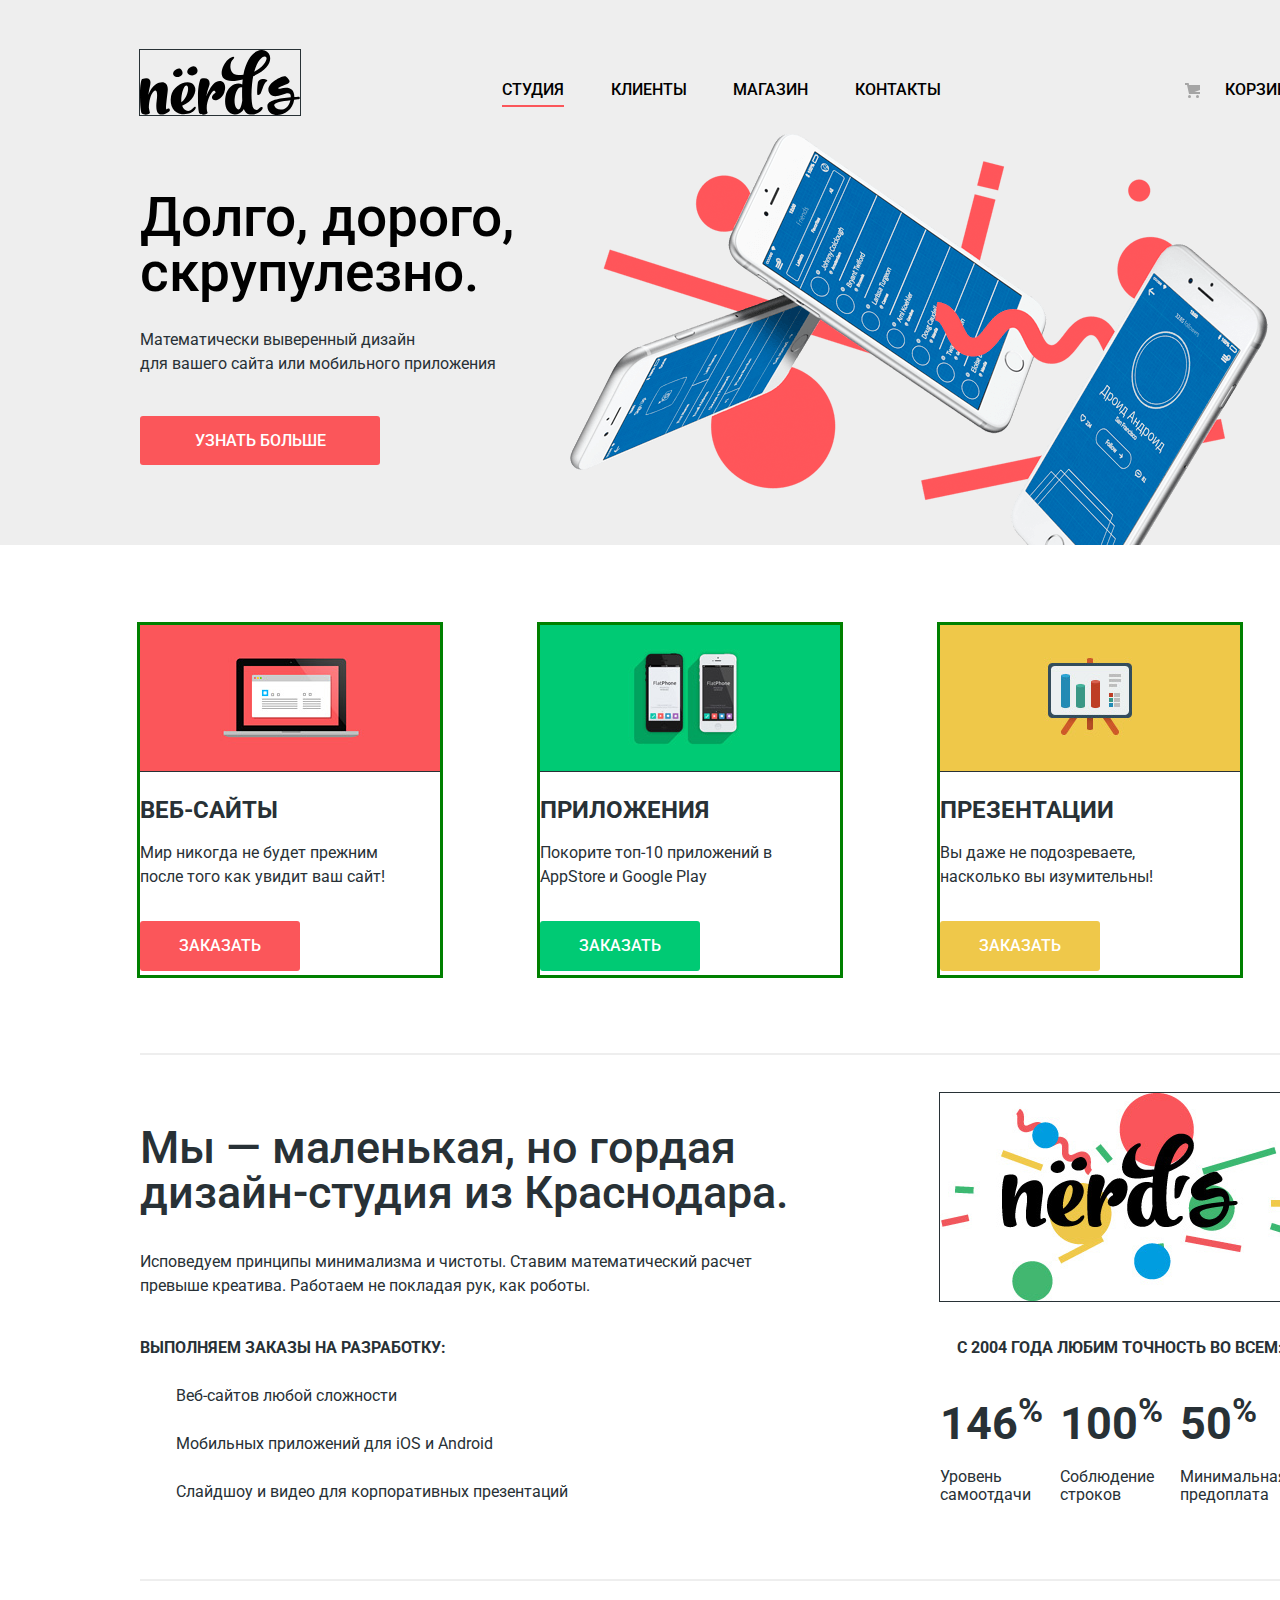
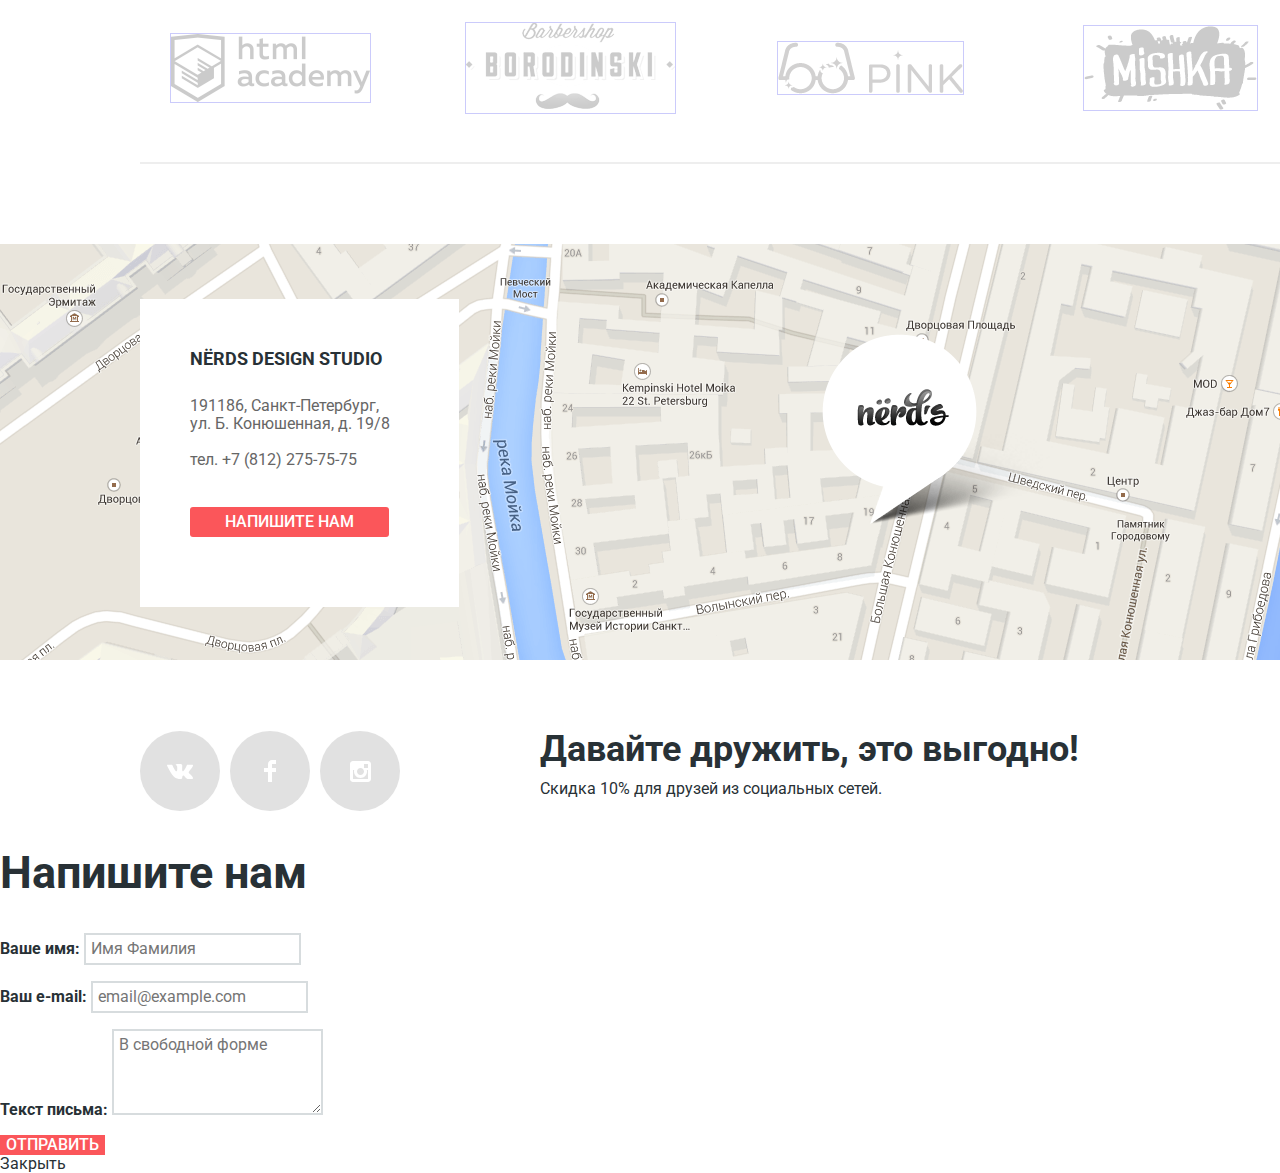
==== index.html @ f123c61e "промежуточный результат" ====
<!DOCTYPE html>
<html lang="ru">
  <head>
    <meta charset="utf-8">
    <title>HTML Academy: Нёрдс</title>
    <link href="https://fonts.googleapis.com/css?family=Roboto:400,500,700&amp;subset=cyrillic" rel="stylesheet">
    <link href="css/normalize.css" rel="stylesheet">
    <link href='css/style.css' rel='stylesheet'>
  </head>
  <body>
  <header class="main-header">
    <div class="container">
      <nav class="main-navigation">
        <a class="main-header-logo">
          <img src="img/nerds-logo.svg" alt="Логотип Нёрдс">
        </a>
        <ul class="site-navigation">
          <li class="site-navigation-active"><a href="#">Студия</a></li>
          <li><a href="#">Клиенты</a></li>
          <li><a href="catalog.html">Магазин</a></li>
          <li><a href="#">Контакты</a></li>
        </ul>
        <ul class="user-navigation">
          <li class="basket-link"><a href="#">Корзина</a></li>
        </ul>
      </nav>
      <h1 class="visually-hidden">Студия Дизайна Hёрдс</h1>
      <section class="advantages">
        <h2 class="visually-hidden">Преимущества</h2>
        <div class="advantage-item advantage-slide-1">
            <h3>Долго, дорого, <br>
                скрупулезно.</h3>
            <p>Математически выверенный дизайн<br>
                для вашего сайта или мобильного приложения</p>
            <a class="button advantage-button" href="#">узнать больше</a>
        </div>
        <div class="advantage-item advantage-slide-2 visually-hidden">
            <h3>Любим математику как никто другой</h3>
            <p>математически выверенный дизайн для вашего сайта или мобильного приложения</p>
            <a class="button advantage-button" href="#">узнать больше</a>
        </div>
        <div class="advantage-item advantage-slide-3 visually-hidden">
            <h3>Только ночь, только хардкор</h3>
            <p>Работать днем, как все? Мы против этого. Ближе к полуночи работа только начинается.</p>
            <a class="button advantage-button" href="#">узнать больше</a>
        </div>
      </section>
    </div>
  </header>
  <main class="container">
    <section class="services">
      <h2 class="visually-hidden">Услуги</h2>
      <ul class="services-list">
        <li class="service-item">
          <img src="img/illustration-1.jpg">
          <h3>Веб-сайты</h3>
          <p>Мир никогда не будет прежним<br>
            после того как увидит ваш сайт!</p>
          <a class="button service-button service-site-button" href="#">Заказать</a>
        </li>
        <li class="service-item">
          <img src="img/illustration-2.jpg">
          <h3>Приложения</h3>
          <p>Покорите топ-10 приложений в AppStore и Google Play</p>
          <a class="button service-button service-application-button" href="#">Заказать</a>
        </li>
        <li class="service-item">
          <img src="img/illustration-3.jpg">
          <h3>Презентации</h3>
          <p>Вы даже не подозреваете, <br> насколько вы изумительны!</p>
          <a class="button service-button service-presentation-button" href="#">Заказать</a>
        </li>
      </ul>
    </section>
    <section class="studio">
      <div class="studio-work">
        <h2>Мы — маленькая, но гордая дизайн-студия из Краснодара.</h2>
        <p>
          Исповедуем принципы минимализма и чистоты. Ставим математический расчет превыше креатива. Работаем не покладая рук, как роботы.
        </p>
        <h3>Выполняем заказы на разработку:</h3>
        <ul>
          <li>
            Веб-сайтов любой сложности
          </li>
          <li>
            Мобильных приложений для iOS и Android
          </li>
          <li>
            Слайдшоу и видео для корпоративных презентаций
          </li>
        </ul>
      </div>
      <div class="studio-figures">
        <img src="img/nerds-illustration.jpg" alt="Числа">
        <h3>с 2004 года Любим точность во всем:</h3>
        <ul class="figures-list">
          <li class="figures-item">
            <p class="figures-percent">146<sup>%</sup></p>
            <p class="figures-text">Уровень самоотдачи</p>
          </li>
          <li class="figures-item">
            <p class="figures-percent">100<sup>%</sup></p>
            <p class="figures-text">Соблюдение строков</p>
          </li>
          <li class="figures-item">
            <p class="figures-percent">50<sup>%</sup></p>
            <p class="figures-text">Минимальная предоплата</p>
          </li>
        </ul>
      </div>
    </section>
    <section class="clients">
      <h2 class="visually-hidden">Наши клиенты</h2>
      <ul class="clients-list">
        <li class="clients-item"><a href="#"><img src="img/logo-1.png" alt="HTML Academy"></a></li>
        <li class="clients-item"><a href="#"><img src="img/logo-2.png" alt="Borodinski"></a></li>
        <li class="clients-item"><a href="#"><img src="img/logo-3.png" alt="Pink"></a></li>
        <li class="clients-item"><a href="#"><img src="img/logo-4.png" alt="Mishka"></a></li>
      </ul>
    </section>
  </main>
  <footer class="main-footer ">
    <div class="container">
    <section class="footer-contacts">
      <h2 class="visually-hidden">Контакты</h2>
      <div class="footer-contacts-info">
        <h2>Nёrds design studio</h2>
        <p>
          191186, Санкт-Петербург,<br>
          ул. Б. Конюшенная, д. 19/8
        </p>
        <p>
          тел. +7 (812) 275-75-75
        </p>
        <a class="button footer-contacts-button" href="#">Напишите нам</a>
      </div>
    </section>
    <div class="footer-social">
      <div class="footer-networks">
          <a class="social-button button-vk" href="#"></a>
          <a class="social-button button-facebook" href="#"></a>
          <a class="social-button button-instagram" href="#"></a>
      </div>
      <div class="footer-discount">
        <p class="footer-friends">Давайте дружить, это выгодно!</p>
        <p class="footer-discount">Cкидка 10% для друзей из социальных сетей.</p>
      </div>
    </div>
    </div>
  </footer>
  <section class="modal modal-write-us">
    <h2>Напишите нам</h2>
    <form class="write-us-form" action="https://echo.htmlacademy.ru" method="post">
      <p>
        <label for="question-user-name">Ваше имя:</label>
        <input type="text" id="question-user-name" name="userName" placeholder="Имя Фамилия">
      </p>
      <p>
        <label for="question-user-email">Ваш e-mail:</label>
        <input type="email"  id="question-user-email" name="userEmail" placeholder="email@example.com">
      </p>
      <p>
        <label for="question-text">Текст письма:</label>
        <textarea id="question-text" name="text" rows="4" placeholder="В свободной форме"></textarea>
      </p>
      <button class="button write-us-button" type="submit">Отправить</button>
    </form>
    <span class="modal-close" tabindex="0">Закрыть</span>
  </section>
  </body>
</html>
---- css/style.css ----
html {     -webkit-font-smoothing: antialiased; }

body {
  width: 1440px;
  height: 2476px;

  margin: 0;
  padding: 0;

  font-family: 'Roboto', Arial, sans-serif;
  font-weight: normal;
  font-size: 16px;
  line-height: 24px;
  color: #283136;
}

a {
  text-decoration: none;
}


img {
  max-width: 100%;
  height: auto;
  outline: 1px solid;
}

.visually-hidden:not(:focus):not(:active),
input[type="checkbox"].visually-hidden,
input[type="radio"].visually-hidden {
  position: absolute;

  width: 1px;
  height: 1px;
  margin: -1px;
  border: 0;
  padding: 0;

  white-space: nowrap;

  clip-path: inset(100%);
  clip: rect(0 0 0 0);
  overflow: hidden;
}

/***** Button *********/

.button {
  display: inline-block;
  font-size: 16px;
  line-height: 18px;
  font-weight: 500;
  text-align: center;
  vertical-align: middle;
  text-transform: uppercase;

  border: none;
}

/****** container **********/

.container {
  width: 1160px;
  margin: 0 auto;
  padding: 0 20px;
  *outline: 1px solid red;
}

/**** main-header *********/

.main-header {
  padding-top: 50px;
  margin-bottom: 80px;
  background-color: #eeeeee;

  min-height: 490px;
}

.main-navigation {
  display: flex;
  justify-content: space-between;

  margin-bottom: 11px;

  line-height: 30px;
  text-transform: uppercase;
  font-weight: 500;

  min-height: 65px;
  /* Временно*/
  *outline: 1px solid red;
}

.site-navigation,
.user-navigation {
  display: flex;
  justify-content: space-between;

  list-style: none;
  margin-top: 25px;
  padding: 0;
  min-height: 30px;
}

.site-navigation {
  width: 439px;

  /* Временно*/
  *outline: 1px solid red;
}

.user-navigation {
  position: relative;

  margin-left: auto;
  /* Временно*/
  *outline: 1px solid red;
  width: 115px;
}

.user-navigation .basket-link {
  position: relative;
  padding-left: 40px;
}

.basket-link::before {
  content:"";
  position: absolute;
  width: 15px;
  height: 15px;
  top: 8px;
  left: 0;
  opacity: 0.3;
  background: url("../img/cart-icon.svg") no-repeat 0 0 transparent;
}

.main-header-logo {
  width: 160px;
  height: 65px;

  margin-right: 202px;

  /* Временно*/
  *outline: 1px solid red;
}

.main-header-logo:active,
.main-header-logo:link
{
  opacity: 0.3;
}

.main-header-logo:hover,
.main-header-logo:focus
{
  opacity: 0.8;
}

.site-navigation a:link,
.site-navigation a:visited,
.user-navigation a:link,
.user-navigation a:visited
{
  color: #000000;
}

.site-navigation a:hover,
.site-navigation a:focus,
.user-navigation a:hover,
.user-navigation a:focus {
  color: #fb565a;
}

.site-navigation a:active,
.site-navigation a:active,
.user-navigation a:active,
.user-navigation a:active
{
  color: #000000;
  opacity: 0.3;
}

.site-navigation-active {
  color: #000000;
  border-bottom: 2px solid #fb565a;
}

/********* Index / Advantages *******/
/*.advantages {
  min-height: 415px;
}*/

.advantage-item {
  min-height: 410px;

  padding-top: 1px;

  background: url("../img/slide1.png") 430px 50% no-repeat;
}

.advantage-item h3
{
  font-size: 55px;
  line-height: 55px;
  font-weight: 500;
  color: #000000;

  margin-bottom: 28px;
}

.advantage-item p {
  margin-bottom: 40px;
}

.advantage-button
{
  display: block;
  padding: 10px 10px;
  width: 220px;
  height: 29px;
  font-weight: 500;
  font-size: 16px;
  line-height: 30px;

  color: #ffffff;

  background-color: #fb565a;
  border-radius: 3px;
}

.advantage-button:hover,
.advantage-button:focus
{
  background-color: #e74246;
}

.advantage-button:active
{
  color: rgba(255, 255, 255, 0.3);
  background-color: #d7373b;
}

/************* Services ******************/

.services {
  padding-right: 60px;
  margin-bottom: 78px;
  min-height: 348px;
  /*Временно */
  *outline: 1px solid red;
}

.services-list
{
  display: flex;
  justify-content: space-between;
  min-height: 350px;

  list-style: none;
  padding:0;
  margin:0;

  /*Временно */
  *outline: 1px solid red;
}

.service-item {
  width: 300px;
  min-height: 348px;
  position: relative;
  outline: 3px solid green;
}

.service-item h3 {
  font-size: 24px;
  line-height: 20px;
  font-weight: bold;
  text-transform: uppercase;
  margin-bottom: 21px;
  margin-top: 29px;
}

.service-item p {
  margin: 0 0 32px 0;
}

.service-item img {
  display: block;
}

.service-button
{
  width: 140px;
  padding: 10px 10px;

  line-height: 30px;
  text-align: center;
  font-weight: 500;
  color: #ffffff;

  border-radius: 3px;
}

.service-button:active
{
  color: rgba(255, 255, 255, 0.3);
}

.service-site-button
{
  background-color: #fb565a;
}

.service-site-button:hover,
.service-site-button:focus
{
  background-color: #e74246;
}

.service-site-button:active
{
  background-color: #d7373b;
}

.service-application-button
{
  background-color: #00ca74;
}

.service-application-button:hover,
.service-application-button:focus
{
  background-color: #00bc6c;
}

.service-application-button:active
{
  background-color: #00aa62;
}

.service-presentation-button
{
  background-color: #efc84a;
}

.service-presentation-button:hover,
.service-presentation-button:focus
{
  background-color: #eab534;
}

.service-presentation-button:active
{
  background-color: #e5a722;
}

/********** studio  ********/

.studio {
  display: flex;
  justify-content: space-between;

  min-height: 524px;
  border-top: 2px solid #eeeeee;
  border-bottom: 2px solid #eeeeee;
}

.studio ul
{
  list-style: none;
  margin: 0;
  padding: 0;
}

.studio-work h2
{
  font-size: 45px;
  font-weight: 500;
  line-height: 45px;
  margin-bottom: 35px;
}

.studio-work h3,
.studio-figures h3
{
  font-size: 16px;
  line-height: 24px;
  font-weight: bold;
  text-transform: uppercase;
  margin-top: 38px;
  margin-bottom: 24px;
}

.studio-work, .studio-figures
{
  box-sizing: border-box;
}

.studio .figures-percent
{
  font-size: 45px;
  line-height: 10px;
  font-weight: bold;
}

.studio .figures-text
{
  font-size: 16px;
  line-height: 18px;
}

.studio-work {
  width: 655px;
  padding-top: 33px;
}

.studio-work li {
  margin-bottom: 24px;
  margin-left: 36px;
}

.studio-figures {
  width: 360px;
  padding-top: 38px;
  text-align: center;
  *outline: 2px solid red;
}

.studio-figures img {
  margin-bottom: -10px;
}

ul.figures-list {
  display: flex;
  margin-top: -10px;
  justify-content: space-between;
}

.figures-item{
  width: 120px;
  text-align: left;
}

.figures-item .figures-text{
  margin-top: -6px;
}

/***** clients ******/

.clients {
  margin-bottom: 80px;
}

.clients-list
{
  display: flex;
  justify-content: space-between;
  align-items: center;

  min-height: 183px;

  box-sizing: border-box;

  margin:0;
  padding:0;
  border-bottom: 2px solid #eeeeee;

  list-style: none;
}

.clients-item
{
  width: 260px;
  box-sizing: border-box;

  opacity: 0.2;
  text-align: center;

  *outline: 1px solid red;
}

.clients-item a {
  display: block;
  vertical-align: center;
;}

.clients-item:hover,
.clients-item:focus
{
  opacity: 1;
}

.clients-item:active
{
  opacity: 0.1;
}

/*********** main-footer *********/

.main-footer {
  background: url("../img/map-marker.png") 822px 90px no-repeat,
              url("../img/map.png") no-repeat;
}

.footer-contacts {
  position: relative;
  min-height: 416px;
  margin-bottom: 71px;

  *outline: 2px solid red;
}

.footer-contacts-info {
  position: absolute;
  top: 55px;

  width: 319px;
  height: 308px;
  box-sizing: border-box;

  background-color: #ffffff;

  padding-top: 45px;
  padding-left: 50px;

  *outline: 2px solid red;
}

.footer-contacts-info h2
{
  font-weight: bold;
  font-size: 18px;
  line-height: 30px;
  text-transform: uppercase;

  margin: 0 0 23px 0;
}

.footer-contacts-info p
{
  line-height: 18px;
  color: #666666;
  margin-bottom: 18px;
}

.footer-contacts-button
{
  display: block;
  line-height: 30px;
  width: 199px;
  margin-top: 38px;
  color: #ffffff;
  background-color: #fb565a;
  border-radius: 3px;
}

.footer-contacts-button:hover,
.footer-contacts-button:focus
{
  background-color: #e74246;
}

.footer-contacts-button:active
{
  color: rgba(255, 255, 255, 0.3);
  background-color: #d7373b;
}

.footer-social {
  display: flex;
  min-height: 82px;
}

ul.footer-networks{
  list-style: none;
  margin: 0;
  padding: 0;
}

.footer-networks {
  display: flex;
  justify-content: space-between;
  width: 260px;
  min-height: 82px;
  margin-right: 140px;
}

.footer-discount {
  width: 560px;
  height: 82px;
}

.social-button {
  display: block;
  width: 80px;
  height: 80px;
  border-radius: 40px;

  color: #ffffff;
}

.button-facebook {
  background: url("../img/fb-icon.svg")  #e1e1e1 center center no-repeat;
}

.button-vk {
  background: url("../img/vk-icon.svg")  #e1e1e1 center center no-repeat;
}

.button-instagram {
  background: url("../img/insta-icon.svg")  #e1e1e1 center center no-repeat;
}

.social-button:hover,
.social-button:focus
{
  background-color: #e74246;
}

.social-button:active
{
  background-color: #d7373b;
}

.footer-friends
{
  margin: 0 0 -5px 0;
  font-size: 36px;
  font-weight: bold;
  line-height: 36px;
}

.footer-discount
{
  font-size: 16px;
  line-height: 22px;
}

/******** modal ********/

.modal
{
  font-size: 16px;
  line-height: 18px;
}

.modal h2 {
  font-size: 45px;
  line-height: 45px;
}

.write-us-form label {
  font-weight:bold;
}

.write-us-form input,
.write-us-form textarea
{
  font: inherit;
  color: rgba(68, 68, 68, 0.5);

  padding: 5px;

  border: 2px solid #d7dcde;
}

.write-us-form input:hover,
.write-us-form textarea:hover
{
  border-color: #b4b9bb;
}

.write-us-form input:focus,
.write-us-form textarea:focus
{
  border-color: #b4b9bb;
}

.write-us-form input:invalid,
.write-us-form textarea:invalid
{
  border-color: #b4b9bb;
}

.write-us-button
{
  color: #ffffff;
  font-size: 16px;
  line-height: 18px;
  background-color: #fb565a;
}

.write-us-button:hover,
.write-us-button:focus
{
  background-color: #e74246;
}

.write-us-button:active
{
  color: rgba(255, 255, 255, 0.3);
  background-color: #d7373b;
}

/**********************************************************************************************************************/
/************************************************ Catalog *************************************************************/
/**********************************************************************************************************************/

.catalog-main-container {
  display: flex;
  justify-content: space-between;
  margin-bottom: 75px;

  *outline: 1px solid red;
}

.catalog-header {
  min-height: 305px;
  margin-bottom: 55px;
}

.catalog-page-title{
  font-size: 55px;
  font-weight: 500;
  line-height: 55px;
  text-align: center;

  margin-top: 70px;
}

.filters {
  width:  260px;
  min-height: 272px;

  *outline: 1px solid red;
}

.filter-form fieldset {
  border: none;
  margin:0;
  padding: 0;
}

.filter-form legend {
  font-size: 18px;
  line-height: 30px;
  margin: 0;
  font-weight: bold;

  text-transform: uppercase;
}

.filter-form ul {
  list-style: none;

  line-height: 20px;
  color: #283136;
}

.filter-input:hover + label,
.filter-input:focus + label {
  color: #000000;
}

.filter-input:disabled + label {
  color: #000000;

  opacity: 0.3;
}

.sorting-catalog-container {
  display: flex;
  flex-direction: column;

  width: 760px;
  *outline: 1px solid red;
}

/************ sorting order ***********/

.sorting {
  display: flex;
  width: 760px;
  height: 42px;
  *outline: 1px solid red;
}

.sorting-types, .sorting-order {
  display: flex;
  list-style: none;
  font-size: 14px;
  line-height: 18px;
  text-transform: uppercase;

  color:#000000;
}

.sorting-types-item a, .sorting-order-item a {
  opacity: 0.3;
}

.sorting-types-item a:hover,
.sorting-order-item a:hover,
.sorting-types-item a:focus,
.sorting-order-item a:focus {
  opacity: 0.6;
}

.sorting-types-item-current,
.sorting-order-item-current,
.sorting-types-item a:active,
.sorting-order-item a:active {
  opacity: 1;
}

.sorting h2 {
  font-size: 18px;
  line-height: 18px;
  margin: 0;
  font-weight: bold;
  text-transform: uppercase;
}

/************ catalog list ************/

.catalog {
  width: 760px;
  min-height: 2044px;
  *outline: 1px solid red;
}

.catalog-list {
  display: flex;
  justify-content: flex-start;
  flex-wrap: wrap;
  list-style: none;
  margin: 0 0 60px 0;
  padding: 0;
}

.catalog-item {
  box-sizing: border-box;
  position: relative;
  margin-top: 35px;
  padding-top: 39px;
  width: 360px;
  font-size: 0;
  *min-height: 110px;
  *outline: 1px solid red;
}

.catalog-item:nth-child(odd) {
  margin-right: 40px;
}

.catalog-item > a {
  display: block;
  background-color: blue;
  *outline: 1px solid blue;
}

.catalog-item img {
  display: block;
  *outline: 1px solid green;
}

.catalog-item:hover .catalog-item-offer
{
  display:block;
}

.catalog-item-offer {
  display: none;
  position: absolute;
  bottom:0;
  width: 100%;
  height: 230px;
  text-align: center;

  line-height: 18px;

  background-color: #eeeeee;
}

.catalog-item-offer h3
{
  font-size: 18px;
  line-height: 30px;
  font-weight: bold;
  text-transform: uppercase;
}

.catalog-item-button
{
  font-size: 16px;
  line-height: 18px;
  color: #ffffff;
  background-color: #fb565a;
  display: block;
  width: 200px;
  margin-left: auto;
  margin-right: auto;
}

/****** pagination **********/

.pagination-list
{
  display:flex;
  justify-content: space-between;
  list-style: none;
  margin: 0;
  padding: 0;
  width: 445px;
}

.pagination-item a
{
  display: block;
  font-size: 16px;
  line-height: 20px;
  color: #000000;
  background-color: #eeeeee;

  padding: 5px;
}

.pagination-item-current a {
  color: #000000;

  background-color: #ffffff;
  border: 3px solid #dbdbdb;

  padding: 5px;
}

.pagination-item a:hover,
.pagination-item-current a:focus {
  color: #000000;

  background-color: #dfdfdf;
}

.pagination-item a:active {
  color: #000000;

  opacity: 0.3;

  background-color: #d5d5d5;
}
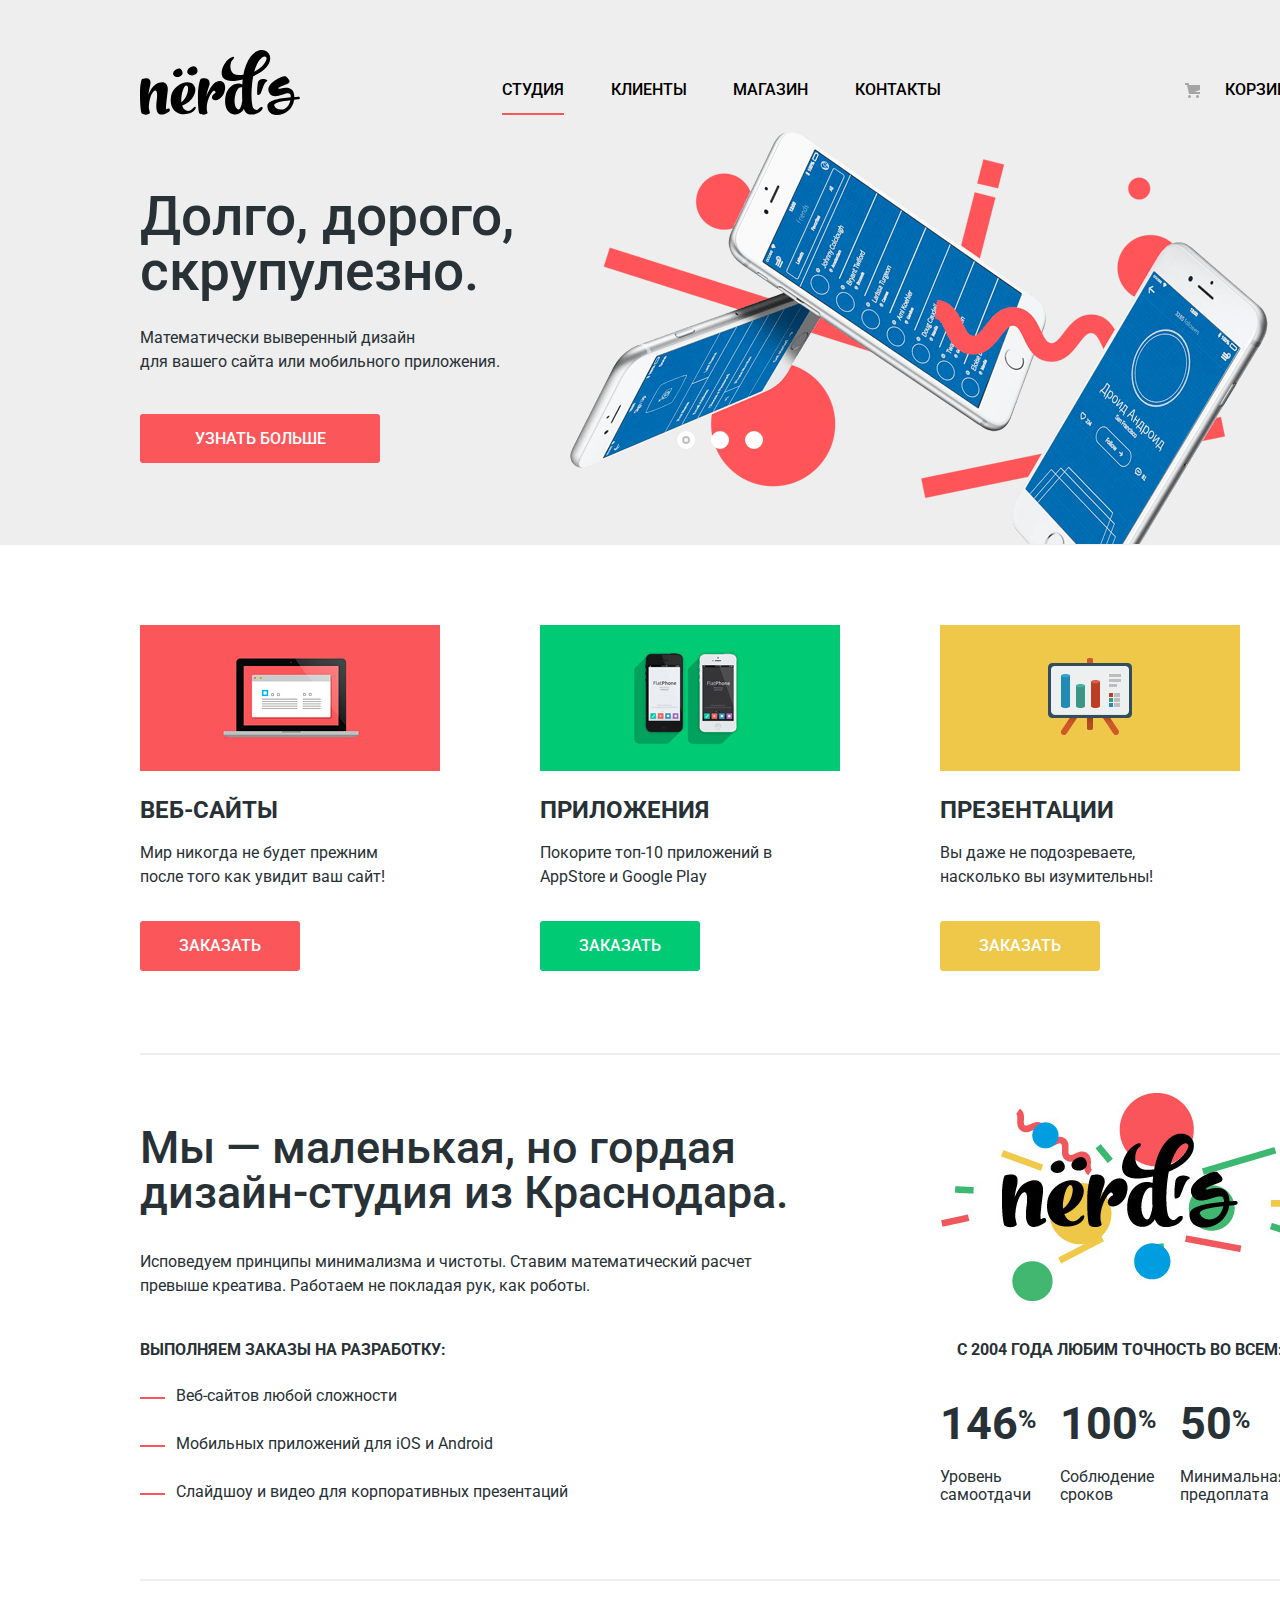
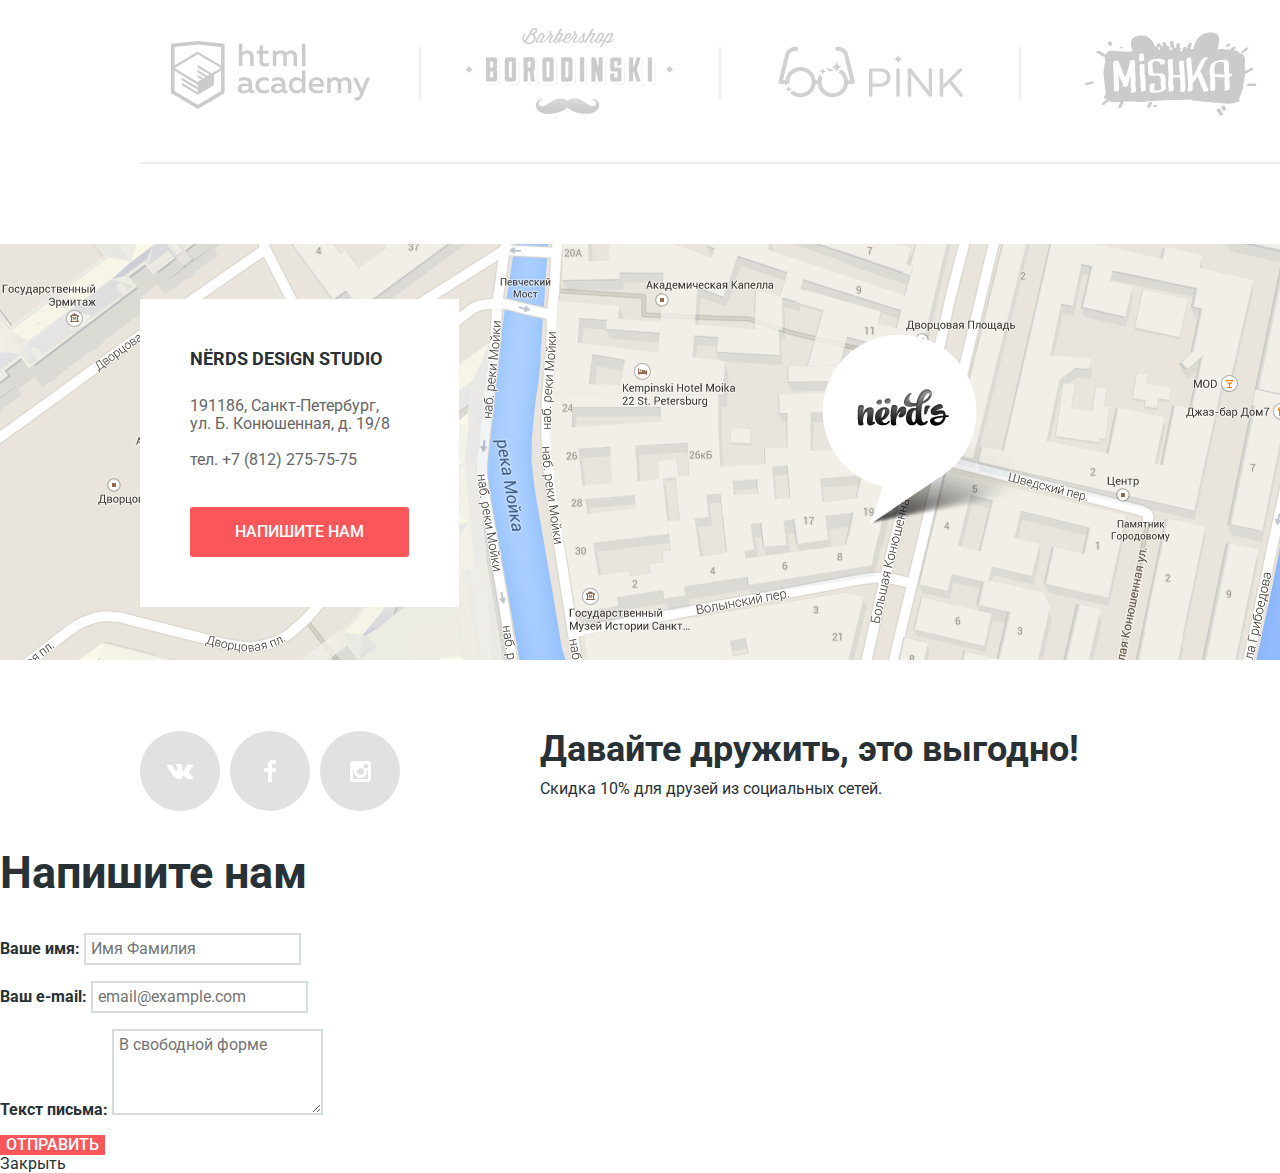
==== commit e6af271e: "добавил декоративные елементы" ====
--- a/index.html
+++ b/index.html
@@ -11,11 +11,11 @@
   <header class="main-header">
     <div class="container">
       <nav class="main-navigation">
-        <a class="main-header-logo">
+        <a class="main-header-logo" href="index.html">
           <img src="img/nerds-logo.svg" alt="Логотип Нёрдс">
         </a>
         <ul class="site-navigation">
-          <li class="site-navigation-active"><a href="#">Студия</a></li>
+          <li class="site-navigation-active"><a href="index.html">Студия</a></li>
           <li><a href="#">Клиенты</a></li>
           <li><a href="catalog.html">Магазин</a></li>
           <li><a href="#">Контакты</a></li>
@@ -25,25 +25,37 @@
         </ul>
       </nav>
       <h1 class="visually-hidden">Студия Дизайна Hёрдс</h1>
-      <section class="advantages">
+      <section class="slider">
         <h2 class="visually-hidden">Преимущества</h2>
-        <div class="advantage-item advantage-slide-1">
-            <h3>Долго, дорого, <br>
-                скрупулезно.</h3>
-            <p>Математически выверенный дизайн<br>
-                для вашего сайта или мобильного приложения</p>
-            <a class="button advantage-button" href="#">узнать больше</a>
+        <input class="visually-hidden" type="radio" id="product-1" name="toggle" checked>
+        <input class="visually-hidden" type="radio" id="product-2" name="toggle">
+        <input class="visually-hidden" type="radio" id="product-3" name="toggle">
+        <div class="slider-controls">
+          <label class="slider-controls-item slider-controls-item--1" for="product-1">Первый</label>
+          <label class="slider-controls-item slider-controls-item--2" for="product-2">Второй</label>
+          <label class="slider-controls-item slider-controls-item--3" for="product-3">Третий</label>
         </div>
-        <div class="advantage-item advantage-slide-2 visually-hidden">
-            <h3>Любим математику как никто другой</h3>
-            <p>математически выверенный дизайн для вашего сайта или мобильного приложения</p>
-            <a class="button advantage-button" href="#">узнать больше</a>
-        </div>
-        <div class="advantage-item advantage-slide-3 visually-hidden">
-            <h3>Только ночь, только хардкор</h3>
-            <p>Работать днем, как все? Мы против этого. Ближе к полуночи работа только начинается.</p>
-            <a class="button advantage-button" href="#">узнать больше</a>
-        </div>
+        <ul class="slider-list">
+          <li class="slider-item slider-slide-1">
+              <h3>Долго, дорого, <br>
+                  скрупулезно.</h3>
+              <p>Математически выверенный дизайн<br>
+                  для вашего сайта или мобильного приложения.</p>
+              <a class="button slider-button" href="#">узнать больше</a>
+          </li>
+          <li class="slider-item slider-slide-2">
+              <h3>Любим математику как никто другой</h3>
+              <p>Никакого креатива, только математические формулы<br>
+                для расчета идеальных пропорций.</p>
+              <a class="button slider-button" href="#">узнать больше</a>
+          </li>
+          <li class="slider-item slider-slide-3">
+              <h3>Только ночь,<br> только хардкор</h3>
+              <p>Работать днем, как все? Мы против этого. <br>
+                Ближе к полуночи работа только начинается.</p>
+              <a class="button slider-button" href="#">узнать больше</a>
+          </li>
+        </ul>
       </section>
     </div>
   </header>
@@ -79,13 +91,13 @@
           Исповедуем принципы минимализма и чистоты. Ставим математический расчет превыше креатива. Работаем не покладая рук, как роботы.
         </p>
         <h3>Выполняем заказы на разработку:</h3>
-        <ul>
-          <li>
+        <ul class="studio-work-list">
+          <li class="studio-work-item">
             Веб-сайтов любой сложности
           </li>
-          <li>
+          <li class="studio-work-item">
             Мобильных приложений для iOS и Android
-          </li>
+          <li class="studio-work-item">
           <li>
             Слайдшоу и видео для корпоративных презентаций
           </li>
@@ -96,15 +108,15 @@
         <h3>с 2004 года Любим точность во всем:</h3>
         <ul class="figures-list">
           <li class="figures-item">
-            <p class="figures-percent">146<sup>%</sup></p>
+            <p class="figures-number"><span class="figures-percent">146</span></p>
             <p class="figures-text">Уровень самоотдачи</p>
           </li>
           <li class="figures-item">
-            <p class="figures-percent">100<sup>%</sup></p>
-            <p class="figures-text">Соблюдение строков</p>
+            <p class="figures-number"><span class="figures-percent">100</span></p>
+            <p class="figures-text">Соблюдение сроков</p>
           </li>
           <li class="figures-item">
-            <p class="figures-percent">50<sup>%</sup></p>
+            <p class="figures-number"><span class="figures-percent">50</span></p>
             <p class="figures-text">Минимальная предоплата</p>
           </li>
         </ul>
@@ -113,10 +125,10 @@
     <section class="clients">
       <h2 class="visually-hidden">Наши клиенты</h2>
       <ul class="clients-list">
-        <li class="clients-item"><a href="#"><img src="img/logo-1.png" alt="HTML Academy"></a></li>
-        <li class="clients-item"><a href="#"><img src="img/logo-2.png" alt="Borodinski"></a></li>
-        <li class="clients-item"><a href="#"><img src="img/logo-3.png" alt="Pink"></a></li>
-        <li class="clients-item"><a href="#"><img src="img/logo-4.png" alt="Mishka"></a></li>
+        <li class="clients-item"><a class="clients-academy" href="#"><img src="img/logo-1.png" alt="HTML Academy"></a></li>
+        <li class="clients-item"><a class="clients-borodinski" href="#"><img src="img/logo-2.png" alt="Borodinski"></a></li>
+        <li class="clients-item"><a class="clients-pink" href="#"><img src="img/logo-3.png" alt="Pink"></a></li>
+        <li class="clients-item"><a class="clients-mishka" href="#"><img src="img/logo-4.png" alt="Mishka"></a></li>
       </ul>
     </section>
   </main>
@@ -138,9 +150,30 @@
     </section>
     <div class="footer-social">
       <div class="footer-networks">
-          <a class="social-button button-vk" href="#"></a>
-          <a class="social-button button-facebook" href="#"></a>
-          <a class="social-button button-instagram" href="#"></a>
+          <a class="social-button button-vk" href="#"><span class="visually-hidden">Вконтакте</span>
+            <svg version="1.1" id="Layer_1" xmlns="http://www.w3.org/2000/svg" xmlns:xlink="http://www.w3.org/1999/xlink" x="0px" y="0px"
+                 width="26px" height="15px" viewBox="0 0 26 15" enable-background="new 0 0 26 15" xml:space="preserve">
+              <path fill="#FFFFFF" d="M16.138,11.51c0.956-0.309,2.18,2.04,3.483,2.939c0.978,0.681,1.727,0.534,1.727,0.534l3.473-0.05
+                c0,0,1.815-0.112,0.957-1.554c-0.071-0.12-0.503-1.069-2.585-3.022c-2.177-2.043-1.882-1.712,0.739-5.244
+                c1.597-2.153,2.236-3.468,2.036-4.028c-0.192-0.539-1.365-0.399-1.365-0.399L20.69,0.713c-0.381,0.001-0.704,0.119-0.851,0.515
+                c-0.003,0.004-0.621,1.666-1.445,3.079c-1.741,2.989-2.436,3.148-2.724,2.961c-0.661-0.433-0.494-1.737-0.494-2.664
+                c0-2.897,0.432-4.105-0.846-4.417c-0.427-0.104-0.739-0.172-1.828-0.182c-1.392-0.021-2.574,0-3.244,0.329
+                c-0.445,0.223-0.786,0.712-0.579,0.74c0.26,0.035,0.843,0.16,1.155,0.586c0.401,0.552,0.389,1.789,0.389,1.789
+                s0.229,3.411-0.54,3.834c-0.528,0.29-1.25-0.302-2.803-3.016C6.087,2.879,5.488,1.345,5.488,1.345S5.372,1.06,5.162,0.904
+                C4.912,0.719,4.562,0.66,4.562,0.66L0.848,0.684c0,0-0.558,0.016-0.763,0.262C-0.097,1.164,0.07,1.614,0.07,1.614
+                s2.909,6.881,6.203,10.347c3.02,3.182,6.452,2.971,6.452,2.971h1.555c0,0,0.469-0.054,0.709-0.312
+                c0.224-0.24,0.214-0.691,0.214-0.691S15.172,11.82,16.138,11.51z"/>
+            </svg>
+          </a>
+          <a class="social-button button-facebook" href="#"><span class="visually-hidden">Фейсбук</span>
+            <svg version="1.1" id="Layer_2" xmlns="http://www.w3.org/2000/svg" xmlns:xlink="http://www.w3.org/1999/xlink" x="0px" y="0px"
+                 width="12px" height="22px" viewBox="0 0 12 22" enable-background="new 0 0 12 22" xml:space="preserve">
+              <path fill="#FFFFFF" d="M12,4V0H8C5.791,0,4,1.791,4,4v4H0v4h4v10h4V12h4V8H8V4H12z"/>
+            </svg>
+          </a>
+          <a class="social-button button-instagram" href="#"><span class="visually-hidden">Инстаграм</span>
+            <svg enable-background="new 0 0 21 21" height="21" viewBox="0 0 21 21" width="21" xmlns="http://www.w3.org/2000/svg"><path d="m18 0h-15c-1.65 0-3 1.35-3 3v15c0 1.65 1.35 3 3 3h15c1.65 0 3-1.35 3-3v-15c0-1.65-1.35-3-3-3zm-7.5 7c1.93 0 3.5 1.57 3.5 3.5s-1.57 3.5-3.5 3.5-3.5-1.57-3.5-3.5 1.57-3.5 3.5-3.5zm7.5 11h-15v-9h1.181c-.114.482-.181.983-.181 1.5 0 3.59 2.91 6.5 6.5 6.5s6.5-2.91 6.5-6.5c0-.517-.066-1.018-.181-1.5h1.181zm0-11h-4v-4h4z" fill="#fff"/></svg>
+          </a>
       </div>
       <div class="footer-discount">
         <p class="footer-friends">Давайте дружить, это выгодно!</p>
--- a/css/style.css
+++ b/css/style.css
@@ -18,11 +18,10 @@
   text-decoration: none;
 }
 
-
 img {
   max-width: 100%;
   height: auto;
-  outline: 1px solid;
+  *outline: 1px solid;
 }
 
 .visually-hidden:not(:focus):not(:active),
@@ -72,21 +71,16 @@
   padding-top: 50px;
   margin-bottom: 80px;
   background-color: #eeeeee;
-
-  min-height: 490px;
 }
 
 .main-navigation {
   display: flex;
   justify-content: space-between;
-
-  margin-bottom: 11px;
 
   line-height: 30px;
   text-transform: uppercase;
   font-weight: 500;
 
-  min-height: 65px;
   /* Временно*/
   *outline: 1px solid red;
 }
@@ -95,11 +89,9 @@
 .user-navigation {
   display: flex;
   justify-content: space-between;
-
   list-style: none;
-  margin-top: 25px;
+  margin: 25px 0 0 0;
   padding: 0;
-  min-height: 30px;
 }
 
 .site-navigation {
@@ -144,16 +136,15 @@
   *outline: 1px solid red;
 }
 
-.main-header-logo:active,
-.main-header-logo:link
-{
-  opacity: 0.3;
-}
-
 .main-header-logo:hover,
 .main-header-logo:focus
 {
   opacity: 0.8;
+}
+
+.main-header-logo:active
+{
+  opacity: 0.3;
 }
 
 .site-navigation a:link,
@@ -186,33 +177,122 @@
 }
 
 /********* Index / Advantages *******/
-/*.advantages {
-  min-height: 415px;
-}*/
-
-.advantage-item {
-  min-height: 410px;
-
-  padding-top: 1px;
-
-  background: url("../img/slide1.png") 430px 50% no-repeat;
-}
-
-.advantage-item h3
-{
+.slider {
+  position: relative;
+}
+
+.slider-controls {
+  position: absolute;
+  left: 50%;
+  bottom: 104px;
+
+  width: 160px;
+  height: 18px;
+
+  text-align: center;
+  font-size: 0;
+  transform: translateX(-50%);
+}
+
+.slider-controls label {
+  position: relative;
+
+  display: inline-block;
+  width: 18px;
+  height: 18px;
+  padding: 8px;
+
+  border-radius: 50%;
+  cursor: pointer;
+}
+
+.slider-controls label:after{
+  content: "";
+
+  position: absolute;
+  top: 8px;
+  left: 8px;
+  z-index: 1;
+
+  width: 18px;
+  height: 18px;
+
+  background: #ffffff;
+
+  border-radius: 50%;
+}
+
+#product-1:checked ~ .slider-controls .slider-controls-item--1::before,
+#product-2:checked ~ .slider-controls .slider-controls-item--2::before,
+#product-3:checked ~ .slider-controls .slider-controls-item--3::before {
+  content: "";
+
+  position: absolute;
+  left: 50%;
+  top: 50%;
+  z-index: 2;
+
+  width: 4px;
+  height: 4px;
+  margin: -4px;
+
+  background-color: inherit;
+  border: 2px solid #c1c1c1;
+  border-radius: 50%;
+}
+
+#product-1:checked ~ .slider-list .slider-slide-1 {
+  display: block;
+}
+
+#product-2:checked ~ .slider-list .slider-slide-2 {
+  display: block;
+}
+
+#product-3:checked ~ .slider-list .slider-slide-3 {
+  display: block;
+}
+
+.slider-list {
+  margin: 0;
+  padding: 0;
+
+  list-style: none;
+}
+
+.slider-item {
+  display: none;
+  padding: 74px 0 82px 0;
+}
+
+.slider-slide-1 {
+  background: url("../img/slide1.png") no-repeat 93% 16px;;
+}
+
+.slider-slide-2 {
+  background: url("../img/slide2.png") no-repeat 100% 0;
+}
+
+.slider-slide-3 {
+  background: url("../img/slide3.png") no-repeat 100% 18px;
+}
+
+.slider-item h3 {
+  max-width: 600px;
+  margin: 0 0 27px 0;
+
   font-size: 55px;
   line-height: 55px;
   font-weight: 500;
-  color: #000000;
-
-  margin-bottom: 28px;
-}
-
-.advantage-item p {
+}
+
+.slider-item p {
+  max-width: 430px;
+  margin: 0;
   margin-bottom: 40px;
 }
 
-.advantage-button
+.slider-button
 {
   display: block;
   padding: 10px 10px;
@@ -228,13 +308,13 @@
   border-radius: 3px;
 }
 
-.advantage-button:hover,
-.advantage-button:focus
+.slider-button:hover,
+.slider-button:focus
 {
   background-color: #e74246;
 }
 
-.advantage-button:active
+.slider-button:active
 {
   color: rgba(255, 255, 255, 0.3);
   background-color: #d7373b;
@@ -268,7 +348,7 @@
   width: 300px;
   min-height: 348px;
   position: relative;
-  outline: 3px solid green;
+  *outline: 3px solid green;
 }
 
 .service-item h3 {
@@ -380,15 +460,15 @@
   margin-bottom: 35px;
 }
 
-.studio-work h3,
-.studio-figures h3
+.studio-figures h3,
+.studio-work h3
 {
   font-size: 16px;
   line-height: 24px;
   font-weight: bold;
   text-transform: uppercase;
-  margin-top: 38px;
-  margin-bottom: 24px;
+  margin-top: 40px;
+  margin-bottom: 22px;
 }
 
 .studio-work, .studio-figures
@@ -396,11 +476,36 @@
   box-sizing: border-box;
 }
 
-.studio .figures-percent
+.studio-work-item {
+  position: relative;
+}
+
+.studio-work-item::before {
+  content: "";
+  position:absolute;
+  top: 13px;
+  left: -36px;
+  width: 25px;
+  border-top: 2px solid #fb565a;
+}
+
+.studio .figures-number
 {
   font-size: 45px;
   line-height: 10px;
   font-weight: bold;
+}
+
+.figures-percent {
+  position: relative;
+}
+
+.figures-percent::after {
+  content: "%";
+  position: absolute;
+  font-size: 25px;
+  top: 18px;
+  right: -18px;
 }
 
 .studio .figures-text
@@ -455,7 +560,6 @@
 {
   display: flex;
   justify-content: space-between;
-  align-items: center;
 
   min-height: 183px;
 
@@ -470,30 +574,57 @@
 
 .clients-item
 {
+  position: relative;
   width: 260px;
   box-sizing: border-box;
 
-  opacity: 0.2;
   text-align: center;
 
   *outline: 1px solid red;
+}
+
+
+.clients-item:not(:last-child)::after {
+  content: "";
+  position: absolute;
+  border-left: 2px solid #eeeeee;
+  height: 52px;
+  top: 66px;
+  right: -21px;
 }
 
 .clients-item a {
   display: block;
-  vertical-align: center;
+  opacity: 0.2;
 ;}
 
-.clients-item:hover,
-.clients-item:focus
+.clients-item a:hover,
+.clients-item a:focus
 {
   opacity: 1;
 }
 
-.clients-item:active
+.clients-item a:active
 {
   opacity: 0.1;
 }
+
+.clients-academy {
+  margin-top: 60px;
+}
+
+.clients-borodinski{
+  margin-top: 47px;
+}
+
+.clients-pink{
+   margin-top: 65px;
+ }
+
+.clients-mishka{
+  margin-top: 51px;
+}
+
 
 /*********** main-footer *********/
 
@@ -549,6 +680,8 @@
   line-height: 30px;
   width: 199px;
   margin-top: 38px;
+  padding: 10px 10px;
+
   color: #ffffff;
   background-color: #fb565a;
   border-radius: 3px;
@@ -571,14 +704,9 @@
   min-height: 82px;
 }
 
-ul.footer-networks{
-  list-style: none;
-  margin: 0;
-  padding: 0;
-}
-
 .footer-networks {
   display: flex;
+  padding-top: 0;
   justify-content: space-between;
   width: 260px;
   min-height: 82px;
@@ -591,24 +719,16 @@
 }
 
 .social-button {
-  display: block;
+  display: flex;
+  align-items: center;
+  justify-content: center;
+
   width: 80px;
   height: 80px;
   border-radius: 40px;
 
-  color: #ffffff;
-}
-
-.button-facebook {
-  background: url("../img/fb-icon.svg")  #e1e1e1 center center no-repeat;
-}
-
-.button-vk {
-  background: url("../img/vk-icon.svg")  #e1e1e1 center center no-repeat;
-}
-
-.button-instagram {
-  background: url("../img/insta-icon.svg")  #e1e1e1 center center no-repeat;
+
+  background-color: #e1e1e1;
 }
 
 .social-button:hover,
@@ -617,9 +737,18 @@
   background-color: #e74246;
 }
 
+.social-button:hover path,
+.social-button:focus path {
+  fill: #ffffff;
+}
+
 .social-button:active
 {
   background-color: #d7373b;
+}
+
+.social-button:active path {
+  fill: #e37376;
 }
 
 .footer-friends
@@ -709,14 +838,14 @@
 .catalog-main-container {
   display: flex;
   justify-content: space-between;
-  margin-bottom: 75px;
+  margin-bottom: 0;
 
   *outline: 1px solid red;
 }
 
 .catalog-header {
   min-height: 305px;
-  margin-bottom: 55px;
+  margin-bottom: 57px;
 }
 
 .catalog-page-title{
@@ -725,8 +854,98 @@
   line-height: 55px;
   text-align: center;
 
-  margin-top: 70px;
-}
+  margin-top: 73px;
+}
+
+/******** Custom range control ***********************/
+
+.range-filter {
+  width: 260px;
+  margin-top: 52px;
+}
+
+.range-controls {
+  position: relative;
+  height: 41px;
+  margin-bottom: 15px;
+  padding-top: 39px;
+  padding-right: 20px;
+  padding-left: 20px;
+
+  background-color: #f1f1f1;
+
+  border-radius: 5px;
+}
+
+.range-controls .scale {
+  height: 2px;
+
+  background: #d7dcde;
+}
+
+.range-controls .bar {
+  width: 70%;
+  height: 2px;
+
+  background: #00ca74;
+}
+
+.range-controls .toggle {
+  position: absolute;
+  top: 31px;
+  left: 0;
+
+  width: 4px;
+  height: 4px;
+  padding: 0;
+
+  border: 8px solid #ffffff;
+  background-color: #ababab;
+  box-shadow: 0 2px 1px 0 #cfcfcf;
+  border-radius: 50%;
+  cursor: pointer;
+}
+
+.range-controls .toggle-min {
+  left: 18px;
+}
+
+.range-controls .toggle-max {
+  left: 160px;
+}
+
+.price-controls {
+  font-size: 0;
+}
+
+.price-controls label {
+  display: inline-block;
+  width: 50%;
+
+  font-size: 16px;
+  text-transform: uppercase;
+}
+
+.price-controls input {
+  width: 60px;
+  padding: 8px 10px;
+  margin-left: 10px;
+
+  font-family: Roboto, Arial, sans-serif;
+  font-size: 16px;
+  text-align: center;
+  color: #283136;
+
+  border: none;
+  border-radius: 5px;
+  background: #f1f1f1;
+}
+
+.max-price {
+  text-align: right;
+}
+
+/*********  Filter *****/
 
 .filters {
   width:  260px;
@@ -735,26 +954,60 @@
   *outline: 1px solid red;
 }
 
-.filter-form fieldset {
+.filter fieldset {
+  padding: 0;
   border: none;
-  margin:0;
+}
+
+.filter-price {
+  margin-bottom:  59px;
+}
+
+.filter legend {
+  font-size: 18px;
+  line-height: 24px;
+  text-transform: uppercase;
+  font-weight: 700;
+
+  margin-bottom: 0;
+}
+
+.filter-grid legend,
+.filter-features legend
+{
+  margin-bottom: 18px;
+}
+
+.filter-grid {
+  margin-bottom: 29px;
+}
+
+.filter-features {
+  margin-bottom: 31px;
+}
+
+.filter ul {
+  list-style: none;
+  margin: 0;
   padding: 0;
-}
-
-.filter-form legend {
-  font-size: 18px;
-  line-height: 30px;
-  margin: 0;
-  font-weight: bold;
-
-  text-transform: uppercase;
-}
-
-.filter-form ul {
-  list-style: none;
 
   line-height: 20px;
   color: #283136;
+}
+
+.filter-option {
+  margin-bottom: 20px;
+  padding-left: 35px;
+  *outline: 1px solid red;
+}
+
+.filter-input + label {
+  position: relative;
+
+  display: block;
+
+  cursor: pointer;
+  user-select: none;
 }
 
 .filter-input:hover + label,
@@ -768,6 +1021,84 @@
   opacity: 0.3;
 }
 
+.filter-input-radio + label::before {
+  content: "";
+  position: absolute;
+
+  width: 25px;
+  height: 25px;
+
+  top: -2px;
+  left: -36px;
+
+  background: url("../img/radio-off.svg") no-repeat 0 0 transparent;
+  opacity: 0.4;
+}
+
+.filter-input-radio:checked + label::before {
+  content: "";
+  position: absolute;
+
+  width: 25px;
+  height: 25px;
+
+  top: -2px;
+  left: -36px;
+
+  background: url("../img/radio-on.svg") no-repeat 0 0 transparent;
+  opacity: 0.4;
+}
+
+.filter-input-checkbox + label::before {
+   content: "";
+   position: absolute;
+
+   width: 25px;
+   height: 25px;
+
+   top: -2px;
+   left: -36px;
+
+   background: url("../img/checkbox-off.svg") no-repeat 0 0 transparent;
+   opacity: 0.4;
+ }
+
+.filter-input-checkbox:checked + label::before {
+  content: "";
+  position: absolute;
+
+  width: 25px;
+  height: 25px;
+
+  top: -2px;
+  left: -36px;
+
+  background: url("../img/checkbox-on.svg") no-repeat 0 0 transparent;
+  opacity: 0.4;
+}
+
+.filter-button {
+  font-size: 16px;
+  line-height: 18px;
+  font-weight: 500;
+  text-transform: uppercase;
+
+  padding: 15px 88px;
+  color: #000000;
+  background-color: #eeeeee;
+  border-radius: 3px;
+}
+
+.filter-button:hover,
+.filter-button:focus {
+  background-color: #dfdfdf;
+}
+
+.filter-button:active {
+  background-color: #d5d5d5;
+  color: rgba(0, 0, 0, 0.3);
+}
+
 .sorting-catalog-container {
   display: flex;
   flex-direction: column;
@@ -780,6 +1111,7 @@
 
 .sorting {
   display: flex;
+  align-items: baseline;
   width: 760px;
   height: 42px;
   *outline: 1px solid red;
@@ -788,11 +1120,26 @@
 .sorting-types, .sorting-order {
   display: flex;
   list-style: none;
+  margin: 0;
+  padding: 0;
   font-size: 14px;
   line-height: 18px;
   text-transform: uppercase;
 
   color:#000000;
+}
+
+.sorting-types {
+  display: flex;
+  justify-content: space-between;
+  width: 270px;
+  margin-right: auto;
+}
+
+.sorting-order {
+  display: flex;
+  justify-content: space-between;
+  width: 41px;
 }
 
 .sorting-types-item a, .sorting-order-item a {
@@ -816,7 +1163,7 @@
 .sorting h2 {
   font-size: 18px;
   line-height: 18px;
-  margin: 0;
+  margin: 0 265px 0 0;
   font-weight: bold;
   text-transform: uppercase;
 }
@@ -826,6 +1173,7 @@
 .catalog {
   width: 760px;
   min-height: 2044px;
+  margin-bottom: 60px;
   *outline: 1px solid red;
 }
 
@@ -844,9 +1192,23 @@
   margin-top: 35px;
   padding-top: 39px;
   width: 360px;
-  font-size: 0;
   *min-height: 110px;
   *outline: 1px solid red;
+}
+
+.catalog-item::before {
+  content: "";
+  position: absolute;
+  width: 360px;
+  height: 40px;
+  top: 0;
+  opacity: 0.12;
+  background-image: url("../img/browser.svg");
+}
+
+.catalog-item:hover::before
+{
+  opacity: 1;
 }
 
 .catalog-item:nth-child(odd) {
@@ -855,13 +1217,15 @@
 
 .catalog-item > a {
   display: block;
-  background-color: blue;
   *outline: 1px solid blue;
 }
 
 .catalog-item img {
   display: block;
-  *outline: 1px solid green;
+  box-sizing: border-box;
+  width: 100%;
+  outline: 1px solid rgba(0, 1, 1, 0.1);
+  outline-offset: -1px;
 }
 
 .catalog-item:hover .catalog-item-offer
@@ -874,11 +1238,12 @@
   position: absolute;
   bottom:0;
   width: 100%;
-  height: 230px;
+  min-height: 230px;
   text-align: center;
 
   line-height: 18px;
 
+  overflow: auto;
   background-color: #eeeeee;
 }
 
@@ -888,18 +1253,25 @@
   line-height: 30px;
   font-weight: bold;
   text-transform: uppercase;
+  margin: 25px 0 15px 0;
+  text-align: center;
 }
 
 .catalog-item-button
 {
+  box-sizing: border-box;
   font-size: 16px;
   line-height: 18px;
   color: #ffffff;
   background-color: #fb565a;
   display: block;
   width: 200px;
+  padding: 16px 10px;
   margin-left: auto;
   margin-right: auto;
+  margin-bottom: 43px;
+  margin-top: 31px;
+  border-radius: 3px;
 }
 
 /****** pagination **********/
@@ -907,31 +1279,46 @@
 .pagination-list
 {
   display:flex;
-  justify-content: space-between;
+  flex-wrap: wrap;
   list-style: none;
   margin: 0;
   padding: 0;
   width: 445px;
 }
 
+.pagination-item {
+  margin-right: 11px;
+}
+
+.pagination-item:last-child {
+  margin-right: 0;
+}
+
 .pagination-item a
 {
   display: block;
+  padding: 16px 20px;
+
   font-size: 16px;
-  line-height: 20px;
+  line-height: 18px;
+  font-weight: 500;
+  text-transform: uppercase;
   color: #000000;
+
   background-color: #eeeeee;
-
-  padding: 5px;
+  border-radius: 3px;
 }
 
 .pagination-item-current a {
   color: #000000;
 
   background-color: #ffffff;
-  border: 3px solid #dbdbdb;
-
-  padding: 5px;
+  *border: 3px solid #dbdbdb;
+  box-shadow: inset 0 0 0 3px #dbdbdb;
+}
+
+.pagination-item-next a {
+  padding: 16px 80px;
 }
 
 .pagination-item a:hover,
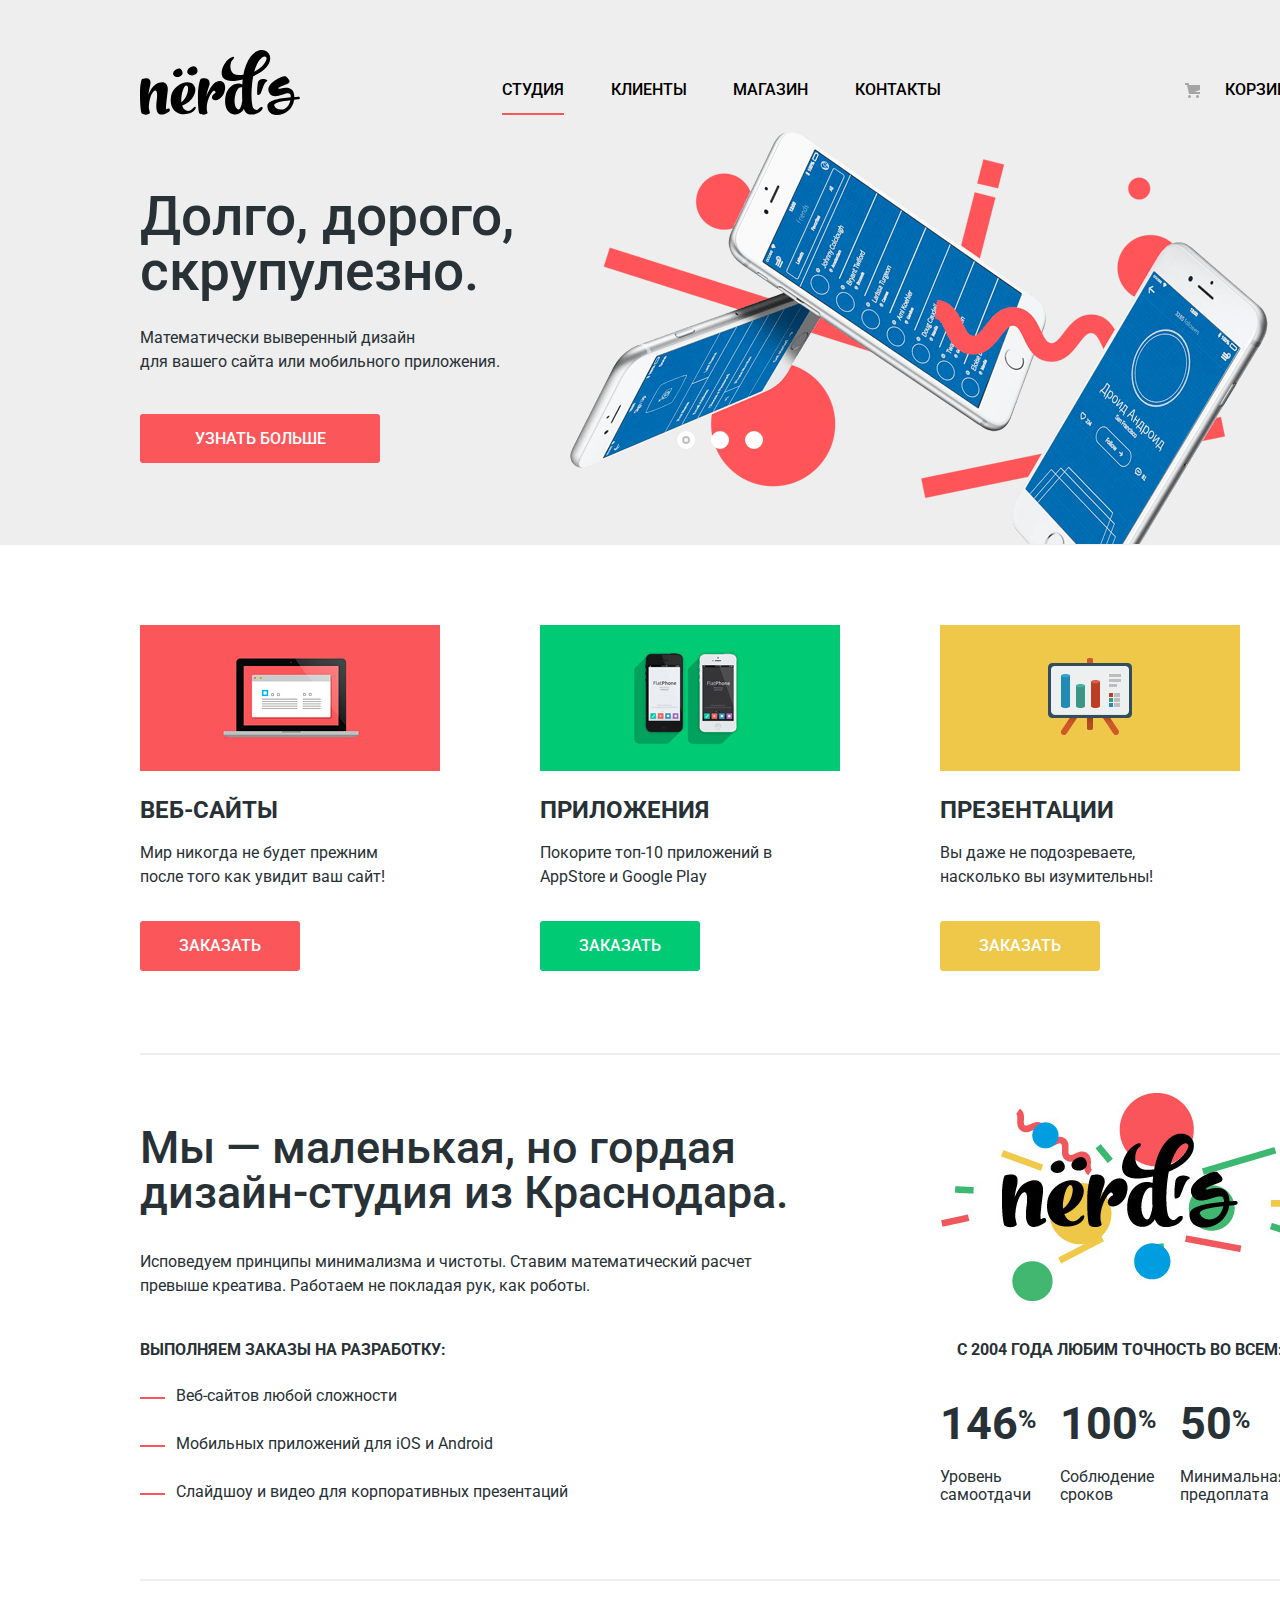
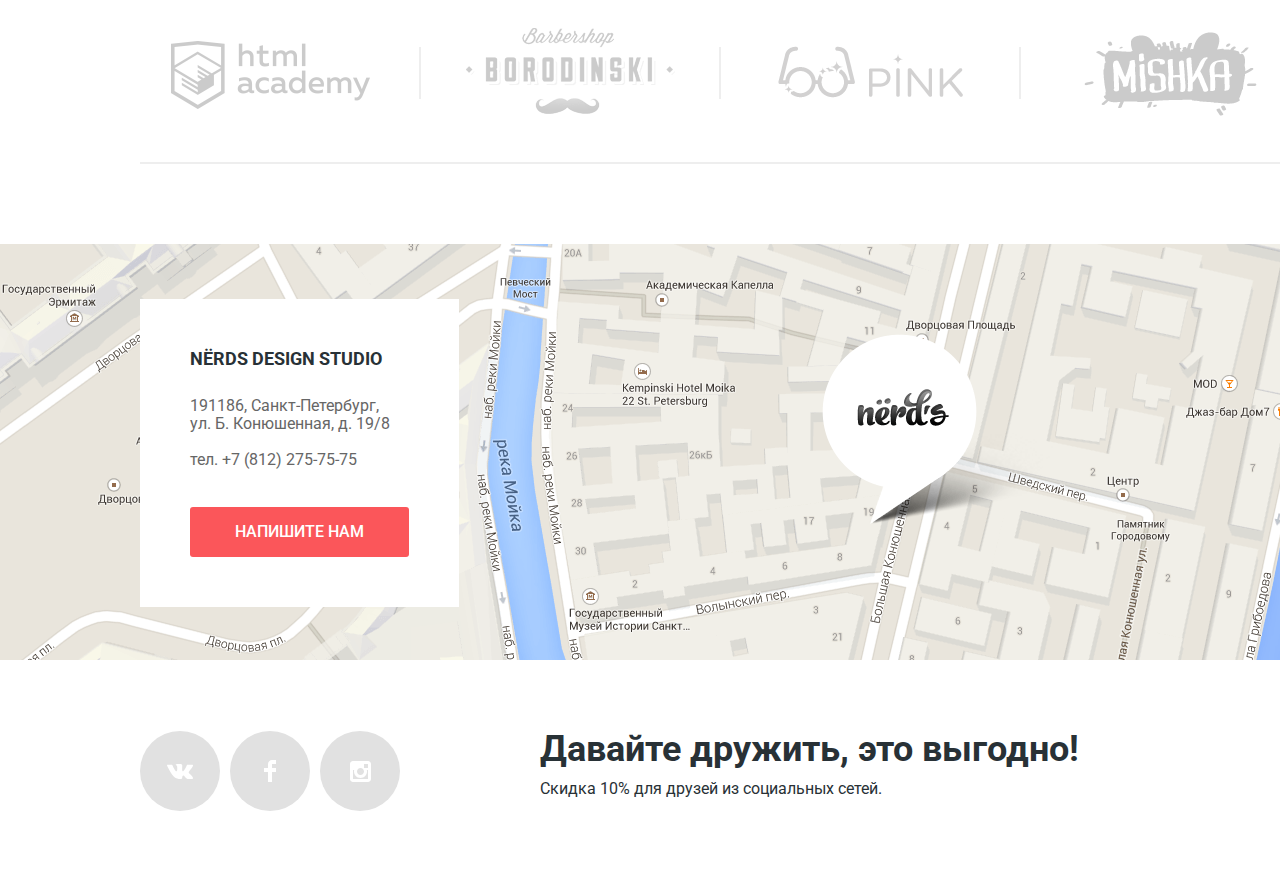
==== commit f62bb99d: "последняя стадия" ====
--- a/index.html
+++ b/index.html
@@ -125,7 +125,7 @@
     <section class="clients">
       <h2 class="visually-hidden">Наши клиенты</h2>
       <ul class="clients-list">
-        <li class="clients-item"><a class="clients-academy" href="#"><img src="img/logo-1.png" alt="HTML Academy"></a></li>
+        <li class="clients-item"><a class="clients-academy" href="https://htmlacademy.ru/intensive/htmlcss"><img src="img/logo-1.png" alt="HTML Academy"></a></li>
         <li class="clients-item"><a class="clients-borodinski" href="#"><img src="img/logo-2.png" alt="Borodinski"></a></li>
         <li class="clients-item"><a class="clients-pink" href="#"><img src="img/logo-3.png" alt="Pink"></a></li>
         <li class="clients-item"><a class="clients-mishka" href="#"><img src="img/logo-4.png" alt="Mishka"></a></li>
@@ -182,24 +182,25 @@
     </div>
     </div>
   </footer>
+
   <section class="modal modal-write-us">
     <h2>Напишите нам</h2>
     <form class="write-us-form" action="https://echo.htmlacademy.ru" method="post">
-      <p>
+      <p class="write-us-item write-us-name">
         <label for="question-user-name">Ваше имя:</label>
         <input type="text" id="question-user-name" name="userName" placeholder="Имя Фамилия">
       </p>
-      <p>
+      <p class="write-us-item write-us-email">
         <label for="question-user-email">Ваш e-mail:</label>
         <input type="email"  id="question-user-email" name="userEmail" placeholder="email@example.com">
       </p>
-      <p>
+      <p class="write-us-item write-us-text">
         <label for="question-text">Текст письма:</label>
-        <textarea id="question-text" name="text" rows="4" placeholder="В свободной форме"></textarea>
+        <textarea id="question-text" name="text" rows="5" placeholder="В свободной форме"></textarea>
       </p>
       <button class="button write-us-button" type="submit">Отправить</button>
     </form>
-    <span class="modal-close" tabindex="0">Закрыть</span>
+    <button class="modal-close" type="button">Закрыть</button>
   </section>
   </body>
 </html>
--- a/css/style.css
+++ b/css/style.css
@@ -4,7 +4,7 @@
   width: 1440px;
   height: 2476px;
 
-  margin: 0;
+  margin: 0 auto;
   padding: 0;
 
   font-family: 'Roboto', Arial, sans-serif;
@@ -56,6 +56,9 @@
   border: none;
 }
 
+.button:active {
+  box-shadow: inset 0 3px 0 rgba(0, 1, 1, 0.1);
+}
 /****** container **********/
 
 .container {
@@ -727,7 +730,6 @@
   height: 80px;
   border-radius: 40px;
 
-
   background-color: #e1e1e1;
 }
 
@@ -745,6 +747,7 @@
 .social-button:active
 {
   background-color: #d7373b;
+  box-shadow: inset 0 3px 0 rgba(0, 1, 1, 0.1) ;
 }
 
 .social-button:active path {
@@ -1097,6 +1100,7 @@
 .filter-button:active {
   background-color: #d5d5d5;
   color: rgba(0, 0, 0, 0.3);
+  box-shadow: inset 0 3px 0 rgba(0, 1, 1, 0.1) ;
 }
 
 .sorting-catalog-container {
@@ -1143,6 +1147,7 @@
 }
 
 .sorting-types-item a, .sorting-order-item a {
+  color: #000000;
   opacity: 0.3;
 }
 
@@ -1153,10 +1158,11 @@
   opacity: 0.6;
 }
 
-.sorting-types-item-current,
-.sorting-order-item-current,
+.sorting-types-item-current a,
+.sorting-order-item-current a,
 .sorting-types-item a:active,
 .sorting-order-item a:active {
+  color: #000000;
   opacity: 1;
 }
 
@@ -1192,8 +1198,10 @@
   margin-top: 35px;
   padding-top: 39px;
   width: 360px;
-  *min-height: 110px;
-  *outline: 1px solid red;
+}
+
+.catalog-item:hover {
+  box-shadow: 0 6px 15px 0 rgba(0, 1, 1, 0.25);
 }
 
 .catalog-item::before {
@@ -1217,7 +1225,6 @@
 
 .catalog-item > a {
   display: block;
-  *outline: 1px solid blue;
 }
 
 .catalog-item img {
@@ -1225,6 +1232,11 @@
   box-sizing: border-box;
   width: 100%;
   outline: 1px solid rgba(0, 1, 1, 0.1);
+  outline-offset: -1px;
+}
+
+.catalog-item:hover img {
+  outline: 1px solid  rgba(0, 1, 1, 1);
   outline-offset: -1px;
 }
 
@@ -1329,11 +1341,141 @@
 }
 
 .pagination-item a:active {
-  color: #000000;
-
-  opacity: 0.3;
-
+  color: rgba(0, 0, 0, 0.3);
   background-color: #d5d5d5;
-}
-
-
+
+  box-shadow: inset 0 3px 0 rgba(0, 1, 1, 0.1) ;
+}
+
+/************* Modal **************/
+
+.modal {
+  display: none;
+  position: fixed;
+}
+
+.modal-write-us {
+  bottom: 180px;
+  left: 50%;
+
+  box-sizing: border-box;
+  width: 960px;
+  padding: 65px 98px 84px 98px;
+  margin-left: -480px;
+
+  background-color: #ffffff;
+  box-shadow: 0 20px 40px rgba(0, 1, 1, 0.75);
+
+  *outline: 1px solid red;
+}
+
+.modal-close {
+  position: absolute;
+  top: 78px;
+  right: 90px;
+
+  width: 21px;
+  height: 21px;
+
+  font-size: 0;
+
+  border:0;
+
+  cursor: pointer;
+}
+
+.modal-close::before,
+.modal-close::after {
+  content: "";
+
+  position: absolute;
+  top: 9px;
+  left: -4px;
+
+  width: 28px;
+  height: 4px;
+  background-color: #fecccd;
+}
+
+.modal-close:hover::before,
+.modal-close:hover::after {
+   background-color: #fc9092;
+}
+
+.modal-close:active::before,
+.modal-close:active::after {
+  background-color: #ffeeee;
+}
+
+.modal-close::before {
+  transform: rotate(45deg);
+}
+
+.modal-close::after {
+  transform: rotate(-45deg);
+}
+
+.modal-write-us h2 {
+  margin: 0 0 25px 0;
+  font-size: 45px;
+  line-height: 45px;
+  font-weight: 500;
+}
+
+.write-us-form {
+  display:flex;
+  flex-wrap: wrap;
+}
+
+.write-us-form input,
+.write-us-form textarea
+{
+  box-sizing: border-box;
+  width: 100%;
+  padding: 15px;
+  border-radius: 3px;
+  border: 2px solid #d7dcde;
+  color: rgba(68, 68, 68, 0.5);
+}
+
+.write-us-form input:hover,
+.write-us-form textarea:hover
+{
+  border-color: #b4b9bb;
+  color: rgba(68, 68, 68, 0.5);
+}
+
+.write-us-form input:focus,
+.write-us-form textarea:focus
+{
+  border-color: #000000;
+  color: rgba(68, 68, 68, 1);
+}
+
+
+.write-us-name,
+.write-us-email {
+  width: 360px;
+}
+
+.write-us-name {
+  margin-right: 40px;
+}
+
+.write-us-text {
+  margin-bottom: 40px;
+}
+
+.write-us-form label{
+  display: block;
+  padding-bottom: 10px
+}
+
+.write-us-text {
+  width: 760px;
+}
+
+.write-us-button {
+ padding: 15px 85px;
+  border-radius: 3px;
+}
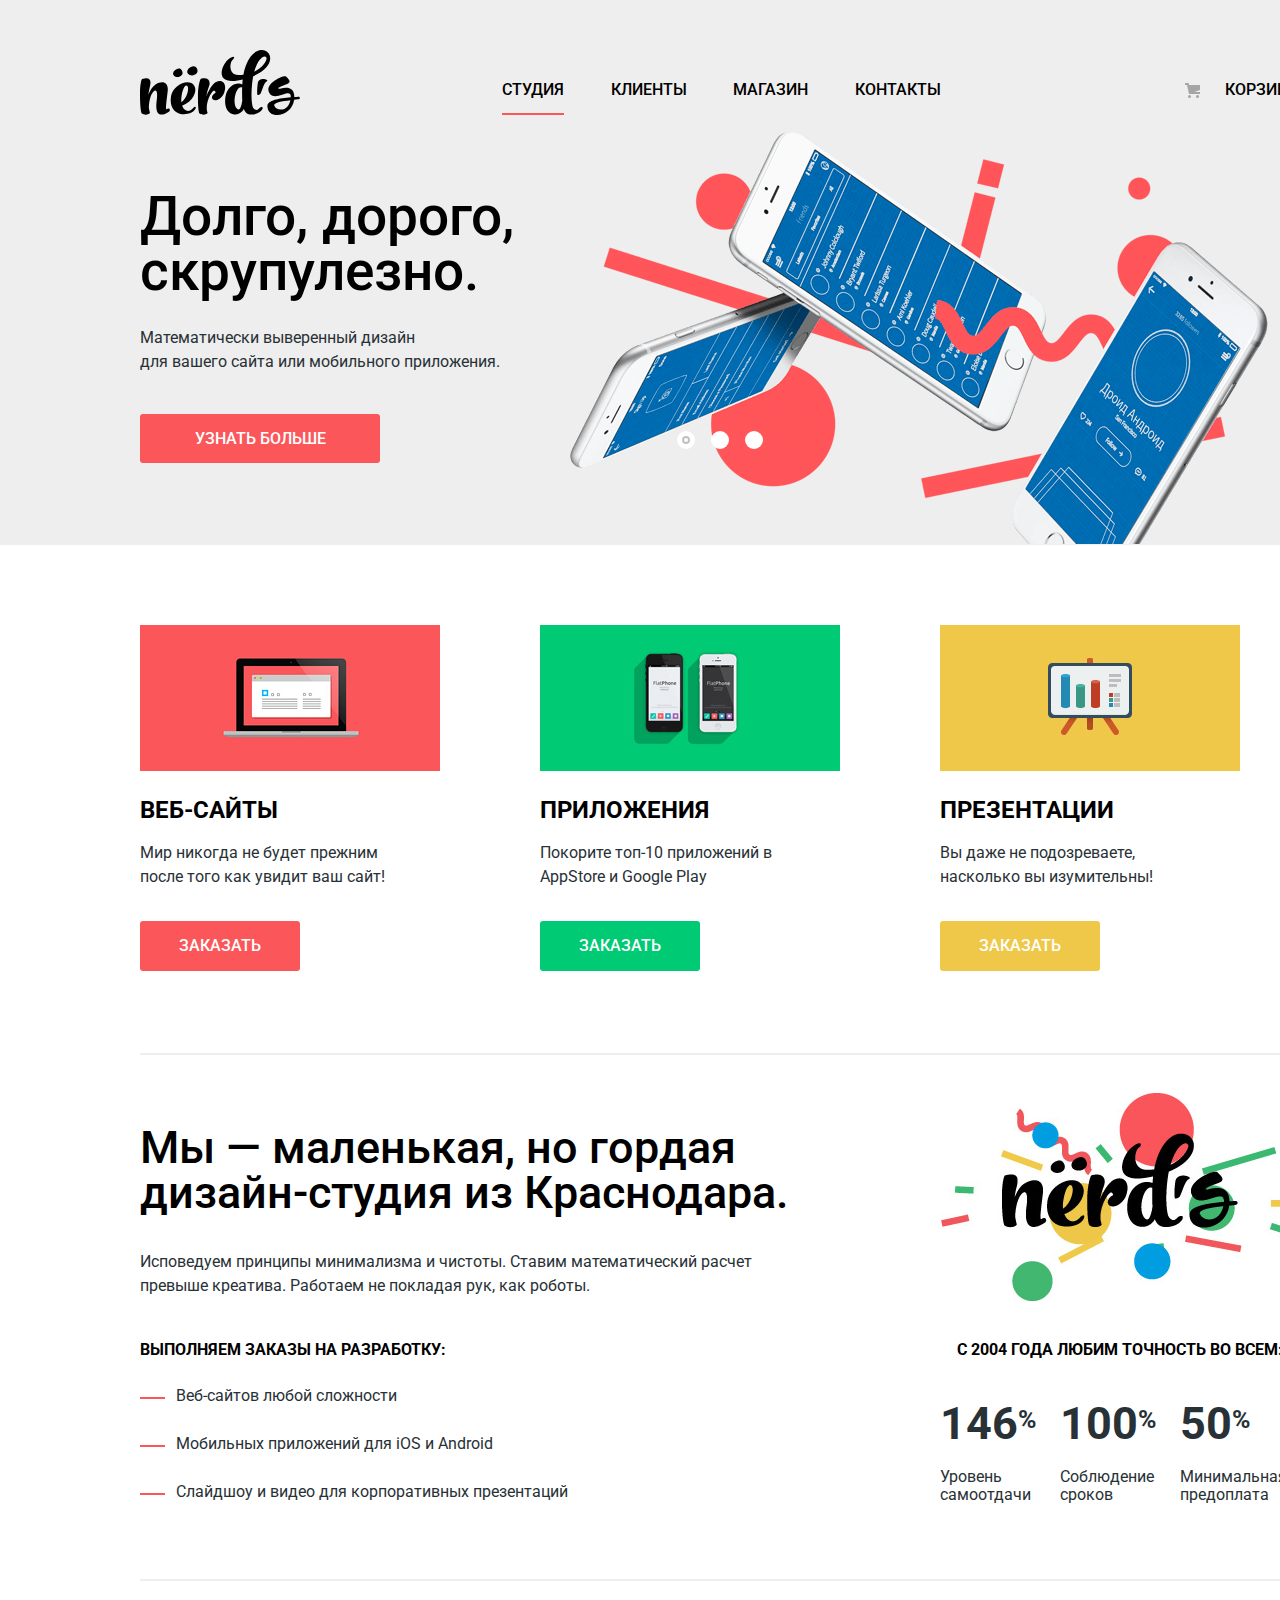
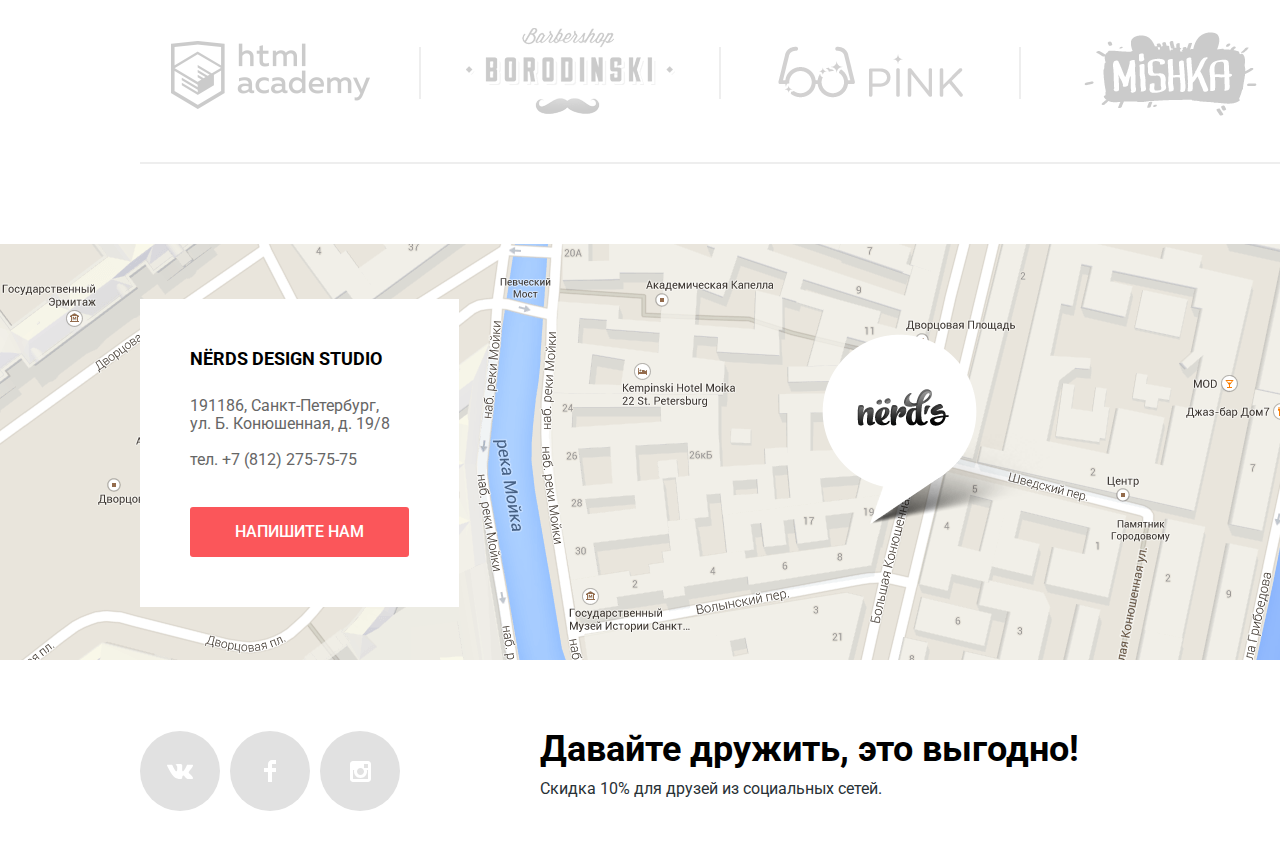
==== commit 8c142c0a: "ісправления для финальной проверки" ====
--- a/index.html
+++ b/index.html
@@ -8,6 +8,7 @@
     <link href='css/style.css' rel='stylesheet'>
   </head>
   <body>
+
   <header class="main-header">
     <div class="container">
       <nav class="main-navigation">
@@ -39,20 +40,20 @@
           <li class="slider-item slider-slide-1">
               <h3>Долго, дорого, <br>
                   скрупулезно.</h3>
-              <p>Математически выверенный дизайн<br>
-                  для вашего сайта или мобильного приложения.</p>
+              <p>Математически выверенный дизайн
+                  для&nbsp;вашего&nbsp;сайта&nbsp;или мобильного приложения.</p>
               <a class="button slider-button" href="#">узнать больше</a>
           </li>
           <li class="slider-item slider-slide-2">
               <h3>Любим математику как никто другой</h3>
-              <p>Никакого креатива, только математические формулы<br>
+              <p>Никакого креатива, только математические формулы
                 для расчета идеальных пропорций.</p>
               <a class="button slider-button" href="#">узнать больше</a>
           </li>
           <li class="slider-item slider-slide-3">
               <h3>Только ночь,<br> только хардкор</h3>
-              <p>Работать днем, как все? Мы против этого. <br>
-                Ближе к полуночи работа только начинается.</p>
+              <p>Работать днем, как все? Мы против этого.
+                Ближе&nbsp;к&nbsp;полуночи работа только начинается.</p>
               <a class="button slider-button" href="#">узнать больше</a>
           </li>
         </ul>
@@ -64,22 +65,22 @@
       <h2 class="visually-hidden">Услуги</h2>
       <ul class="services-list">
         <li class="service-item">
-          <img src="img/illustration-1.jpg">
+          <img src="img/illustration-1.jpg" alt="Слайд Услуги">
           <h3>Веб-сайты</h3>
-          <p>Мир никогда не будет прежним<br>
-            после того как увидит ваш сайт!</p>
+          <p>Мир никогда не будет прежним
+            после&nbsp;того как увидит ваш сайт!</p>
           <a class="button service-button service-site-button" href="#">Заказать</a>
         </li>
         <li class="service-item">
-          <img src="img/illustration-2.jpg">
+          <img src="img/illustration-2.jpg" alt="Слайд Приложения">
           <h3>Приложения</h3>
           <p>Покорите топ-10 приложений в AppStore и Google Play</p>
           <a class="button service-button service-application-button" href="#">Заказать</a>
         </li>
         <li class="service-item">
-          <img src="img/illustration-3.jpg">
+          <img src="img/illustration-3.jpg" alt="Слайд Презентации">
           <h3>Презентации</h3>
-          <p>Вы даже не подозреваете, <br> насколько вы изумительны!</p>
+          <p>Вы даже не подозреваете, насколько&nbsp;вы изумительны!</p>
           <a class="button service-button service-presentation-button" href="#">Заказать</a>
         </li>
       </ul>
--- a/css/style.css
+++ b/css/style.css
@@ -1,9 +1,12 @@
 html {     -webkit-font-smoothing: antialiased; }
+
+/***** correction main for IE11 ******/
+main {
+	display:block;
+}
 
 body {
   width: 1440px;
-  height: 2476px;
-
   margin: 0 auto;
   padding: 0;
 
@@ -14,6 +17,10 @@
   color: #283136;
 }
 
+h1, h2, h3 {
+  color: #000000;
+}
+
 a {
   text-decoration: none;
 }
@@ -21,7 +28,6 @@
 img {
   max-width: 100%;
   height: auto;
-  *outline: 1px solid;
 }
 
 .visually-hidden:not(:focus):not(:active),
@@ -65,7 +71,6 @@
   width: 1160px;
   margin: 0 auto;
   padding: 0 20px;
-  *outline: 1px solid red;
 }
 
 /**** main-header *********/
@@ -83,9 +88,6 @@
   line-height: 30px;
   text-transform: uppercase;
   font-weight: 500;
-
-  /* Временно*/
-  *outline: 1px solid red;
 }
 
 .site-navigation,
@@ -99,17 +101,12 @@
 
 .site-navigation {
   width: 439px;
-
-  /* Временно*/
-  *outline: 1px solid red;
 }
 
 .user-navigation {
   position: relative;
 
   margin-left: auto;
-  /* Временно*/
-  *outline: 1px solid red;
   width: 115px;
 }
 
@@ -134,9 +131,6 @@
   height: 65px;
 
   margin-right: 202px;
-
-  /* Временно*/
-  *outline: 1px solid red;
 }
 
 .main-header-logo:hover,
@@ -166,8 +160,6 @@
 }
 
 .site-navigation a:active,
-.site-navigation a:active,
-.user-navigation a:active,
 .user-navigation a:active
 {
   color: #000000;
@@ -329,8 +321,6 @@
   padding-right: 60px;
   margin-bottom: 78px;
   min-height: 348px;
-  /*Временно */
-  *outline: 1px solid red;
 }
 
 .services-list
@@ -342,16 +332,12 @@
   list-style: none;
   padding:0;
   margin:0;
-
-  /*Временно */
-  *outline: 1px solid red;
 }
 
 .service-item {
   width: 300px;
   min-height: 348px;
   position: relative;
-  *outline: 3px solid green;
 }
 
 .service-item h3 {
@@ -531,7 +517,6 @@
   width: 360px;
   padding-top: 38px;
   text-align: center;
-  *outline: 2px solid red;
 }
 
 .studio-figures img {
@@ -582,8 +567,6 @@
   box-sizing: border-box;
 
   text-align: center;
-
-  *outline: 1px solid red;
 }
 
 
@@ -640,8 +623,6 @@
   position: relative;
   min-height: 416px;
   margin-bottom: 71px;
-
-  *outline: 2px solid red;
 }
 
 .footer-contacts-info {
@@ -656,8 +637,6 @@
 
   padding-top: 45px;
   padding-left: 50px;
-
-  *outline: 2px solid red;
 }
 
 .footer-contacts-info h2
@@ -760,6 +739,7 @@
   font-size: 36px;
   font-weight: bold;
   line-height: 36px;
+  color: #000000;
 }
 
 .footer-discount
@@ -842,8 +822,6 @@
   display: flex;
   justify-content: space-between;
   margin-bottom: 0;
-
-  *outline: 1px solid red;
 }
 
 .catalog-header {
@@ -953,8 +931,6 @@
 .filters {
   width:  260px;
   min-height: 272px;
-
-  *outline: 1px solid red;
 }
 
 .filter fieldset {
@@ -971,13 +947,13 @@
   line-height: 24px;
   text-transform: uppercase;
   font-weight: 700;
+  color: #000000;
 
   margin-bottom: 0;
 }
 
 .filter-grid legend,
-.filter-features legend
-{
+.filter-features legend {
   margin-bottom: 18px;
 }
 
@@ -1001,7 +977,6 @@
 .filter-option {
   margin-bottom: 20px;
   padding-left: 35px;
-  *outline: 1px solid red;
 }
 
 .filter-input + label {
@@ -1108,7 +1083,6 @@
   flex-direction: column;
 
   width: 760px;
-  *outline: 1px solid red;
 }
 
 /************ sorting order ***********/
@@ -1118,7 +1092,6 @@
   align-items: baseline;
   width: 760px;
   height: 42px;
-  *outline: 1px solid red;
 }
 
 .sorting-types, .sorting-order {
@@ -1180,7 +1153,6 @@
   width: 760px;
   min-height: 2044px;
   margin-bottom: 60px;
-  *outline: 1px solid red;
 }
 
 .catalog-list {
@@ -1246,12 +1218,14 @@
 }
 
 .catalog-item-offer {
+  box-sizing: border-box;
   display: none;
   position: absolute;
   bottom:0;
   width: 100%;
   min-height: 230px;
   text-align: center;
+  padding: 0 60px;
 
   line-height: 18px;
 
@@ -1286,6 +1260,23 @@
   border-radius: 3px;
 }
 
+.catalog-item-button
+{
+  box-sizing: border-box;
+  font-size: 16px;
+  line-height: 18px;
+  color: #ffffff;
+  background-color: #fb565a;
+  display: block;
+  width: 200px;
+  padding: 16px 10px;
+  margin-left: auto;
+  margin-right: auto;
+  margin-bottom: 43px;
+  margin-top: 31px;
+  border-radius: 3px;
+}
+
 /****** pagination **********/
 
 .pagination-list
@@ -1365,8 +1356,6 @@
 
   background-color: #ffffff;
   box-shadow: 0 20px 40px rgba(0, 1, 1, 0.75);
-
-  *outline: 1px solid red;
 }
 
 .modal-close {
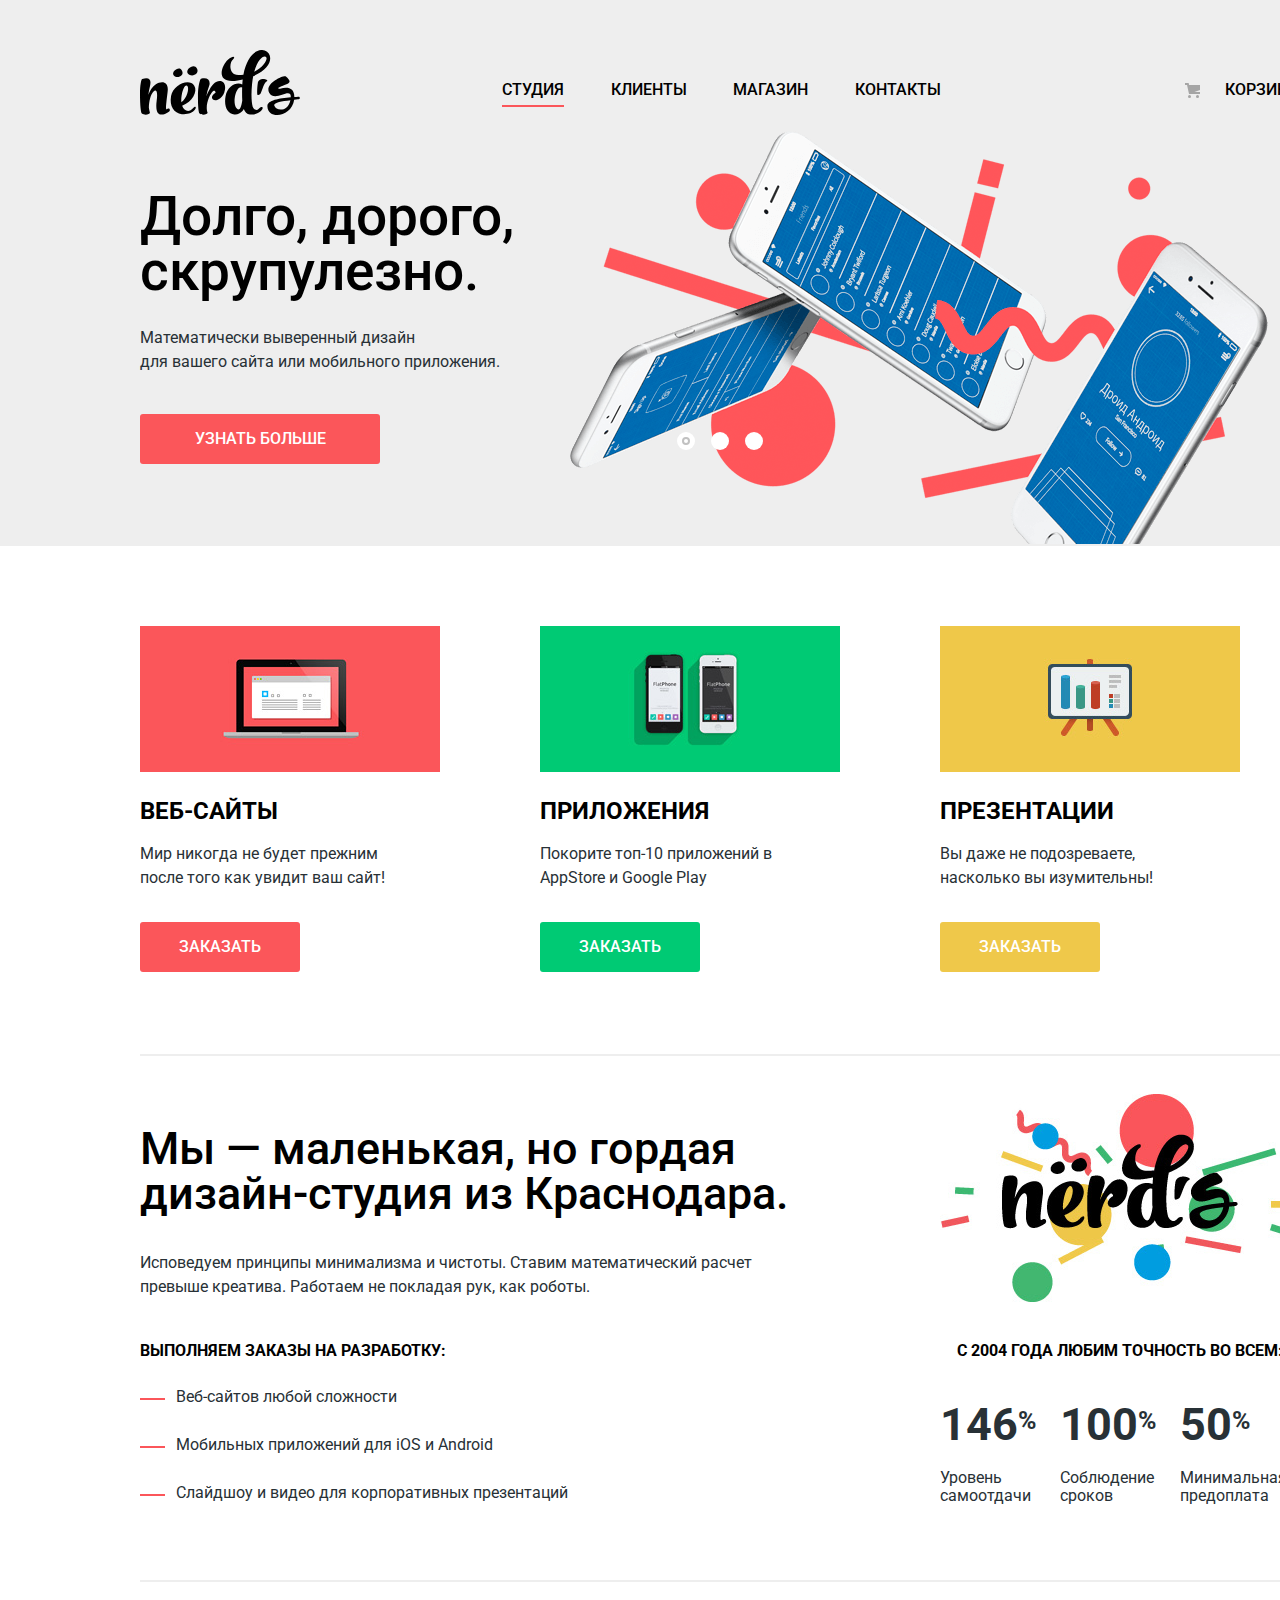
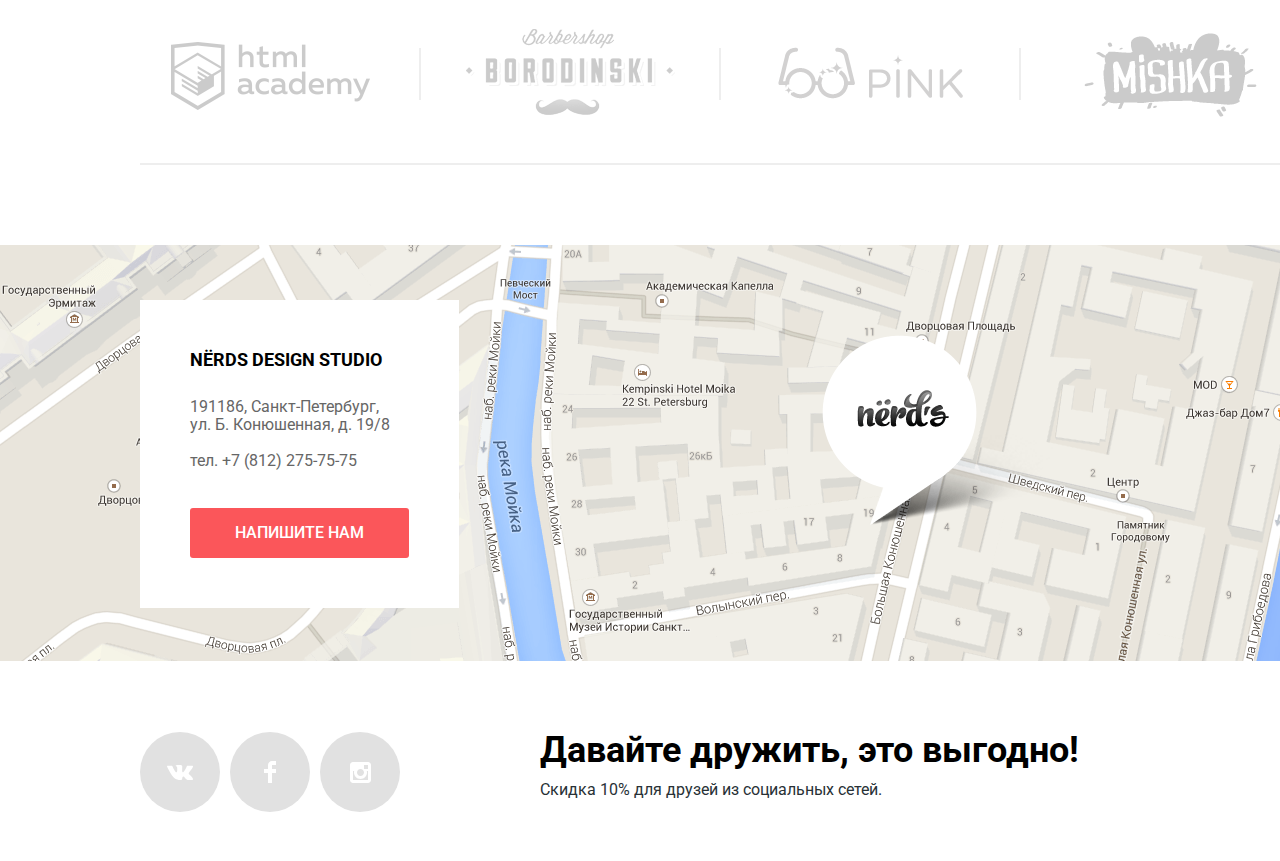
==== commit 7f53c864: "финальная проверка изменения" ====
--- a/index.html
+++ b/index.html
@@ -2,28 +2,32 @@
 <html lang="ru">
   <head>
     <meta charset="utf-8">
+    <meta name="format-detection" content="telephone=no"/>
     <title>HTML Academy: Нёрдс</title>
     <link href="https://fonts.googleapis.com/css?family=Roboto:400,500,700&amp;subset=cyrillic" rel="stylesheet">
     <link href="css/normalize.css" rel="stylesheet">
-    <link href='css/style.css' rel='stylesheet'>
+    <link href='css/style.min.css' rel='stylesheet'>
   </head>
   <body>
 
   <header class="main-header">
     <div class="container">
       <nav class="main-navigation">
-        <a class="main-header-logo" href="index.html">
-          <img src="img/nerds-logo.svg" alt="Логотип Нёрдс">
-        </a>
-        <ul class="site-navigation">
-          <li class="site-navigation-active"><a href="index.html">Студия</a></li>
-          <li><a href="#">Клиенты</a></li>
-          <li><a href="catalog.html">Магазин</a></li>
-          <li><a href="#">Контакты</a></li>
-        </ul>
-        <ul class="user-navigation">
-          <li class="basket-link"><a href="#">Корзина</a></li>
-        </ul>
+        <a class="main-header-logo" href="index.html"><img src="img/nerds-logo.svg" alt="Логотип Нёрдс" width="160" height="65">
+        </a>
+        <div class="site-navigation">
+          <ul>
+            <li class="site-navigation-active"><a href="index.html">Студия</a></li>
+            <li><a href="#">Клиенты</a></li>
+            <li><a href="catalog.html">Магазин</a></li>
+            <li><a href="#">Контакты</a></li>
+          </ul>
+        </div>
+        <div  class="user-navigation">
+          <ul>
+            <li class="basket-link"><a href="#">Корзина</a></li>
+          </ul>
+        </div>
       </nav>
       <h1 class="visually-hidden">Студия Дизайна Hёрдс</h1>
       <section class="slider">
@@ -65,20 +69,20 @@
       <h2 class="visually-hidden">Услуги</h2>
       <ul class="services-list">
         <li class="service-item">
-          <img src="img/illustration-1.jpg" alt="Слайд Услуги">
+          <img src="img/illustration-1.jpg" alt="Слайд Услуги" width="300" height="146">
           <h3>Веб-сайты</h3>
           <p>Мир никогда не будет прежним
             после&nbsp;того как увидит ваш сайт!</p>
           <a class="button service-button service-site-button" href="#">Заказать</a>
         </li>
         <li class="service-item">
-          <img src="img/illustration-2.jpg" alt="Слайд Приложения">
+          <img src="img/illustration-2.jpg" alt="Слайд Приложения" width="300" height="146">
           <h3>Приложения</h3>
           <p>Покорите топ-10 приложений в AppStore и Google Play</p>
           <a class="button service-button service-application-button" href="#">Заказать</a>
         </li>
         <li class="service-item">
-          <img src="img/illustration-3.jpg" alt="Слайд Презентации">
+          <img src="img/illustration-3.jpg" alt="Слайд Презентации" width="300" height="146">
           <h3>Презентации</h3>
           <p>Вы даже не подозреваете, насколько&nbsp;вы изумительны!</p>
           <a class="button service-button service-presentation-button" href="#">Заказать</a>
@@ -105,7 +109,7 @@
         </ul>
       </div>
       <div class="studio-figures">
-        <img src="img/nerds-illustration.jpg" alt="Числа">
+        <img src="img/nerds-illustration.jpg" alt="Числа" width="360" height="208">
         <h3>с 2004 года Любим точность во всем:</h3>
         <ul class="figures-list">
           <li class="figures-item">
@@ -126,61 +130,61 @@
     <section class="clients">
       <h2 class="visually-hidden">Наши клиенты</h2>
       <ul class="clients-list">
-        <li class="clients-item"><a class="clients-academy" href="https://htmlacademy.ru/intensive/htmlcss"><img src="img/logo-1.png" alt="HTML Academy"></a></li>
-        <li class="clients-item"><a class="clients-borodinski" href="#"><img src="img/logo-2.png" alt="Borodinski"></a></li>
-        <li class="clients-item"><a class="clients-pink" href="#"><img src="img/logo-3.png" alt="Pink"></a></li>
-        <li class="clients-item"><a class="clients-mishka" href="#"><img src="img/logo-4.png" alt="Mishka"></a></li>
+        <li class="clients-item"><a class="clients-academy" href="https://htmlacademy.ru/intensive/htmlcss"><img src="img/logo-1.png" alt="HTML Academy" width="199" height="68"></a></li>
+        <li class="clients-item"><a class="clients-borodinski" href="#"><img src="img/logo-2.png" alt="Borodinski" width="209" height="90"></a></li>
+        <li class="clients-item"><a class="clients-pink" href="#"><img src="img/logo-3.png" alt="Pink" width="185" height="52"></a></li>
+        <li class="clients-item"><a class="clients-mishka" href="#"><img src="img/logo-4.png" alt="Mishka" width="173" height="84"></a></li>
       </ul>
     </section>
   </main>
   <footer class="main-footer ">
-    <div class="container">
-    <section class="footer-contacts">
-      <h2 class="visually-hidden">Контакты</h2>
-      <div class="footer-contacts-info">
-        <h2>Nёrds design studio</h2>
-        <p>
-          191186, Санкт-Петербург,<br>
-          ул. Б. Конюшенная, д. 19/8
-        </p>
-        <p>
-          тел. +7 (812) 275-75-75
-        </p>
-        <a class="button footer-contacts-button" href="#">Напишите нам</a>
-      </div>
-    </section>
-    <div class="footer-social">
+    <div class="footer-contacts-wrapper">
+      <section class="footer-contacts container">
+        <h2 class="visually-hidden">Контакты</h2>
+        <div class="footer-contacts-info">
+          <h2>Nёrds design studio</h2>
+          <p>
+            191186, Санкт-Петербург,<br>
+            ул. Б. Конюшенная, д. 19/8
+          </p>
+          <p>
+            тел. +7 (812) 275-75-75
+          </p>
+          <a class="button footer-contacts-button" href="write-us.html"  target="_blank">Напишите нам</a>
+        </div>
+      </section>
+    </div>
+    <div class="footer-social container">
       <div class="footer-networks">
-          <a class="social-button button-vk" href="#"><span class="visually-hidden">Вконтакте</span>
-            <svg version="1.1" id="Layer_1" xmlns="http://www.w3.org/2000/svg" xmlns:xlink="http://www.w3.org/1999/xlink" x="0px" y="0px"
-                 width="26px" height="15px" viewBox="0 0 26 15" enable-background="new 0 0 26 15" xml:space="preserve">
-              <path fill="#FFFFFF" d="M16.138,11.51c0.956-0.309,2.18,2.04,3.483,2.939c0.978,0.681,1.727,0.534,1.727,0.534l3.473-0.05
-                c0,0,1.815-0.112,0.957-1.554c-0.071-0.12-0.503-1.069-2.585-3.022c-2.177-2.043-1.882-1.712,0.739-5.244
-                c1.597-2.153,2.236-3.468,2.036-4.028c-0.192-0.539-1.365-0.399-1.365-0.399L20.69,0.713c-0.381,0.001-0.704,0.119-0.851,0.515
-                c-0.003,0.004-0.621,1.666-1.445,3.079c-1.741,2.989-2.436,3.148-2.724,2.961c-0.661-0.433-0.494-1.737-0.494-2.664
-                c0-2.897,0.432-4.105-0.846-4.417c-0.427-0.104-0.739-0.172-1.828-0.182c-1.392-0.021-2.574,0-3.244,0.329
-                c-0.445,0.223-0.786,0.712-0.579,0.74c0.26,0.035,0.843,0.16,1.155,0.586c0.401,0.552,0.389,1.789,0.389,1.789
-                s0.229,3.411-0.54,3.834c-0.528,0.29-1.25-0.302-2.803-3.016C6.087,2.879,5.488,1.345,5.488,1.345S5.372,1.06,5.162,0.904
-                C4.912,0.719,4.562,0.66,4.562,0.66L0.848,0.684c0,0-0.558,0.016-0.763,0.262C-0.097,1.164,0.07,1.614,0.07,1.614
-                s2.909,6.881,6.203,10.347c3.02,3.182,6.452,2.971,6.452,2.971h1.555c0,0,0.469-0.054,0.709-0.312
-                c0.224-0.24,0.214-0.691,0.214-0.691S15.172,11.82,16.138,11.51z"/>
-            </svg>
-          </a>
-          <a class="social-button button-facebook" href="#"><span class="visually-hidden">Фейсбук</span>
-            <svg version="1.1" id="Layer_2" xmlns="http://www.w3.org/2000/svg" xmlns:xlink="http://www.w3.org/1999/xlink" x="0px" y="0px"
-                 width="12px" height="22px" viewBox="0 0 12 22" enable-background="new 0 0 12 22" xml:space="preserve">
-              <path fill="#FFFFFF" d="M12,4V0H8C5.791,0,4,1.791,4,4v4H0v4h4v10h4V12h4V8H8V4H12z"/>
-            </svg>
-          </a>
-          <a class="social-button button-instagram" href="#"><span class="visually-hidden">Инстаграм</span>
-            <svg enable-background="new 0 0 21 21" height="21" viewBox="0 0 21 21" width="21" xmlns="http://www.w3.org/2000/svg"><path d="m18 0h-15c-1.65 0-3 1.35-3 3v15c0 1.65 1.35 3 3 3h15c1.65 0 3-1.35 3-3v-15c0-1.65-1.35-3-3-3zm-7.5 7c1.93 0 3.5 1.57 3.5 3.5s-1.57 3.5-3.5 3.5-3.5-1.57-3.5-3.5 1.57-3.5 3.5-3.5zm7.5 11h-15v-9h1.181c-.114.482-.181.983-.181 1.5 0 3.59 2.91 6.5 6.5 6.5s6.5-2.91 6.5-6.5c0-.517-.066-1.018-.181-1.5h1.181zm0-11h-4v-4h4z" fill="#fff"/></svg>
-          </a>
+        <a class="social-button button-vk" href="#"><span class="visually-hidden">Вконтакте</span>
+          <svg version="1.1" id="Layer_1" xmlns="http://www.w3.org/2000/svg" xmlns:xlink="http://www.w3.org/1999/xlink" x="0px" y="0px"
+                   width="26px" height="15px" viewBox="0 0 26 15" enable-background="new 0 0 26 15" xml:space="preserve">
+                <path fill="#FFFFFF" d="M16.138,11.51c0.956-0.309,2.18,2.04,3.483,2.939c0.978,0.681,1.727,0.534,1.727,0.534l3.473-0.05
+                  c0,0,1.815-0.112,0.957-1.554c-0.071-0.12-0.503-1.069-2.585-3.022c-2.177-2.043-1.882-1.712,0.739-5.244
+                  c1.597-2.153,2.236-3.468,2.036-4.028c-0.192-0.539-1.365-0.399-1.365-0.399L20.69,0.713c-0.381,0.001-0.704,0.119-0.851,0.515
+                  c-0.003,0.004-0.621,1.666-1.445,3.079c-1.741,2.989-2.436,3.148-2.724,2.961c-0.661-0.433-0.494-1.737-0.494-2.664
+                  c0-2.897,0.432-4.105-0.846-4.417c-0.427-0.104-0.739-0.172-1.828-0.182c-1.392-0.021-2.574,0-3.244,0.329
+                  c-0.445,0.223-0.786,0.712-0.579,0.74c0.26,0.035,0.843,0.16,1.155,0.586c0.401,0.552,0.389,1.789,0.389,1.789
+                  s0.229,3.411-0.54,3.834c-0.528,0.29-1.25-0.302-2.803-3.016C6.087,2.879,5.488,1.345,5.488,1.345S5.372,1.06,5.162,0.904
+                  C4.912,0.719,4.562,0.66,4.562,0.66L0.848,0.684c0,0-0.558,0.016-0.763,0.262C-0.097,1.164,0.07,1.614,0.07,1.614
+                  s2.909,6.881,6.203,10.347c3.02,3.182,6.452,2.971,6.452,2.971h1.555c0,0,0.469-0.054,0.709-0.312
+                  c0.224-0.24,0.214-0.691,0.214-0.691S15.172,11.82,16.138,11.51z"/>
+              </svg>
+        </a>
+        <a class="social-button button-facebook" href="#"><span class="visually-hidden">Фейсбук</span>
+          <svg version="1.1" id="Layer_2" xmlns="http://www.w3.org/2000/svg" xmlns:xlink="http://www.w3.org/1999/xlink" x="0px" y="0px"
+                   width="12px" height="22px" viewBox="0 0 12 22" enable-background="new 0 0 12 22" xml:space="preserve">
+                <path fill="#FFFFFF" d="M12,4V0H8C5.791,0,4,1.791,4,4v4H0v4h4v10h4V12h4V8H8V4H12z"/>
+              </svg>
+        </a>
+        <a class="social-button button-instagram" href="#"><span class="visually-hidden">Инстаграм</span>
+          <svg enable-background="new 0 0 21 21" height="21" viewBox="0 0 21 21" width="21" xmlns="http://www.w3.org/2000/svg"><path d="m18 0h-15c-1.65 0-3 1.35-3 3v15c0 1.65 1.35 3 3 3h15c1.65 0 3-1.35 3-3v-15c0-1.65-1.35-3-3-3zm-7.5 7c1.93 0 3.5 1.57 3.5 3.5s-1.57 3.5-3.5 3.5-3.5-1.57-3.5-3.5 1.57-3.5 3.5-3.5zm7.5 11h-15v-9h1.181c-.114.482-.181.983-.181 1.5 0 3.59 2.91 6.5 6.5 6.5s6.5-2.91 6.5-6.5c0-.517-.066-1.018-.181-1.5h1.181zm0-11h-4v-4h4z" fill="#fff"/></svg>
+        </a>
       </div>
       <div class="footer-discount">
         <p class="footer-friends">Давайте дружить, это выгодно!</p>
         <p class="footer-discount">Cкидка 10% для друзей из социальных сетей.</p>
       </div>
-    </div>
     </div>
   </footer>
 
--- a/css/style.min.css
+++ b/css/style.min.css
@@ -0,0 +1 @@
+.button,body{font-size:16px}.button:active,.social-button:active{box-shadow:inset 0 3px 0 rgba(0,1,1,.1)}.basket-link:before,.slider-controls label:after{top:8px;content:""}.button,.filter legend,.filter-button,.footer-contacts-info h2,.main-navigation,.price-controls label,.service-item h3{text-transform:uppercase}.catalog-item img,.catalog-item-button,.catalog-item-offer,.clients-item,.clients-list,.footer-contacts-info,.modal-write-us,.studio-figures,.studio-work,.write-us-form input,.write-us-form textarea{box-sizing:border-box}html{-webkit-font-smoothing:antialiased}main{display:block}body{width:1440px;margin:0 auto;padding:0;font-family:Roboto,Arial,sans-serif;font-weight:400;line-height:24px;color:#283136}.site-navigation a:link,.site-navigation a:visited,.user-navigation a:link,.user-navigation a:visited,h1,h2,h3{color:#000}a{text-decoration:none}img{max-width:100%;height:auto}.visually-hidden:not(:focus):not(:active),input[type=checkbox].visually-hidden,input[type=radio].visually-hidden{position:absolute;width:1px;height:1px;margin:-1px;border:0;padding:0;white-space:nowrap;-webkit-clip-path:inset(100%);clip-path:inset(100%);clip:rect(0 0 0 0);overflow:hidden}.button{display:inline-block;line-height:18px;font-weight:500;text-align:center;vertical-align:middle;border:none}.container{width:1160px;margin:0 auto;padding:0 20px}.main-header{padding-top:50px;margin-bottom:80px;background-color:#eee}.main-navigation{display:-webkit-box;display:-ms-flexbox;display:flex;-ms-flex-wrap:wrap;flex-wrap:wrap;-webkit-box-pack:justify;-ms-flex-pack:justify;justify-content:space-between;line-height:30px;font-weight:500}.site-navigation ul,.user-navigation ul{display:-webkit-box;display:-ms-flexbox;display:flex;-ms-flex-wrap:wrap;flex-wrap:wrap;-webkit-box-pack:justify;-ms-flex-pack:justify;justify-content:space-between;list-style:none;margin:25px 0 0;padding:0}.services-list,.studio{-webkit-box-pack:justify}.site-navigation ul{margin-left:-45px}.site-navigation{width:439px}.user-navigation{position:relative;margin-left:auto;width:115px}.user-navigation .basket-link{position:relative;padding-left:40px}.basket-link:before{position:absolute;width:15px;height:15px;left:0;opacity:.3;-ms-filter:"progid:DXImageTransform.Microsoft.Alpha(Opacity=30)";background:url(../img/cart-icon.svg) no-repeat}.main-header-logo{margin-right:202px}.main-header-logo img{display:block}.main-header-logo:focus,.main-header-logo:hover{opacity:.8;-ms-filter:"progid:DXImageTransform.Microsoft.Alpha(Opacity=80)"}.main-header-logo:active,.site-navigation a:active,.user-navigation a:active{opacity:.3;-ms-filter:"progid:DXImageTransform.Microsoft.Alpha(Opacity=30)"}.site-navigation li{margin-left:45px}.site-navigation a:focus,.site-navigation a:hover,.user-navigation a:focus,.user-navigation a:hover{color:#fb565a}.site-navigation a:active,.user-navigation a:active{color:#000}.site-navigation-active{color:#000;border-bottom:2px solid #fb565a}.slider{position:relative}.slider-controls{position:absolute;left:50%;bottom:104px;width:160px;height:18px;text-align:center;font-size:0;-webkit-transform:translateX(-50%);transform:translateX(-50%)}.slider-controls label{position:relative;display:inline-block;width:18px;height:18px;padding:8px;border-radius:50%;cursor:pointer}.slider-controls label:after{position:absolute;left:8px;z-index:1;width:18px;height:18px;background:#fff;border-radius:50%}#product-1:checked~.slider-controls .slider-controls-item--1:before,#product-2:checked~.slider-controls .slider-controls-item--2:before,#product-3:checked~.slider-controls .slider-controls-item--3:before{content:"";position:absolute;left:50%;top:50%;z-index:2;width:4px;height:4px;margin:-4px;background-color:inherit;border:2px solid #c1c1c1;border-radius:50%}.service-item,.studio-work-item{position:relative}.clients-list,.studio{border-bottom:2px solid #eee}#product-1:checked~.slider-list .slider-slide-1,#product-2:checked~.slider-list .slider-slide-2,#product-3:checked~.slider-list .slider-slide-3{display:block}.slider-list{margin:0;padding:0;list-style:none}.slider-item{display:none;padding:74px 0 82px}.slider-slide-1{background:url(../img/slide1.png) 93% 16px no-repeat}.slider-slide-2{background:url(../img/slide2.png) 100% 0 no-repeat}.slider-slide-3{background:url(../img/slide3.png) 100% 18px no-repeat}.slider-item h3{max-width:600px;margin:0 0 27px;font-size:55px;line-height:55px;font-weight:500}.slider-item p{max-width:430px;margin:0 0 40px}.slider-button{display:block;padding:10px;width:220px;font-weight:500;font-size:16px;line-height:30px;color:#fff;background-color:#fb565a;border-radius:3px}.slider-button:focus,.slider-button:hover{background-color:#e74246}.slider-button:active{color:rgba(255,255,255,.3);background-color:#d7373b}.services{padding-right:60px;margin-bottom:78px;min-height:348px}.services-list{display:-webkit-box;display:-ms-flexbox;display:flex;-ms-flex-pack:justify;justify-content:space-between;min-height:350px;list-style:none;padding:0;margin:0}.service-item{width:300px;min-height:348px}.service-item h3{font-size:24px;line-height:20px;font-weight:700;margin-bottom:21px;margin-top:29px}.service-item p{margin:0 0 32px}.service-item img{display:block}.studio,ul.figures-list{display:-webkit-box;display:-ms-flexbox}.service-button{width:140px;padding:10px;line-height:30px;text-align:center;font-weight:500;color:#fff;border-radius:3px}.service-button:active{color:rgba(255,255,255,.3)}.service-site-button{background-color:#fb565a}.service-site-button:focus,.service-site-button:hover{background-color:#e74246}.service-site-button:active{background-color:#d7373b}.service-application-button{background-color:#00ca74}.service-application-button:focus,.service-application-button:hover{background-color:#00bc6c}.service-application-button:active{background-color:#00aa62}.service-presentation-button{background-color:#efc84a}.service-presentation-button:focus,.service-presentation-button:hover{background-color:#eab534}.service-presentation-button:active{background-color:#e5a722}.studio{display:flex;-ms-flex-pack:justify;justify-content:space-between;min-height:524px;border-top:2px solid #eee}.studio ul{list-style:none;margin:0;padding:0}.studio-work h2{font-size:45px;font-weight:500;line-height:45px;margin-bottom:35px}.studio-figures h3,.studio-work h3{font-size:16px;line-height:24px;font-weight:700;text-transform:uppercase;margin-top:40px;margin-bottom:22px}.studio-work-item:before{content:"";position:absolute;top:13px;left:-36px;width:25px;border-top:2px solid #fb565a}.studio .figures-number{font-size:45px;line-height:10px;font-weight:700}.figures-percent{position:relative}.figures-percent:after{content:"%";position:absolute;font-size:25px;top:18px;right:-18px}.studio .figures-text{font-size:16px;line-height:18px}.studio-work{width:655px;padding-top:33px}.studio-work li{margin-bottom:24px;margin-left:36px}.studio-figures{width:360px;padding-top:38px;text-align:center}.studio-figures img{margin-bottom:-10px}ul.figures-list{display:flex;margin-top:-10px;-webkit-box-pack:justify;-ms-flex-pack:justify;justify-content:space-between}.clients-list,.footer-social{display:-webkit-box;display:-ms-flexbox}.figures-item{width:120px;text-align:left}.figures-item .figures-text{margin-top:-6px}.clients{margin-bottom:80px}.clients-list{display:flex;-webkit-box-pack:justify;-ms-flex-pack:justify;justify-content:space-between;min-height:183px;margin:0;padding:0;list-style:none}.clients-item{position:relative;width:260px;text-align:center}.clients-item:not(:last-child):after{content:"";position:absolute;border-left:2px solid #eee;height:52px;top:66px;right:-21px}.clients-item a{display:block;opacity:.2;-ms-filter:"progid:DXImageTransform.Microsoft.Alpha(Opacity=20)"}.clients-item a:focus,.clients-item a:hover{opacity:1;-ms-filter:"progid:DXImageTransform.Microsoft.Alpha(Opacity=100)"}.clients-item a:active{opacity:.1;-ms-filter:"progid:DXImageTransform.Microsoft.Alpha(Opacity=10)"}.clients-academy{margin-top:60px}.clients-borodinski{margin-top:47px}.clients-pink{margin-top:65px}.clients-mishka{margin-top:51px}.footer-contacts-wrapper{background:url(../img/map-marker.png) 822px 90px no-repeat,url(../img/map.png) no-repeat #eee}.footer-contacts{position:relative;min-height:416px;margin-bottom:71px}.footer-contacts-info{position:absolute;top:55px;width:319px;height:308px;background-color:#fff;padding-top:45px;padding-left:50px}.footer-contacts-info h2{font-weight:700;font-size:18px;line-height:30px;margin:0 0 23px}.footer-contacts-info p{line-height:18px;color:#666;margin-bottom:18px}.footer-contacts-button{display:block;line-height:30px;width:199px;margin-top:38px;padding:10px;color:#fff;background-color:#fb565a;border-radius:3px}.footer-contacts-button:focus,.footer-contacts-button:hover{background-color:#e74246}.footer-contacts-button:active{color:rgba(255,255,255,.3);background-color:#d7373b}.footer-social{display:flex;min-height:82px}.footer-networks,.social-button{display:-webkit-box;display:-ms-flexbox}.footer-networks{display:flex;padding-top:0;-webkit-box-pack:justify;-ms-flex-pack:justify;justify-content:space-between;width:260px;min-height:82px;margin-right:140px}.footer-discount{width:560px;height:82px}.social-button{display:flex;-webkit-box-align:center;-ms-flex-align:center;align-items:center;-webkit-box-pack:center;-ms-flex-pack:center;justify-content:center;width:80px;height:80px;border-radius:40px;background-color:#e1e1e1}.social-button:focus,.social-button:hover{background-color:#e74246}.social-button:focus path,.social-button:hover path{fill:#fff}.social-button:active{background-color:#d7373b}.social-button:active path{fill:#e37376}.footer-friends{margin:0 0 -5px;font-size:36px;font-weight:700;line-height:36px;color:#000}.footer-discount{font-size:16px;line-height:22px}.modal{font-size:16px;line-height:18px}.modal h2{font-size:45px;line-height:45px}.write-us-form label{font-weight:700}.write-us-form input,.write-us-form textarea{font:inherit}.write-us-form input:focus,.write-us-form input:hover,.write-us-form input:invalid,.write-us-form textarea:focus,.write-us-form textarea:hover,.write-us-form textarea:invalid{border-color:#b4b9bb}.write-us-button{color:#fff;font-size:16px;line-height:18px;background-color:#fb565a}.write-us-button:focus,.write-us-button:hover{background-color:#e74246}.write-us-button:active{color:rgba(255,255,255,.3);background-color:#d7373b}.catalog-main-container{display:-webkit-box;display:-ms-flexbox;display:flex;-webkit-box-pack:justify;-ms-flex-pack:justify;justify-content:space-between;margin-bottom:0}.catalog-header{min-height:305px;margin-bottom:57px}.catalog-page-title{font-size:55px;font-weight:500;line-height:55px;text-align:center;margin-top:73px}.range-filter{width:260px;margin-top:52px}.range-controls{position:relative;height:41px;margin-bottom:15px;padding-top:39px;padding-right:20px;padding-left:20px;background-color:#f1f1f1;border-radius:5px}.range-controls .scale{height:2px;background:#d7dcde}.range-controls .bar{width:70%;height:2px;background:#00ca74}.range-controls .toggle{position:absolute;top:31px;left:0;width:4px;height:4px;padding:0;border:8px solid #fff;background-color:#ababab;box-shadow:0 2px 1px 0 #cfcfcf;border-radius:50%;cursor:pointer}.range-controls .toggle-min{left:18px}.range-controls .toggle-max{left:160px}.price-controls{font-size:0}.price-controls label{display:inline-block;width:50%;font-size:16px}.price-controls input{width:60px;padding:8px 10px;margin-left:10px;font-family:Roboto,Arial,sans-serif;font-size:16px;text-align:center;color:#283136;border:none;border-radius:5px;background:#f1f1f1}.max-price{text-align:right}.filters{width:260px;min-height:272px}.filter fieldset{padding:0;border:none}.filter-price{margin-bottom:59px}.filter legend{font-size:18px;line-height:24px;font-weight:700;color:#000;margin-bottom:0}.filter-features legend,.filter-grid legend{margin-bottom:18px}.filter-grid{margin-bottom:29px}.filter-features{margin-bottom:31px}.filter ul{list-style:none;margin:0;padding:0;line-height:20px;color:#283136}.filter-option{margin-bottom:20px;padding-left:35px}.filter-input+label{position:relative;display:block;cursor:pointer;-webkit-user-select:none;-moz-user-select:none;-ms-user-select:none;user-select:none}.filter-input:focus+label,.filter-input:hover+label{color:#000}.filter-input:disabled+label{color:#000;opacity:.3;-ms-filter:"progid:DXImageTransform.Microsoft.Alpha(Opacity=30)"}.filter-input-checkbox+label:before,.filter-input-checkbox:checked+label:before,.filter-input-radio+label:before,.filter-input-radio:checked+label:before{position:absolute;width:25px;height:25px;top:-2px;left:-36px;opacity:.4;-ms-filter:"progid:DXImageTransform.Microsoft.Alpha(Opacity=40)";content:""}.filter-input-radio+label:before{background:url(../img/radio-off.svg) no-repeat}.filter-input-radio:checked+label:before{background:url(../img/radio-on.svg) no-repeat}.filter-input-checkbox+label:before{background:url(../img/checkbox-off.svg) no-repeat}.filter-input-checkbox:checked+label:before{background:url(../img/checkbox-on.svg) no-repeat}.sorting,.sorting-catalog-container{display:-webkit-box;display:-ms-flexbox;width:760px}.filter-button{font-size:16px;line-height:18px;font-weight:500;padding:15px 88px;color:#000;background-color:#eee;border-radius:3px}.filter-button:focus,.filter-button:hover{background-color:#dfdfdf}.filter-button:active{background-color:#d5d5d5;color:rgba(0,0,0,.3);box-shadow:inset 0 3px 0 rgba(0,1,1,.1)}.sorting-catalog-container{display:flex;-webkit-box-orient:vertical;-webkit-box-direction:normal;-ms-flex-direction:column;flex-direction:column}.sorting{display:flex;-webkit-box-align:baseline;-ms-flex-align:baseline;align-items:baseline;height:42px}.sorting-order,.sorting-types{display:-webkit-box;display:-ms-flexbox;list-style:none;margin:0;padding:0;font-size:14px;line-height:18px;text-transform:uppercase;color:#000}.catalog-item-offer h3,.sorting h2{font-size:18px;font-weight:700;text-transform:uppercase}.sorting-types{display:flex;-webkit-box-pack:justify;-ms-flex-pack:justify;justify-content:space-between;width:270px;margin-right:auto}.sorting-order{display:flex;-webkit-box-pack:justify;-ms-flex-pack:justify;justify-content:space-between;width:41px}.sorting-order-item a,.sorting-types-item a{color:#000;opacity:.3;-ms-filter:"progid:DXImageTransform.Microsoft.Alpha(Opacity=30)"}.sorting-order-item a:focus,.sorting-order-item a:hover,.sorting-types-item a:focus,.sorting-types-item a:hover{opacity:.6;-ms-filter:"progid:DXImageTransform.Microsoft.Alpha(Opacity=60)"}.sorting-order-item a:active,.sorting-order-item-current a,.sorting-types-item a:active,.sorting-types-item-current a{color:#000;opacity:1;-ms-filter:"progid:DXImageTransform.Microsoft.Alpha(Opacity=100)"}.sorting h2{line-height:18px;margin:0 265px 0 0}.catalog{width:760px;min-height:2044px;margin-bottom:49px}.catalog-list{display:-webkit-box;display:-ms-flexbox;display:flex;-webkit-box-pack:start;-ms-flex-pack:start;justify-content:flex-start;-ms-flex-wrap:wrap;flex-wrap:wrap;list-style:none;margin:0 0 60px;padding:0}.catalog-item:hover .catalog-item-offer,.catalog-item>a{display:block}.catalog-item{box-sizing:border-box;position:relative;margin-top:35px;padding-top:39px;width:360px}.catalog-item:hover{box-shadow:0 6px 15px 0 rgba(0,1,1,.25)}.catalog-item:before{content:"";position:absolute;width:360px;height:40px;top:0;opacity:.12;-ms-filter:"progid:DXImageTransform.Microsoft.Alpha(Opacity=12)";background-image:url(../img/browser.svg)}.catalog-item:hover:before{opacity:1;-ms-filter:"progid:DXImageTransform.Microsoft.Alpha(Opacity=100)"}.catalog-item:nth-child(odd){margin-right:40px}.catalog-item img{display:block;width:100%;outline:rgba(0,1,1,.1) solid 1px;outline-offset:-1px}.catalog-item-offer{display:none;position:absolute;bottom:0;width:100%;min-height:230px;text-align:center;padding:0 60px;line-height:18px;overflow:auto;background-color:#eee}.catalog-item-offer h3{line-height:30px;margin:25px 0 15px;text-align:center}.catalog-item-button,.pagination-item a{font-size:16px;line-height:18px;border-radius:3px}.catalog-item-button{color:#fff;background-color:#fb565a;display:block;width:200px;padding:16px 10px;margin:31px auto 43px}.catalog-item-button:hover{background-color:#e74246}.catalog-item-button:active{background-color:#d7373b}.pagination-list{display:-webkit-box;display:-ms-flexbox;display:flex;-ms-flex-wrap:wrap;flex-wrap:wrap;list-style:none;margin:0;padding:0;width:100%}.pagination-item{margin-right:11px;margin-bottom:11px}.pagination-item:last-child{margin-right:0}.pagination-item a{display:block;padding:16px 20px;font-weight:500;text-transform:uppercase;color:#000;background-color:#eee}.pagination-item-current a{color:#000;background-color:#fff;box-shadow:inset 0 0 0 3px #dbdbdb}.pagination-item-next a{padding:16px 80px}.pagination-item a:hover,.pagination-item-current a:focus{color:#000;background-color:#dfdfdf}.pagination-item a:active{color:rgba(0,0,0,.3);background-color:#d5d5d5;box-shadow:inset 0 3px 0 rgba(0,1,1,.1)}.modal{display:none;position:fixed}.modal-write-us{bottom:180px;left:50%;width:960px;padding:65px 98px 84px;margin-left:-480px;background-color:#fff;box-shadow:0 20px 40px rgba(0,1,1,.75)}.modal-close{position:absolute;top:78px;right:90px;width:21px;height:21px;font-size:0;border:0;cursor:pointer}.modal-close:after,.modal-close:before{content:"";position:absolute;top:9px;left:-4px;width:28px;height:4px;background-color:#fecccd}.modal-close:hover:after,.modal-close:hover:before{background-color:#fc9092}.modal-close:active:after,.modal-close:active:before{background-color:#fee}.modal-close:before{-webkit-transform:rotate(45deg);transform:rotate(45deg)}.modal-close:after{-webkit-transform:rotate(-45deg);transform:rotate(-45deg)}.modal-write-us h2{margin:0 0 25px;font-size:45px;line-height:45px;font-weight:500}.write-us-form{display:-webkit-box;display:-ms-flexbox;display:flex;-ms-flex-wrap:wrap;flex-wrap:wrap}.write-us-form input,.write-us-form textarea{width:100%;padding:15px;border-radius:3px;border:2px solid #d7dcde;color:rgba(68,68,68,.5)}.write-us-form input:hover,.write-us-form textarea:hover{border-color:#b4b9bb;color:rgba(68,68,68,.5)}.write-us-form input:focus,.write-us-form textarea:focus{border-color:#000;color:rgba(68,68,68,1)}.write-us-email,.write-us-name{width:360px}.write-us-name{margin-right:40px}.write-us-text{margin-bottom:40px;width:760px}.write-us-form label{display:block;padding-bottom:10px}.write-us-button{padding:15px 85px;border-radius:3px}.modal-visible{display:block}
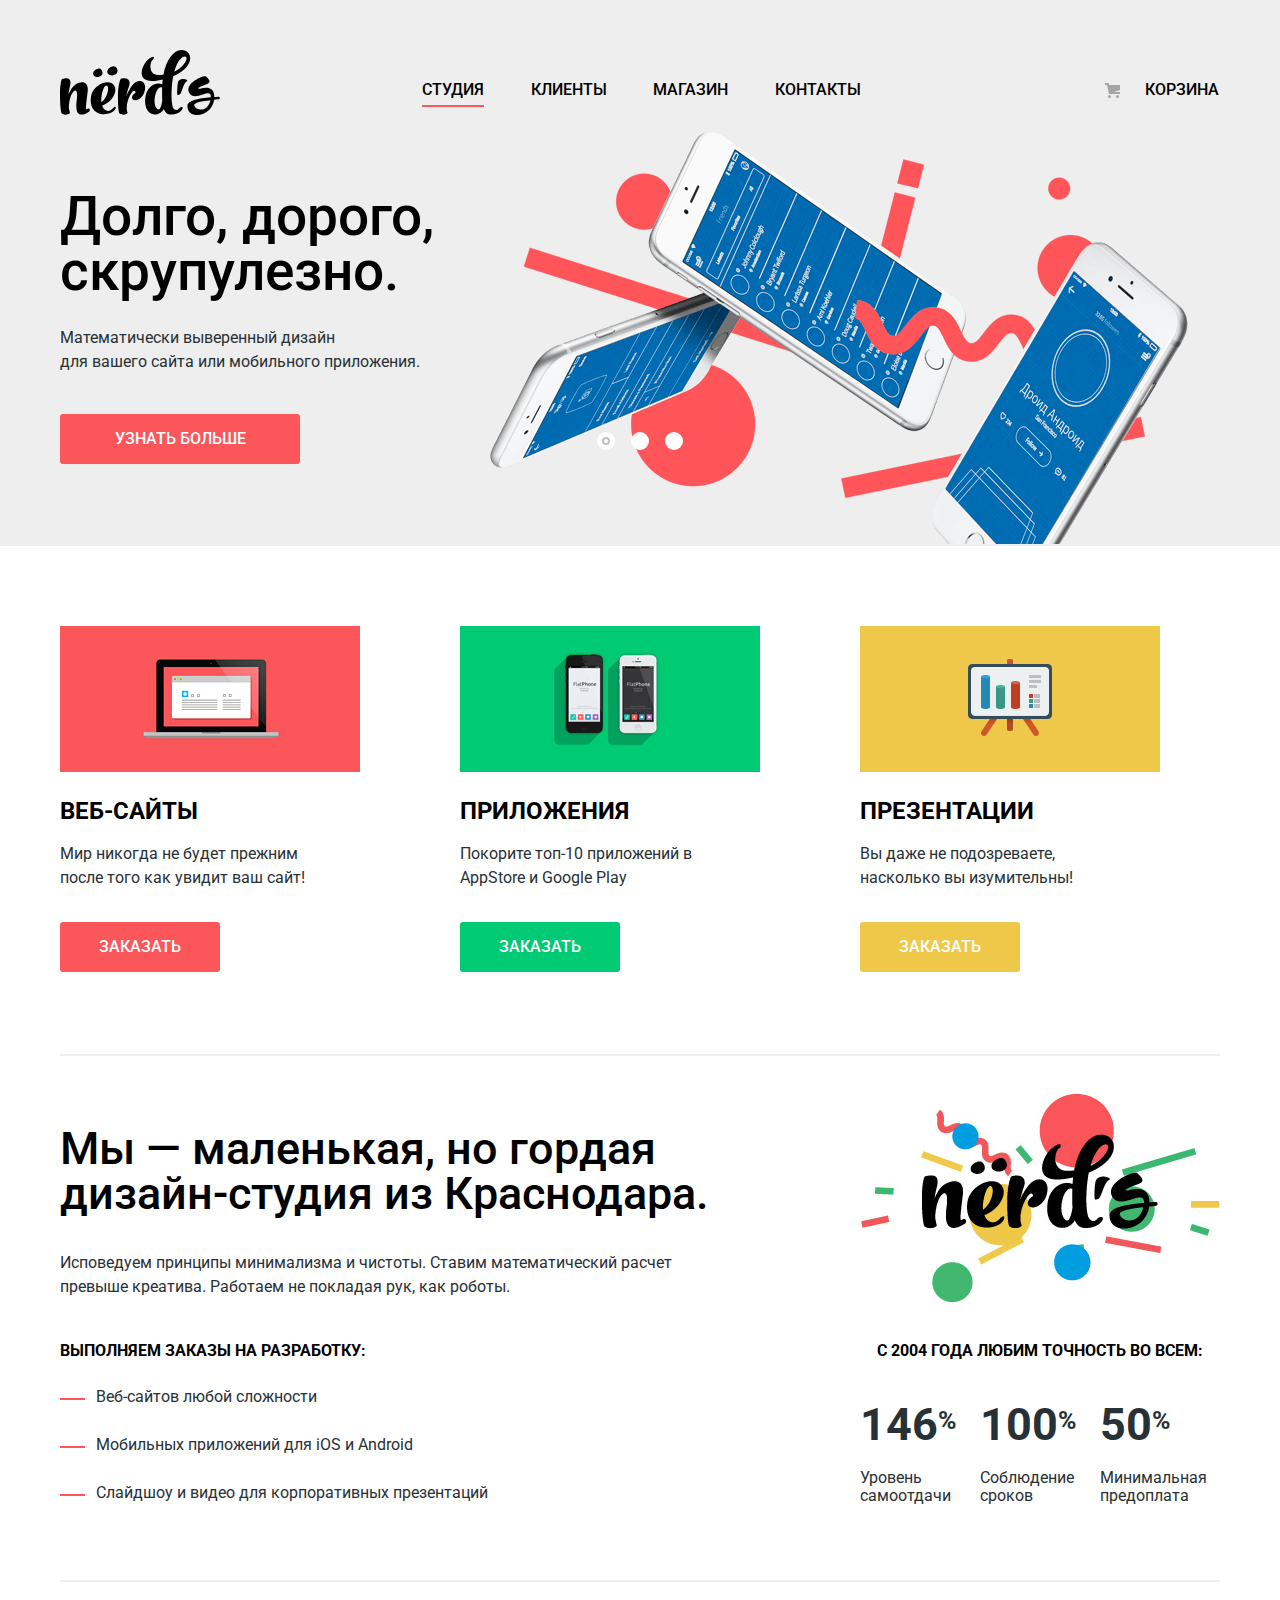
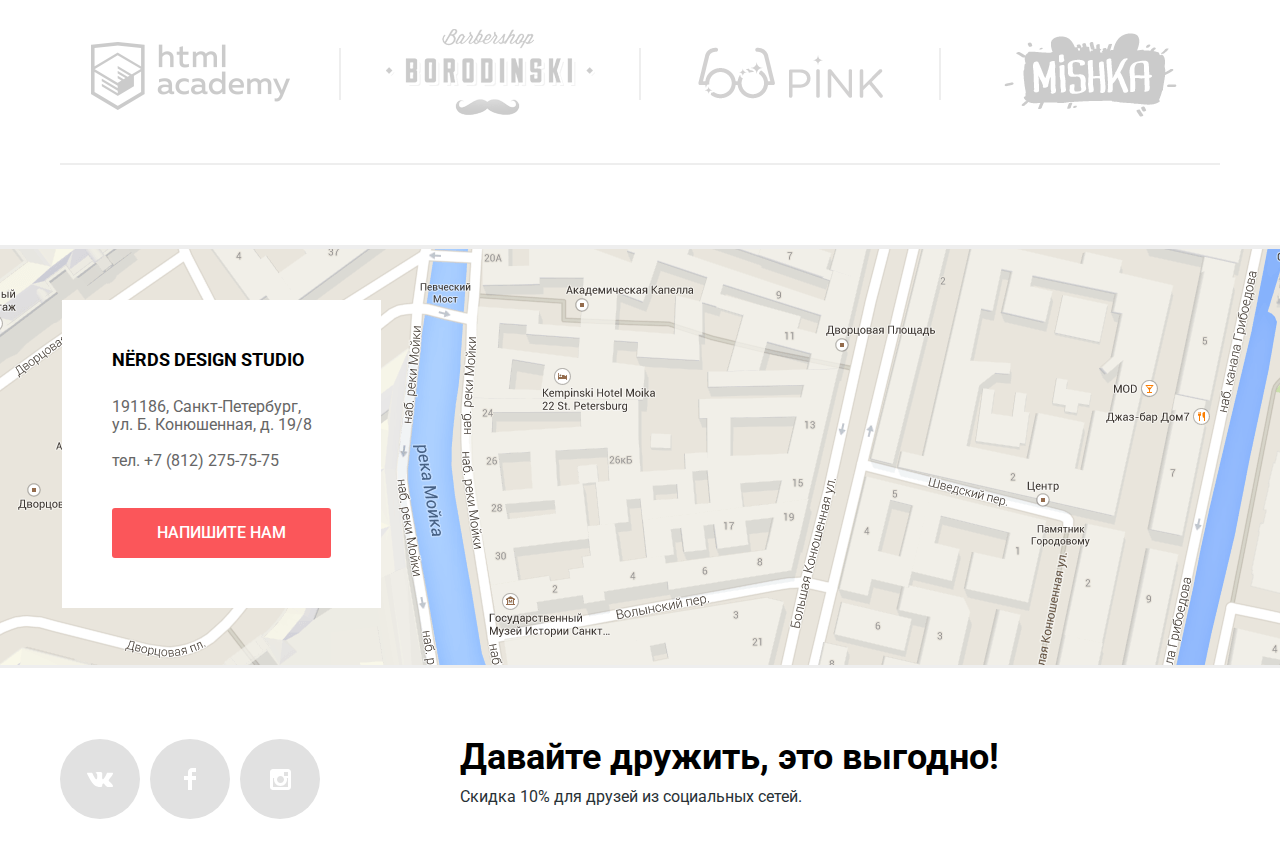
==== commit 1a6dfc5f: "added js" ====
--- a/index.html
+++ b/index.html
@@ -6,7 +6,7 @@
     <title>HTML Academy: Нёрдс</title>
     <link href="https://fonts.googleapis.com/css?family=Roboto:400,500,700&amp;subset=cyrillic" rel="stylesheet">
     <link href="css/normalize.css" rel="stylesheet">
-    <link href='css/style.min.css' rel='stylesheet'>
+    <link href='css/style.css' rel='stylesheet'>
   </head>
   <body>
 
@@ -137,23 +137,22 @@
       </ul>
     </section>
   </main>
-  <footer class="main-footer ">
-    <div class="footer-contacts-wrapper">
-      <section class="footer-contacts container">
-        <h2 class="visually-hidden">Контакты</h2>
-        <div class="footer-contacts-info">
-          <h2>Nёrds design studio</h2>
-          <p>
-            191186, Санкт-Петербург,<br>
-            ул. Б. Конюшенная, д. 19/8
-          </p>
-          <p>
-            тел. +7 (812) 275-75-75
-          </p>
-          <a class="button footer-contacts-button" href="write-us.html"  target="_blank">Напишите нам</a>
-        </div>
-      </section>
-    </div>
+  <footer class="main-footer">
+    <section class="footer-contacts">
+      <iframe src="https://www.google.com/maps/embed?pb=!1m14!1m8!1m3!1d3997.207512053241!2d30.323046999999995!3d59.938717000000004!3m2!1i1024!2i768!4f13.1!3m3!1m2!1s0x4696310fca145cc1%3A0x42b32648d8238007!2z0JHQvtC70YzRiNCw0Y8g0JrQvtC90Y7RiNC10L3QvdCw0Y8g0YPQuy4sIDE5LzgsINCh0LDQvdC60YIt0J_QtdGC0LXRgNCx0YPRgNCzLCDQoNC-0YHRltGPLCAxOTExODY!5e0!3m2!1suk!2sua!4v1537551413777" width="100%" height="416px" frameborder="0" style="border:0"></iframe>
+      <h2 class="visually-hidden">Контакты</h2>
+      <div class="footer-contacts-info">
+        <h2>Nёrds design studio</h2>
+        <p>
+          191186, Санкт-Петербург,<br>
+          ул. Б. Конюшенная, д. 19/8
+        </p>
+        <p>
+          тел. +7 (812) 275-75-75
+        </p>
+        <a class="button footer-contacts-button" href="write-us.html"  target="_blank">Напишите нам</a>
+      </div>
+    </section>
     <div class="footer-social container">
       <div class="footer-networks">
         <a class="social-button button-vk" href="#"><span class="visually-hidden">Вконтакте</span>
@@ -188,7 +187,7 @@
     </div>
   </footer>
 
-  <section class="modal modal-write-us">
+  <section class="modal modal-write-us modal-visible">
     <h2>Напишите нам</h2>
     <form class="write-us-form" action="https://echo.htmlacademy.ru" method="post">
       <p class="write-us-item write-us-name">
@@ -201,11 +200,12 @@
       </p>
       <p class="write-us-item write-us-text">
         <label for="question-text">Текст письма:</label>
-        <textarea id="question-text" name="text" rows="5" placeholder="В свободной форме"></textarea>
+        <textarea id="question-text" name="userText" rows="5" placeholder="В свободной форме"></textarea>
       </p>
       <button class="button write-us-button" type="submit">Отправить</button>
     </form>
     <button class="modal-close" type="button">Закрыть</button>
   </section>
+  <script src="js/script.js"></script>
   </body>
 </html>
--- a/css/style.css
+++ b/css/style.css
@@ -0,0 +1,1621 @@
+html {     -webkit-font-smoothing: antialiased; }
+
+/***** correction main for IE11 ******/
+main {
+  display:block;
+}
+
+body {
+  margin: 0 auto;
+  padding: 0;
+
+  font-family: 'Roboto', Arial, sans-serif;
+  font-weight: normal;
+  font-size: 16px;
+  line-height: 24px;
+  color: #283136;
+}
+
+h1, h2, h3 {
+  color: #000000;
+}
+
+a {
+  text-decoration: none;
+}
+
+img {
+  max-width: 100%;
+  height: auto;
+}
+
+.visually-hidden:not(:focus):not(:active),
+input[type="checkbox"].visually-hidden,
+input[type="radio"].visually-hidden {
+  position: absolute;
+
+  width: 1px;
+  height: 1px;
+  margin: -1px;
+  border: 0;
+  padding: 0;
+
+  white-space: nowrap;
+
+  -webkit-clip-path: inset(100%);
+
+  clip-path: inset(100%);
+  clip: rect(0 0 0 0);
+  overflow: hidden;
+}
+
+/***** Button *********/
+
+.button {
+  display: inline-block;
+  font-size: 16px;
+  line-height: 18px;
+  font-weight: 500;
+  text-align: center;
+  vertical-align: middle;
+  text-transform: uppercase;
+
+  border: none;
+}
+
+.button:active {
+  box-shadow: inset 0 3px 0 rgba(0, 1, 1, 0.1);
+}
+/****** container **********/
+
+.container {
+  width: 1160px;
+  margin: 0 auto;
+  padding: 0 20px;
+}
+
+/**** main-header *********/
+
+.main-header {
+  padding-top: 50px;
+  margin-bottom: 80px;
+  background-color: #eeeeee;
+}
+
+.main-navigation {
+  display: -webkit-box;
+  display: -ms-flexbox;
+  display: flex;
+  -ms-flex-wrap: wrap;
+  flex-wrap: wrap;
+  -webkit-box-pack: justify;
+  -ms-flex-pack: justify;
+  justify-content: space-between;
+
+  line-height: 30px;
+  text-transform: uppercase;
+  font-weight: 500;
+}
+
+.site-navigation ul,
+.user-navigation ul {
+  display: -webkit-box;
+  display: -ms-flexbox;
+  display: flex;
+  -ms-flex-wrap: wrap;
+  flex-wrap: wrap;
+  -webkit-box-pack: justify;
+  -ms-flex-pack: justify;
+  justify-content: space-between;
+  list-style: none;
+  margin: 25px 0 0 0;
+  padding: 0;
+}
+
+.site-navigation ul
+{
+  margin-left: -45px;
+}
+
+.site-navigation {
+  width: 439px;
+}
+
+.user-navigation {
+  position: relative;
+
+  margin-left: auto;
+  width: 115px;
+}
+
+.user-navigation .basket-link {
+  position: relative;
+  padding-left: 40px;
+}
+
+.basket-link:before {
+  content:"";
+  position: absolute;
+  width: 15px;
+  height: 15px;
+  top: 8px;
+  left: 0;
+  opacity: 0.3;
+  -ms-filter: "progid:DXImageTransform.Microsoft.Alpha(Opacity=30)";
+  background: url("../img/cart-icon.svg") no-repeat 0 0 transparent;
+}
+
+.main-header-logo {
+  margin-right: 202px;
+}
+
+.main-header-logo img {
+  display: block;
+}
+
+.main-header-logo:hover,
+.main-header-logo:focus
+{
+  opacity: 0.8;
+  -ms-filter: "progid:DXImageTransform.Microsoft.Alpha(Opacity=80)";
+}
+
+.main-header-logo:active
+{
+  opacity: 0.3;
+  -ms-filter: "progid:DXImageTransform.Microsoft.Alpha(Opacity=30)";
+}
+
+.site-navigation li {
+  margin-left: 45px;
+}
+
+.site-navigation a:link,
+.site-navigation a:visited,
+.user-navigation a:link,
+.user-navigation a:visited
+{
+  color: #000000;
+}
+
+.site-navigation a:hover,
+.site-navigation a:focus,
+.user-navigation a:hover,
+.user-navigation a:focus {
+  color: #fb565a;
+}
+
+.site-navigation a:active,
+.user-navigation a:active
+{
+  color: #000000;
+  opacity: 0.3;
+  -ms-filter: "progid:DXImageTransform.Microsoft.Alpha(Opacity=30)";
+}
+
+.site-navigation-active {
+  color: #000000;
+  border-bottom: 2px solid #fb565a;
+}
+
+/********* Index / Advantages *******/
+.slider {
+  position: relative;
+}
+
+.slider-controls {
+  position: absolute;
+  left: 50%;
+  bottom: 104px;
+
+  width: 160px;
+  height: 18px;
+
+  text-align: center;
+  font-size: 0;
+  -webkit-transform: translateX(-50%);
+  transform: translateX(-50%);
+}
+
+.slider-controls label {
+  position: relative;
+
+  display: inline-block;
+  width: 18px;
+  height: 18px;
+  padding: 8px;
+
+  border-radius: 50%;
+  cursor: pointer;
+}
+
+.slider-controls label:after{
+  content: "";
+
+  position: absolute;
+  top: 8px;
+  left: 8px;
+  z-index: 1;
+
+  width: 18px;
+  height: 18px;
+
+  background: #ffffff;
+
+  border-radius: 50%;
+}
+
+#product-1:checked ~ .slider-controls .slider-controls-item--1:before,
+#product-2:checked ~ .slider-controls .slider-controls-item--2:before,
+#product-3:checked ~ .slider-controls .slider-controls-item--3:before {
+  content: "";
+
+  position: absolute;
+  left: 50%;
+  top: 50%;
+  z-index: 2;
+
+  width: 4px;
+  height: 4px;
+  margin: -4px;
+
+  background-color: inherit;
+  border: 2px solid #c1c1c1;
+  border-radius: 50%;
+}
+
+#product-1:checked ~ .slider-list .slider-slide-1 {
+  display: block;
+}
+
+#product-2:checked ~ .slider-list .slider-slide-2 {
+  display: block;
+}
+
+#product-3:checked ~ .slider-list .slider-slide-3 {
+  display: block;
+}
+
+.slider-list {
+  margin: 0;
+  padding: 0;
+
+  list-style: none;
+}
+
+.slider-item {
+  display: none;
+  padding: 74px 0 82px 0;
+}
+
+.slider-slide-1 {
+  background: url("../img/slide1.png") no-repeat 93% 16px;;
+}
+
+.slider-slide-2 {
+  background: url("../img/slide2.png") no-repeat 100% 0;
+}
+
+.slider-slide-3 {
+  background: url("../img/slide3.png") no-repeat 100% 18px;
+}
+
+.slider-item h3 {
+  max-width: 600px;
+  margin: 0 0 27px 0;
+
+  font-size: 55px;
+  line-height: 55px;
+  font-weight: 500;
+}
+
+.slider-item p {
+  max-width: 430px;
+  margin: 0;
+  margin-bottom: 40px;
+}
+
+.slider-button
+{
+  display: block;
+  padding: 10px 10px;
+  width: 220px;
+  font-weight: 500;
+  font-size: 16px;
+  line-height: 30px;
+
+  color: #ffffff;
+
+  background-color: #fb565a;
+  border-radius: 3px;
+}
+
+.slider-button:hover,
+.slider-button:focus
+{
+  background-color: #e74246;
+}
+
+.slider-button:active
+{
+  color: rgba(255, 255, 255, 0.3);
+  background-color: #d7373b;
+}
+
+/************* Services ******************/
+
+.services {
+  padding-right: 60px;
+  margin-bottom: 78px;
+  min-height: 348px;
+}
+
+.services-list
+{
+  display: -webkit-box;
+  display: -ms-flexbox;
+  display: flex;
+  -webkit-box-pack: justify;
+  -ms-flex-pack: justify;
+  justify-content: space-between;
+  min-height: 350px;
+
+  list-style: none;
+  padding:0;
+  margin:0;
+}
+
+.service-item {
+  width: 300px;
+  min-height: 348px;
+  position: relative;
+}
+
+.service-item h3 {
+  font-size: 24px;
+  line-height: 20px;
+  font-weight: bold;
+  text-transform: uppercase;
+  margin-bottom: 21px;
+  margin-top: 29px;
+}
+
+.service-item p {
+  margin: 0 0 32px 0;
+}
+
+.service-item img {
+  display: block;
+}
+
+.service-button
+{
+  width: 140px;
+  padding: 10px 10px;
+
+  line-height: 30px;
+  text-align: center;
+  font-weight: 500;
+  color: #ffffff;
+
+  border-radius: 3px;
+}
+
+.service-button:active
+{
+  color: rgba(255, 255, 255, 0.3);
+}
+
+.service-site-button
+{
+  background-color: #fb565a;
+}
+
+.service-site-button:hover,
+.service-site-button:focus
+{
+  background-color: #e74246;
+}
+
+.service-site-button:active
+{
+  background-color: #d7373b;
+}
+
+.service-application-button
+{
+  background-color: #00ca74;
+}
+
+.service-application-button:hover,
+.service-application-button:focus
+{
+  background-color: #00bc6c;
+}
+
+.service-application-button:active
+{
+  background-color: #00aa62;
+}
+
+.service-presentation-button
+{
+  background-color: #efc84a;
+}
+
+.service-presentation-button:hover,
+.service-presentation-button:focus
+{
+  background-color: #eab534;
+}
+
+.service-presentation-button:active
+{
+  background-color: #e5a722;
+}
+
+/********** studio  ********/
+
+.studio {
+  display: -webkit-box;
+  display: -ms-flexbox;
+  display: flex;
+  -webkit-box-pack: justify;
+  -ms-flex-pack: justify;
+  justify-content: space-between;
+
+  min-height: 524px;
+  border-top: 2px solid #eeeeee;
+  border-bottom: 2px solid #eeeeee;
+}
+
+.studio ul
+{
+  list-style: none;
+  margin: 0;
+  padding: 0;
+}
+
+.studio-work h2
+{
+  font-size: 45px;
+  font-weight: 500;
+  line-height: 45px;
+  margin-bottom: 35px;
+}
+
+.studio-figures h3,
+.studio-work h3
+{
+  font-size: 16px;
+  line-height: 24px;
+  font-weight: bold;
+  text-transform: uppercase;
+  margin-top: 40px;
+  margin-bottom: 22px;
+}
+
+.studio-work, .studio-figures
+{
+  box-sizing: border-box;
+}
+
+.studio-work-item {
+  position: relative;
+}
+
+.studio-work-item:before {
+  content: "";
+  position:absolute;
+  top: 13px;
+  left: -36px;
+  width: 25px;
+  border-top: 2px solid #fb565a;
+}
+
+.studio .figures-number
+{
+  font-size: 45px;
+  line-height: 10px;
+  font-weight: bold;
+}
+
+.figures-percent {
+  position: relative;
+}
+
+.figures-percent:after {
+  content: "%";
+  position: absolute;
+  font-size: 25px;
+  top: 18px;
+  right: -18px;
+}
+
+.studio .figures-text
+{
+  font-size: 16px;
+  line-height: 18px;
+}
+
+.studio-work {
+  width: 655px;
+  padding-top: 33px;
+}
+
+.studio-work li {
+  margin-bottom: 24px;
+  margin-left: 36px;
+}
+
+.studio-figures {
+  width: 360px;
+  padding-top: 38px;
+  text-align: center;
+}
+
+.studio-figures img {
+  margin-bottom: -10px;
+}
+
+ul.figures-list {
+  display: -webkit-box;
+  display: -ms-flexbox;
+  display: flex;
+  margin-top: -10px;
+  -webkit-box-pack: justify;
+  -ms-flex-pack: justify;
+  justify-content: space-between;
+}
+
+.figures-item{
+  width: 120px;
+  text-align: left;
+}
+
+.figures-item .figures-text{
+  margin-top: -6px;
+}
+
+/***** clients ******/
+
+.clients {
+  margin-bottom: 80px;
+}
+
+.clients-list
+{
+  display: -webkit-box;
+  display: -ms-flexbox;
+  display: flex;
+  -webkit-box-pack: justify;
+  -ms-flex-pack: justify;
+  justify-content: space-between;
+
+  min-height: 183px;
+
+  box-sizing: border-box;
+
+  margin:0;
+  padding:0;
+  border-bottom: 2px solid #eeeeee;
+
+  list-style: none;
+}
+
+.clients-item
+{
+  position: relative;
+  width: 260px;
+  box-sizing: border-box;
+
+  text-align: center;
+}
+
+
+.clients-item:not(:last-child):after {
+  content: "";
+  position: absolute;
+  border-left: 2px solid #eeeeee;
+  height: 52px;
+  top: 66px;
+  right: -21px;
+}
+
+.clients-item a {
+  display: block;
+  opacity: 0.2;
+  -ms-filter: "progid:DXImageTransform.Microsoft.Alpha(Opacity=20)";
+;}
+
+.clients-item a:hover,
+.clients-item a:focus
+{
+  opacity: 1;
+  -ms-filter: "progid:DXImageTransform.Microsoft.Alpha(Opacity=100)";
+}
+
+.clients-item a:active
+{
+  opacity: 0.1;
+  -ms-filter: "progid:DXImageTransform.Microsoft.Alpha(Opacity=10)";
+}
+
+.clients-academy {
+  margin-top: 60px;
+}
+
+.clients-borodinski{
+  margin-top: 47px;
+}
+
+.clients-pink{
+  margin-top: 65px;
+}
+
+.clients-mishka{
+  margin-top: 51px;
+}
+
+
+/*********** main-footer *********/
+.footer-contacts {
+  position: relative;
+  min-height: 416px;
+  margin-bottom: 71px;
+
+  background:
+    url("../img/map.png") 50% 50% no-repeat #eeeeee;
+    url("../img/map-marker.png") 50% 190px no-repeat transparent;
+}
+
+.footer-contacts-info {
+  position: absolute;
+  top: 55px;
+  left: 50%;
+
+  width: 319px;
+  height: 308px;
+  box-sizing: border-box;
+
+  background-color: #ffffff;
+
+  padding-top: 45px;
+  padding-left: 50px;
+  margin-left: -578px;
+}
+
+.footer-contacts-info h2
+{
+  font-weight: bold;
+  font-size: 18px;
+  line-height: 30px;
+  text-transform: uppercase;
+
+  margin: 0 0 23px 0;
+}
+
+.footer-contacts-info p
+{
+  line-height: 18px;
+  color: #666666;
+  margin-bottom: 18px;
+}
+
+.footer-contacts-button
+{
+  display: block;
+  line-height: 30px;
+  width: 199px;
+  margin-top: 38px;
+  padding: 10px 10px;
+
+  color: #ffffff;
+  background-color: #fb565a;
+  border-radius: 3px;
+}
+
+.footer-contacts-button:hover,
+.footer-contacts-button:focus
+{
+  background-color: #e74246;
+}
+
+.footer-contacts-button:active
+{
+  color: rgba(255, 255, 255, 0.3);
+  background-color: #d7373b;
+}
+
+.footer-social {
+  display: -webkit-box;
+  display: -ms-flexbox;
+  display: flex;
+  min-height: 82px;
+}
+
+.footer-networks {
+  display: -webkit-box;
+  display: -ms-flexbox;
+  display: flex;
+  padding-top: 0;
+  -webkit-box-pack: justify;
+  -ms-flex-pack: justify;
+  justify-content: space-between;
+  width: 260px;
+  min-height: 82px;
+  margin-right: 140px;
+}
+
+.footer-discount {
+  width: 560px;
+  height: 82px;
+}
+
+.social-button {
+  display: -webkit-box;
+  display: -ms-flexbox;
+  display: flex;
+  -webkit-box-align: center;
+  -ms-flex-align: center;
+  align-items: center;
+  -webkit-box-pack: center;
+  -ms-flex-pack: center;
+  justify-content: center;
+
+  width: 80px;
+  height: 80px;
+  border-radius: 40px;
+
+  background-color: #e1e1e1;
+}
+
+.social-button:hover,
+.social-button:focus
+{
+  background-color: #e74246;
+}
+
+.social-button:hover path,
+.social-button:focus path {
+  fill: #ffffff;
+}
+
+.social-button:active
+{
+  background-color: #d7373b;
+  box-shadow: inset 0 3px 0 rgba(0, 1, 1, 0.1) ;
+}
+
+.social-button:active path {
+  fill: #e37376;
+}
+
+.footer-friends
+{
+  margin: 0 0 -5px 0;
+  font-size: 36px;
+  font-weight: bold;
+  line-height: 36px;
+  color: #000000;
+}
+
+.footer-discount
+{
+  font-size: 16px;
+  line-height: 22px;
+}
+
+/******** modal ********/
+
+.modal
+{
+  font-size: 16px;
+  line-height: 18px;
+}
+
+.modal h2 {
+  font-size: 45px;
+  line-height: 45px;
+}
+
+.write-us-form label {
+  font-weight:bold;
+}
+
+.write-us-form input,
+.write-us-form textarea
+{
+  font: inherit;
+  color: rgba(68, 68, 68, 0.5);
+
+  padding: 5px;
+
+  border: 2px solid #d7dcde;
+}
+
+.write-us-form input:hover,
+.write-us-form textarea:hover
+{
+  border-color: #b4b9bb;
+}
+
+.write-us-form input:focus,
+.write-us-form textarea:focus
+{
+  border-color: #b4b9bb;
+}
+
+.write-us-form input:invalid,
+.write-us-form textarea:invalid
+{
+  border-color: #b4b9bb;
+}
+
+.write-us-button
+{
+  color: #ffffff;
+  font-size: 16px;
+  line-height: 18px;
+  background-color: #fb565a;
+}
+
+.write-us-button:hover,
+.write-us-button:focus
+{
+  background-color: #e74246;
+}
+
+.write-us-button:active
+{
+  color: rgba(255, 255, 255, 0.3);
+  background-color: #d7373b;
+}
+
+/**********************************************************************************************************************/
+/************************************************ Catalog *************************************************************/
+/**********************************************************************************************************************/
+
+.catalog-main-container {
+  display: -webkit-box;
+  display: -ms-flexbox;
+  display: flex;
+  -webkit-box-pack: justify;
+  -ms-flex-pack: justify;
+  justify-content: space-between;
+  margin-bottom: 0;
+}
+
+.catalog-header {
+  min-height: 305px;
+  margin-bottom: 57px;
+}
+
+.catalog-page-title{
+  font-size: 55px;
+  font-weight: 500;
+  line-height: 55px;
+  text-align: center;
+
+  margin-top: 73px;
+}
+
+/******** Custom range control ***********************/
+
+.range-filter {
+  width: 260px;
+  margin-top: 52px;
+}
+
+.range-controls {
+  position: relative;
+  height: 41px;
+  margin-bottom: 15px;
+  padding-top: 39px;
+  padding-right: 20px;
+  padding-left: 20px;
+
+  background-color: #f1f1f1;
+
+  border-radius: 5px;
+}
+
+.range-controls .scale {
+  height: 2px;
+
+  background: #d7dcde;
+}
+
+.range-controls .bar {
+  width: 70%;
+  height: 2px;
+
+  background: #00ca74;
+}
+
+.range-controls .toggle {
+  position: absolute;
+  top: 31px;
+  left: 0;
+
+  width: 4px;
+  height: 4px;
+  padding: 0;
+
+  border: 8px solid #ffffff;
+  background-color: #ababab;
+  box-shadow: 0 2px 1px 0 #cfcfcf;
+  border-radius: 50%;
+  cursor: pointer;
+}
+
+.range-controls .toggle-min {
+  left: 18px;
+}
+
+.range-controls .toggle-max {
+  left: 160px;
+}
+
+.price-controls {
+  font-size: 0;
+}
+
+.price-controls label {
+  display: inline-block;
+  width: 50%;
+
+  font-size: 16px;
+  text-transform: uppercase;
+}
+
+.price-controls input {
+  width: 60px;
+  padding: 8px 10px;
+  margin-left: 10px;
+
+  font-family: Roboto, Arial, sans-serif;
+  font-size: 16px;
+  text-align: center;
+  color: #283136;
+
+  border: none;
+  border-radius: 5px;
+  background: #f1f1f1;
+}
+
+.max-price {
+  text-align: right;
+}
+
+/*********  Filter *****/
+
+.filters {
+  width:  260px;
+  min-height: 272px;
+}
+
+.filter fieldset {
+  padding: 0;
+  border: none;
+}
+
+.filter-price {
+  margin-bottom:  59px;
+}
+
+.filter legend {
+  font-size: 18px;
+  line-height: 24px;
+  text-transform: uppercase;
+  font-weight: 700;
+  color: #000000;
+
+  margin-bottom: 0;
+}
+
+.filter-grid legend,
+.filter-features legend {
+  margin-bottom: 18px;
+}
+
+.filter-grid {
+  margin-bottom: 29px;
+}
+
+.filter-features {
+  margin-bottom: 31px;
+}
+
+.filter ul {
+  list-style: none;
+  margin: 0;
+  padding: 0;
+
+  line-height: 20px;
+  color: #283136;
+}
+
+.filter-option {
+  margin-bottom: 20px;
+  padding-left: 35px;
+}
+
+.filter-input + label {
+  position: relative;
+
+  display: block;
+
+  cursor: pointer;
+  -webkit-user-select: none;
+  -moz-user-select: none;
+  -ms-user-select: none;
+  user-select: none;
+}
+
+.filter-input:hover + label,
+.filter-input:focus + label {
+  color: #000000;
+}
+
+.filter-input:disabled + label {
+  color: #000000;
+
+  opacity: 0.3;
+
+  -ms-filter: "progid:DXImageTransform.Microsoft.Alpha(Opacity=30)";
+}
+
+.filter-input-radio + label:before {
+  content: "";
+  position: absolute;
+
+  width: 25px;
+  height: 25px;
+
+  top: -2px;
+  left: -36px;
+
+  background: url("../img/radio-off.svg") no-repeat 0 0 transparent;
+  opacity: 0.4;
+  -ms-filter: "progid:DXImageTransform.Microsoft.Alpha(Opacity=40)";
+}
+
+.filter-input-radio:checked + label:before {
+  content: "";
+  position: absolute;
+
+  width: 25px;
+  height: 25px;
+
+  top: -2px;
+  left: -36px;
+
+  background: url("../img/radio-on.svg") no-repeat 0 0 transparent;
+  opacity: 0.4;
+  -ms-filter: "progid:DXImageTransform.Microsoft.Alpha(Opacity=40)";
+}
+
+.filter-input-checkbox + label:before {
+  content: "";
+  position: absolute;
+
+  width: 25px;
+  height: 25px;
+
+  top: -2px;
+  left: -36px;
+
+  background: url("../img/checkbox-off.svg") no-repeat 0 0 transparent;
+  opacity: 0.4;
+  -ms-filter: "progid:DXImageTransform.Microsoft.Alpha(Opacity=40)";
+}
+
+.filter-input-checkbox:checked + label:before {
+  content: "";
+  position: absolute;
+
+  width: 25px;
+  height: 25px;
+
+  top: -2px;
+  left: -36px;
+
+  background: url("../img/checkbox-on.svg") no-repeat 0 0 transparent;
+  opacity: 0.4;
+  -ms-filter: "progid:DXImageTransform.Microsoft.Alpha(Opacity=40)";
+}
+
+.filter-button {
+  font-size: 16px;
+  line-height: 18px;
+  font-weight: 500;
+  text-transform: uppercase;
+
+  padding: 15px 88px;
+  color: #000000;
+  background-color: #eeeeee;
+  border-radius: 3px;
+}
+
+.filter-button:hover,
+.filter-button:focus {
+  background-color: #dfdfdf;
+}
+
+.filter-button:active {
+  background-color: #d5d5d5;
+  color: rgba(0, 0, 0, 0.3);
+  box-shadow: inset 0 3px 0 rgba(0, 1, 1, 0.1) ;
+}
+
+.sorting-catalog-container {
+  display: -webkit-box;
+  display: -ms-flexbox;
+  display: flex;
+  -webkit-box-orient: vertical;
+  -webkit-box-direction: normal;
+  -ms-flex-direction: column;
+  flex-direction: column;
+
+  width: 760px;
+}
+
+/************ sorting order ***********/
+
+.sorting {
+  display: -webkit-box;
+  display: -ms-flexbox;
+  display: flex;
+  -webkit-box-align: baseline;
+  -ms-flex-align: baseline;
+  align-items: baseline;
+  width: 760px;
+  height: 42px;
+}
+
+.sorting-types, .sorting-order {
+  display: -webkit-box;
+  display: -ms-flexbox;
+  display: flex;
+  list-style: none;
+  margin: 0;
+  padding: 0;
+  font-size: 14px;
+  line-height: 18px;
+  text-transform: uppercase;
+
+  color:#000000;
+}
+
+.sorting-types {
+  display: -webkit-box;
+  display: -ms-flexbox;
+  display: flex;
+  -webkit-box-pack: justify;
+  -ms-flex-pack: justify;
+  justify-content: space-between;
+  width: 270px;
+  margin-right: auto;
+}
+
+.sorting-order {
+  display: -webkit-box;
+  display: -ms-flexbox;
+  display: flex;
+  -webkit-box-pack: justify;
+  -ms-flex-pack: justify;
+  justify-content: space-between;
+  width: 41px;
+}
+
+.sorting-types-item a, .sorting-order-item a {
+  color: #000000;
+  opacity: 0.3;
+  -ms-filter: "progid:DXImageTransform.Microsoft.Alpha(Opacity=30)";
+}
+
+.sorting-types-item a:hover,
+.sorting-order-item a:hover,
+.sorting-types-item a:focus,
+.sorting-order-item a:focus {
+  opacity: 0.6;
+  -ms-filter: "progid:DXImageTransform.Microsoft.Alpha(Opacity=60)";
+}
+
+.sorting-types-item-current a,
+.sorting-order-item-current a,
+.sorting-types-item a:active,
+.sorting-order-item a:active {
+  color: #000000;
+  opacity: 1;
+  -ms-filter: "progid:DXImageTransform.Microsoft.Alpha(Opacity=100)";
+}
+
+.sorting h2 {
+  font-size: 18px;
+  line-height: 18px;
+  margin: 0 265px 0 0;
+  font-weight: bold;
+  text-transform: uppercase;
+}
+
+/************ catalog list ************/
+
+.catalog {
+  width: 760px;
+  min-height: 2044px;
+  margin-bottom: 49px;
+}
+
+.catalog-list {
+  display: -webkit-box;
+  display: -ms-flexbox;
+  display: flex;
+  -webkit-box-pack: start;
+  -ms-flex-pack: start;
+  justify-content: flex-start;
+  -ms-flex-wrap: wrap;
+  flex-wrap: wrap;
+  list-style: none;
+  margin: 0 0 60px 0;
+  padding: 0;
+}
+
+.catalog-item {
+  box-sizing: border-box;
+  position: relative;
+  margin-top: 35px;
+  padding-top: 39px;
+  width: 360px;
+}
+
+.catalog-item:hover {
+  box-shadow: 0 6px 15px 0 rgba(0, 1, 1, 0.25);
+}
+
+.catalog-item:before {
+  content: "";
+  position: absolute;
+  width: 360px;
+  height: 40px;
+  top: 0;
+  opacity: 0.12;
+  -ms-filter: "progid:DXImageTransform.Microsoft.Alpha(Opacity=12)";
+  background-image: url("../img/browser.svg");
+}
+
+.catalog-item:hover:before
+{
+  opacity: 1;
+  -ms-filter: "progid:DXImageTransform.Microsoft.Alpha(Opacity=100)";
+}
+
+.catalog-item:nth-child(odd) {
+  margin-right: 40px;
+}
+
+.catalog-item > a {
+  display: block;
+}
+
+.catalog-item img {
+  display: block;
+  box-sizing: border-box;
+  width: 100%;
+  outline: 1px solid rgba(0, 1, 1, 0.1);
+  outline-offset: -1px;
+}
+
+.catalog-item:hover .catalog-item-offer
+{
+  display:block;
+}
+
+.catalog-item-offer {
+  box-sizing: border-box;
+  display: none;
+  position: absolute;
+  bottom:0;
+  width: 100%;
+  min-height: 230px;
+  text-align: center;
+  padding: 0 60px;
+
+  line-height: 18px;
+
+  overflow: auto;
+  background-color: #eeeeee;
+}
+
+.catalog-item-offer h3
+{
+  font-size: 18px;
+  line-height: 30px;
+  font-weight: bold;
+  text-transform: uppercase;
+  margin: 25px 0 15px 0;
+  text-align: center;
+}
+
+.catalog-item-button
+{
+  box-sizing: border-box;
+  font-size: 16px;
+  line-height: 18px;
+  color: #ffffff;
+  background-color: #fb565a;
+  display: block;
+  width: 200px;
+  padding: 16px 10px;
+  margin-left: auto;
+  margin-right: auto;
+  margin-bottom: 43px;
+  margin-top: 31px;
+  border-radius: 3px;
+}
+
+.catalog-item-button:hover {
+  background-color: #e74246;
+}
+
+.catalog-item-button:active {
+  background-color: #d7373b;
+}
+
+/****** pagination **********/
+
+.pagination-list
+{
+  display:-webkit-box;
+  display:-ms-flexbox;
+  display:flex;
+  -ms-flex-wrap: wrap;
+  flex-wrap: wrap;
+  list-style: none;
+  margin: 0;
+  padding: 0;
+  width: 100%;
+}
+
+.pagination-item {
+  margin-right: 11px;
+  margin-bottom: 11px;
+}
+
+.pagination-item:last-child {
+  margin-right: 0;
+}
+
+.pagination-item a
+{
+  display: block;
+  padding: 16px 20px;
+
+  font-size: 16px;
+  line-height: 18px;
+  font-weight: 500;
+  text-transform: uppercase;
+  color: #000000;
+
+  background-color: #eeeeee;
+  border-radius: 3px;
+}
+
+.pagination-item-current a {
+  color: #000000;
+
+  background-color: #ffffff;
+  *border: 3px solid #dbdbdb;
+  box-shadow: inset 0 0 0 3px #dbdbdb;
+}
+
+.pagination-item-next a {
+  padding: 16px 80px;
+}
+
+.pagination-item a:hover,
+.pagination-item-current a:focus {
+  color: #000000;
+
+  background-color: #dfdfdf;
+}
+
+.pagination-item a:active {
+  color: rgba(0, 0, 0, 0.3);
+  background-color: #d5d5d5;
+
+  box-shadow: inset 0 3px 0 rgba(0, 1, 1, 0.1) ;
+}
+
+/************* Modal **************/
+
+.modal {
+  display: none;
+  position: fixed;
+}
+
+.modal-write-us {
+  bottom: 180px;
+  left: 50%;
+
+  box-sizing: border-box;
+  width: 960px;
+  padding: 65px 98px 84px 98px;
+  margin-left: -480px;
+
+  background-color: #ffffff;
+  box-shadow: 0 20px 40px rgba(0, 1, 1, 0.75);
+}
+
+.modal-close {
+  position: absolute;
+  top: 78px;
+  right: 90px;
+
+  width: 21px;
+  height: 21px;
+
+  background-color: transparent;
+
+  font-size: 0;
+
+  border:0;
+
+  cursor: pointer;
+}
+
+.modal-close:before,
+.modal-close:after {
+  content: "";
+
+  position: absolute;
+  top: 9px;
+  left: -4px;
+
+  width: 28px;
+  height: 4px;
+  background-color: #fecccd;
+}
+
+.modal-close:hover:before,
+.modal-close:hover:after {
+  background-color: #fc9092;
+}
+
+.modal-close:active:before,
+.modal-close:active:after {
+  background-color: #ffeeee;
+}
+
+.modal-close:before {
+  -webkit-transform: rotate(45deg);
+  transform: rotate(45deg);
+}
+
+.modal-close:after {
+  -webkit-transform: rotate(-45deg);
+  transform: rotate(-45deg);
+}
+
+.modal-write-us h2 {
+  margin: 0 0 25px 0;
+  font-size: 45px;
+  line-height: 45px;
+  font-weight: 500;
+}
+
+.write-us-form {
+  display:-webkit-box;
+  display:-ms-flexbox;
+  display:flex;
+  -ms-flex-wrap: wrap;
+  flex-wrap: wrap;
+}
+
+.write-us-form input,
+.write-us-form textarea
+{
+  box-sizing: border-box;
+  width: 100%;
+  padding: 15px;
+  border-radius: 3px;
+  border: 2px solid #d7dcde;
+  color: rgba(68, 68, 68, 0.5);
+}
+
+.write-us-form input:hover,
+.write-us-form textarea:hover
+{
+  border-color: #b4b9bb;
+  color: rgba(68, 68, 68, 0.5);
+}
+
+.write-us-form input:focus,
+.write-us-form textarea:focus
+{
+  border-color: #000000;
+  color: rgba(68, 68, 68, 1);
+}
+
+
+.write-us-name,
+.write-us-email {
+  width: 360px;
+}
+
+.write-us-name {
+  margin-right: 40px;
+}
+
+.write-us-text {
+  margin-bottom: 40px;
+}
+
+.write-us-form label{
+  display: block;
+  padding-bottom: 10px
+}
+
+.write-us-text {
+  width: 760px;
+}
+
+.write-us-button {
+  padding: 15px 85px;
+  border-radius: 3px;
+}
+
+.write-us-form .modal-validation-error {
+  border: 2px solid #e74246;
+  color: #e74246;
+}
+
+@keyframes bounce {
+  0% {
+    transform: translateY(-2000px);
+  }
+
+  70% {
+    transform: translateY(30px);
+  }
+
+  90% {
+    transform: translateY(-10px);
+  }
+
+  100% {
+    transform: translateY(0);
+  }
+}
+
+@keyframes shake {
+  0%,
+  100% {
+    transform: translateX(0);
+  }
+
+  10%,
+  30%,
+  50%,
+  70%,
+  90% {
+    transform: translateX(-10px);
+  }
+
+  20%,
+  40%,
+  60%,
+  80% {
+    transform: translateX(10px);
+  }
+}
+
+.modal-error {
+  animation: shake 0.6s;
+}
+
+.modal-show {
+  display: block;
+  animation: bounce 0.6s;
+}
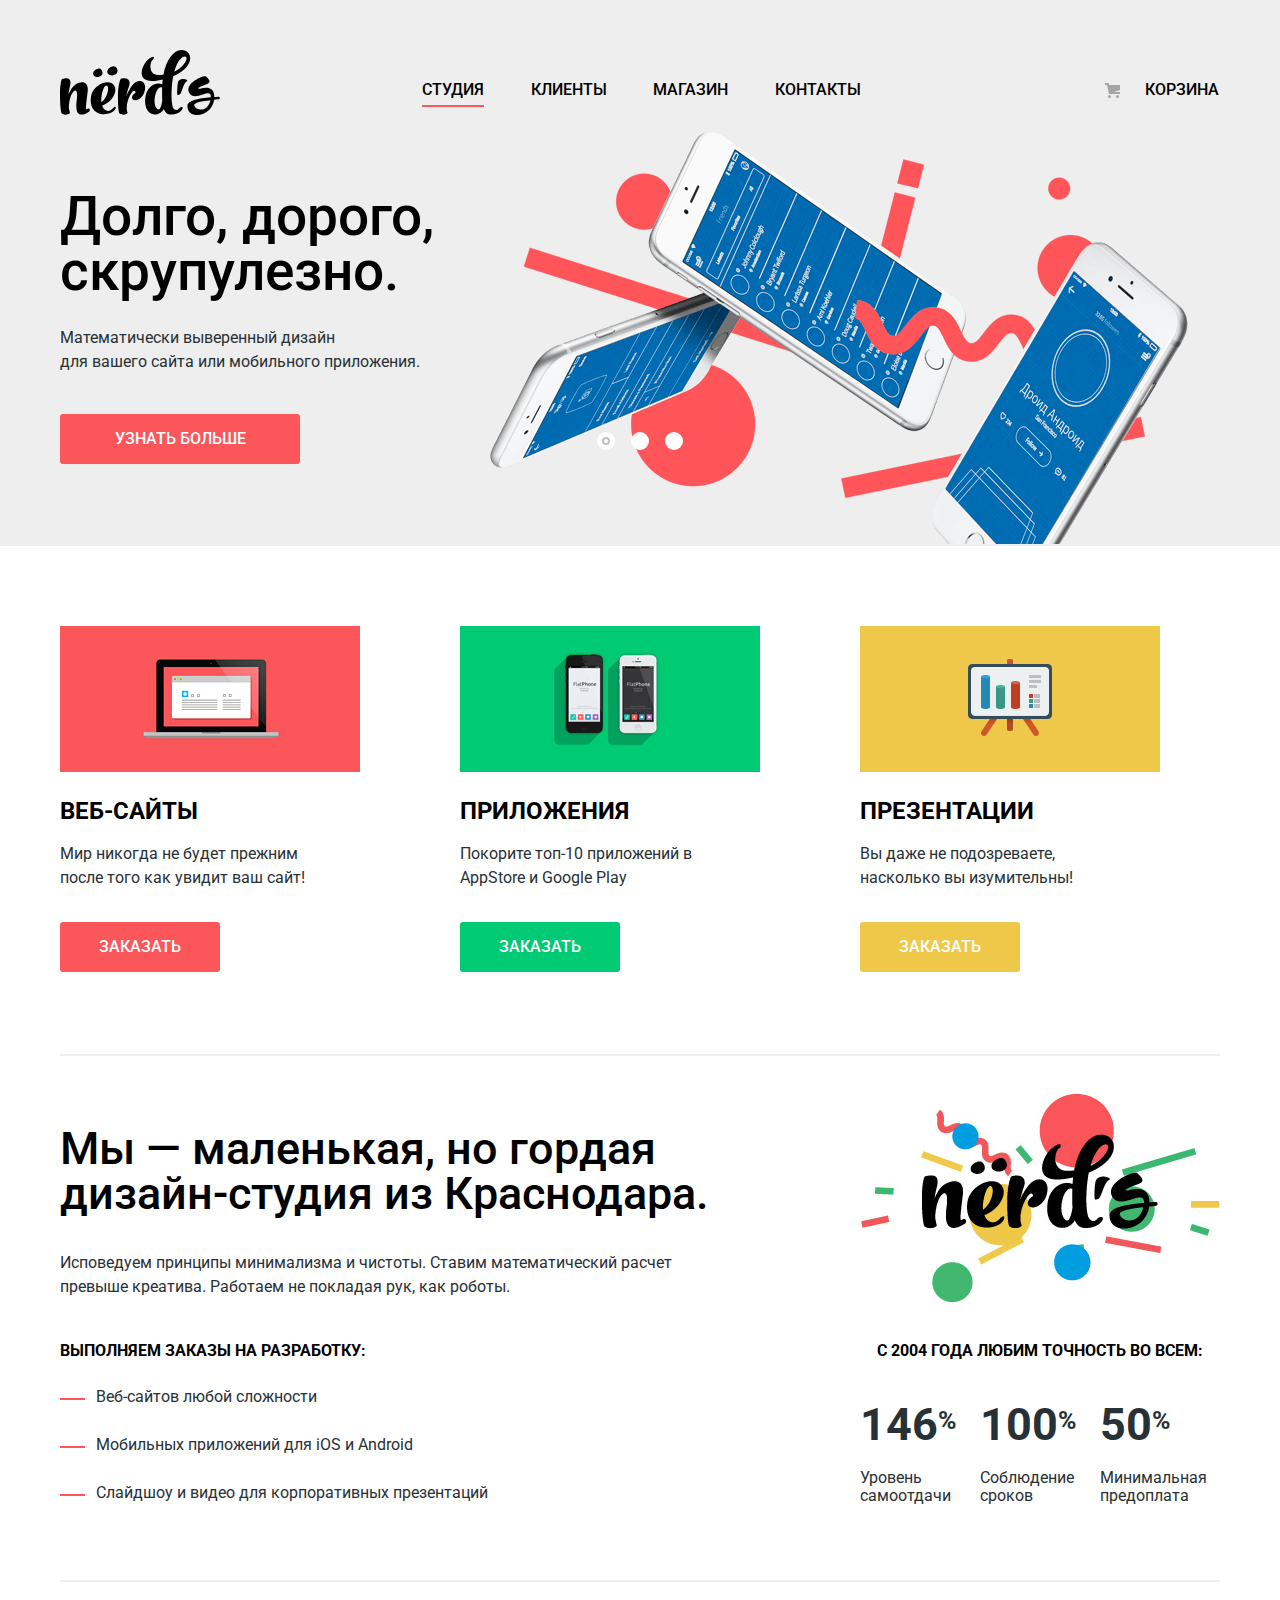
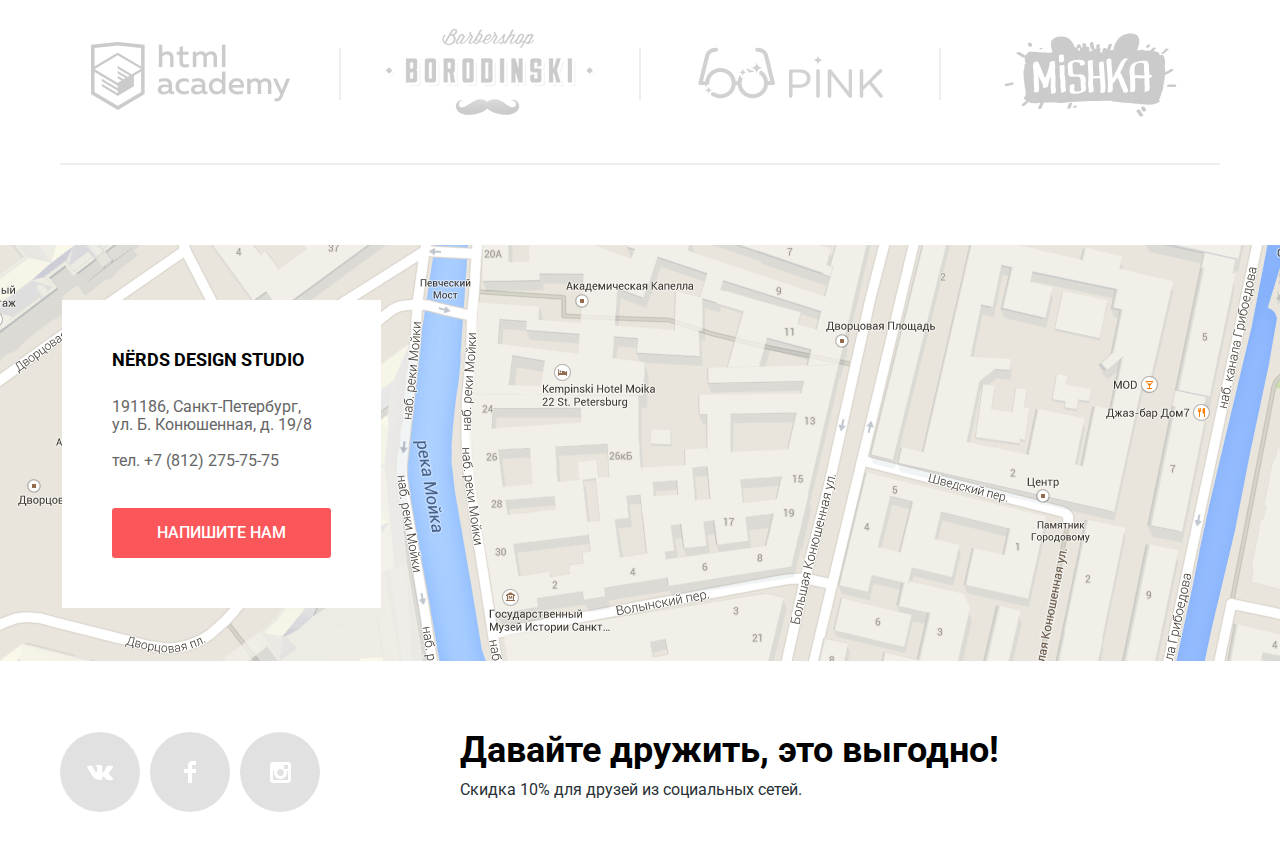
==== commit 01fa4319: "added js 2" ====
--- a/index.html
+++ b/index.html
@@ -5,8 +5,8 @@
     <meta name="format-detection" content="telephone=no"/>
     <title>HTML Academy: Нёрдс</title>
     <link href="https://fonts.googleapis.com/css?family=Roboto:400,500,700&amp;subset=cyrillic" rel="stylesheet">
-    <link href="css/normalize.css" rel="stylesheet">
-    <link href='css/style.css' rel='stylesheet'>
+    <link href="css/normalize.min.css" rel="stylesheet">
+    <link href='css/style.min.css' rel='stylesheet'>
   </head>
   <body>
 
@@ -139,8 +139,8 @@
   </main>
   <footer class="main-footer">
     <section class="footer-contacts">
-      <iframe src="https://www.google.com/maps/embed?pb=!1m14!1m8!1m3!1d3997.207512053241!2d30.323046999999995!3d59.938717000000004!3m2!1i1024!2i768!4f13.1!3m3!1m2!1s0x4696310fca145cc1%3A0x42b32648d8238007!2z0JHQvtC70YzRiNCw0Y8g0JrQvtC90Y7RiNC10L3QvdCw0Y8g0YPQuy4sIDE5LzgsINCh0LDQvdC60YIt0J_QtdGC0LXRgNCx0YPRgNCzLCDQoNC-0YHRltGPLCAxOTExODY!5e0!3m2!1suk!2sua!4v1537551413777" width="100%" height="416px" frameborder="0" style="border:0"></iframe>
       <h2 class="visually-hidden">Контакты</h2>
+      <iframe src="https://www.google.com/maps/embed?pb=!1m14!1m8!1m3!1d3997.207512053241!2d30.323046999999995!3d59.938717000000004!3m2!1i1024!2i768!4f13.1!3m3!1m2!1s0x4696310fca145cc1%3A0x42b32648d8238007!2z0JHQvtC70YzRiNCw0Y8g0JrQvtC90Y7RiNC10L3QvdCw0Y8g0YPQuy4sIDE5LzgsINCh0LDQvdC60YIt0J_QtdGC0LXRgNCx0YPRgNCzLCDQoNC-0YHRltGPLCAxOTExODY!5e0!3m2!1suk!2sua!4v1537551413777" style="border:0"></iframe>
       <div class="footer-contacts-info">
         <h2>Nёrds design studio</h2>
         <p>
@@ -206,6 +206,6 @@
     </form>
     <button class="modal-close" type="button">Закрыть</button>
   </section>
-  <script src="js/script.js"></script>
+  <script src="js/script.min.js"></script>
   </body>
 </html>
--- a/css/style.min.css
+++ b/css/style.min.css
@@ -0,0 +1 @@
+.button,body{font-size:16px}.button:active,.social-button:active{box-shadow:inset 0 3px 0 rgba(0,1,1,.1)}.basket-link:before,.slider-controls label:after{top:8px;content:""}.button,.filter legend,.filter-button,.footer-contacts-info h2,.main-navigation,.price-controls label,.service-item h3{text-transform:uppercase}.catalog-item img,.catalog-item-button,.catalog-item-offer,.clients-item,.clients-list,.footer-contacts-info,.modal-write-us,.studio-figures,.studio-work,.write-us-form input,.write-us-form textarea{box-sizing:border-box}html{-webkit-font-smoothing:antialiased}main{display:block}body{margin:0 auto;padding:0;font-family:Roboto,Arial,sans-serif;font-weight:400;line-height:24px;color:#283136}.site-navigation a:link,.site-navigation a:visited,.user-navigation a:link,.user-navigation a:visited,h1,h2,h3{color:#000}a{text-decoration:none}img{max-width:100%;height:auto}.visually-hidden:not(:focus):not(:active),input[type=checkbox].visually-hidden,input[type=radio].visually-hidden{position:absolute;width:1px;height:1px;margin:-1px;border:0;padding:0;white-space:nowrap;-webkit-clip-path:inset(100%);clip-path:inset(100%);clip:rect(0 0 0 0);overflow:hidden}.button{display:inline-block;line-height:18px;font-weight:500;text-align:center;vertical-align:middle;border:none}.container{width:1160px;margin:0 auto;padding:0 20px}.main-header{padding-top:50px;margin-bottom:80px;background-color:#eee}.main-navigation{display:-webkit-box;display:-ms-flexbox;display:flex;-ms-flex-wrap:wrap;flex-wrap:wrap;-webkit-box-pack:justify;-ms-flex-pack:justify;justify-content:space-between;line-height:30px;font-weight:500}.site-navigation ul,.user-navigation ul{display:-webkit-box;display:-ms-flexbox;display:flex;-ms-flex-wrap:wrap;flex-wrap:wrap;-webkit-box-pack:justify;-ms-flex-pack:justify;justify-content:space-between;list-style:none;margin:25px 0 0;padding:0}.services-list,.studio{-webkit-box-pack:justify}.site-navigation ul{margin-left:-45px}.site-navigation{width:439px}.user-navigation{position:relative;margin-left:auto;width:115px}.user-navigation .basket-link{position:relative;padding-left:40px}.basket-link:before{position:absolute;width:15px;height:15px;left:0;opacity:.3;-ms-filter:"progid:DXImageTransform.Microsoft.Alpha(Opacity=30)";background:url(../img/cart-icon.svg) no-repeat}.main-header-logo{margin-right:202px}.main-header-logo img{display:block}.main-header-logo:focus,.main-header-logo:hover{opacity:.8;-ms-filter:"progid:DXImageTransform.Microsoft.Alpha(Opacity=80)"}.main-header-logo:active,.site-navigation a:active,.user-navigation a:active{opacity:.3;-ms-filter:"progid:DXImageTransform.Microsoft.Alpha(Opacity=30)"}.site-navigation li{margin-left:45px}.site-navigation a:focus,.site-navigation a:hover,.user-navigation a:focus,.user-navigation a:hover{color:#fb565a}.site-navigation a:active,.user-navigation a:active{color:#000}.site-navigation-active{color:#000;border-bottom:2px solid #fb565a}.slider{position:relative}.slider-controls{position:absolute;left:50%;bottom:104px;width:160px;height:18px;text-align:center;font-size:0;-webkit-transform:translateX(-50%);transform:translateX(-50%)}.slider-controls label{position:relative;display:inline-block;width:18px;height:18px;padding:8px;border-radius:50%;cursor:pointer}.slider-controls label:after{position:absolute;left:8px;z-index:1;width:18px;height:18px;background:#fff;border-radius:50%}#product-1:checked~.slider-controls .slider-controls-item--1:before,#product-2:checked~.slider-controls .slider-controls-item--2:before,#product-3:checked~.slider-controls .slider-controls-item--3:before{content:"";position:absolute;left:50%;top:50%;z-index:2;width:4px;height:4px;margin:-4px;background-color:inherit;border:2px solid #c1c1c1;border-radius:50%}.service-item,.studio-work-item{position:relative}.clients-list,.studio{border-bottom:2px solid #eee}#product-1:checked~.slider-list .slider-slide-1,#product-2:checked~.slider-list .slider-slide-2,#product-3:checked~.slider-list .slider-slide-3{display:block}.slider-list{margin:0;padding:0;list-style:none}.slider-item{display:none;padding:74px 0 82px}.slider-slide-1{background:url(../img/slide1.png) 93% 16px no-repeat}.slider-slide-2{background:url(../img/slide2.png) 100% 0 no-repeat}.slider-slide-3{background:url(../img/slide3.png) 100% 18px no-repeat}.slider-item h3{max-width:600px;margin:0 0 27px;font-size:55px;line-height:55px;font-weight:500}.slider-item p{max-width:430px;margin:0 0 40px}.slider-button{display:block;padding:10px;width:220px;font-weight:500;font-size:16px;line-height:30px;color:#fff;background-color:#fb565a;border-radius:3px}.slider-button:focus,.slider-button:hover{background-color:#e74246}.slider-button:active{color:rgba(255,255,255,.3);background-color:#d7373b}.services{padding-right:60px;margin-bottom:78px;min-height:348px}.services-list{display:-webkit-box;display:-ms-flexbox;display:flex;-ms-flex-pack:justify;justify-content:space-between;min-height:350px;list-style:none;padding:0;margin:0}.service-item{width:300px;min-height:348px}.service-item h3{font-size:24px;line-height:20px;font-weight:700;margin-bottom:21px;margin-top:29px}.service-item p{margin:0 0 32px}.service-item img{display:block}.studio,ul.figures-list{display:-webkit-box;display:-ms-flexbox}.service-button{width:140px;padding:10px;line-height:30px;text-align:center;font-weight:500;color:#fff;border-radius:3px}.service-button:active{color:rgba(255,255,255,.3)}.service-site-button{background-color:#fb565a}.service-site-button:focus,.service-site-button:hover{background-color:#e74246}.service-site-button:active{background-color:#d7373b}.service-application-button{background-color:#00ca74}.service-application-button:focus,.service-application-button:hover{background-color:#00bc6c}.service-application-button:active{background-color:#00aa62}.service-presentation-button{background-color:#efc84a}.service-presentation-button:focus,.service-presentation-button:hover{background-color:#eab534}.service-presentation-button:active{background-color:#e5a722}.studio{display:flex;-ms-flex-pack:justify;justify-content:space-between;min-height:524px;border-top:2px solid #eee}.studio ul{list-style:none;margin:0;padding:0}.studio-work h2{font-size:45px;font-weight:500;line-height:45px;margin-bottom:35px}.studio-figures h3,.studio-work h3{font-size:16px;line-height:24px;font-weight:700;text-transform:uppercase;margin-top:40px;margin-bottom:22px}.studio-work-item:before{content:"";position:absolute;top:13px;left:-36px;width:25px;border-top:2px solid #fb565a}.studio .figures-number{font-size:45px;line-height:10px;font-weight:700}.figures-percent{position:relative}.figures-percent:after{content:"%";position:absolute;font-size:25px;top:18px;right:-18px}.studio .figures-text{font-size:16px;line-height:18px}.studio-work{width:655px;padding-top:33px}.studio-work li{margin-bottom:24px;margin-left:36px}.studio-figures{width:360px;padding-top:38px;text-align:center}.studio-figures img{margin-bottom:-10px}ul.figures-list{display:flex;margin-top:-10px;-webkit-box-pack:justify;-ms-flex-pack:justify;justify-content:space-between}.clients-list,.footer-social{display:-webkit-box;display:-ms-flexbox}.figures-item{width:120px;text-align:left}.figures-item .figures-text{margin-top:-6px}.clients{margin-bottom:80px}.clients-list{display:flex;-webkit-box-pack:justify;-ms-flex-pack:justify;justify-content:space-between;min-height:183px;margin:0;padding:0;list-style:none}.clients-item{position:relative;width:260px;text-align:center}.clients-item:not(:last-child):after{content:"";position:absolute;border-left:2px solid #eee;height:52px;top:66px;right:-21px}.clients-item a{display:block;opacity:.2;-ms-filter:"progid:DXImageTransform.Microsoft.Alpha(Opacity=20)"}.clients-item a:focus,.clients-item a:hover{opacity:1;-ms-filter:"progid:DXImageTransform.Microsoft.Alpha(Opacity=100)"}.clients-item a:active{opacity:.1;-ms-filter:"progid:DXImageTransform.Microsoft.Alpha(Opacity=10)"}.clients-academy{margin-top:60px}.clients-borodinski{margin-top:47px}.clients-pink{margin-top:65px}.clients-mishka{margin-top:51px}.footer-contacts{position:relative;min-height:416px;margin-bottom:71px;background:url(../img/map.png) 50% 50% no-repeat #eee}.footer-contacts iframe{display:block;width:100%;height:416px}.footer-contacts-info{position:absolute;top:55px;left:50%;width:319px;height:308px;background-color:#fff;padding-top:45px;padding-left:50px;margin-left:-578px}.footer-contacts-info h2{font-weight:700;font-size:18px;line-height:30px;margin:0 0 23px}.footer-contacts-info p{line-height:18px;color:#666;margin-bottom:18px}.footer-contacts-button{display:block;line-height:30px;width:199px;margin-top:38px;padding:10px;color:#fff;background-color:#fb565a;border-radius:3px}.footer-contacts-button:focus,.footer-contacts-button:hover{background-color:#e74246}.footer-contacts-button:active{color:rgba(255,255,255,.3);background-color:#d7373b}.footer-social{display:flex;min-height:82px}.footer-networks,.social-button{display:-webkit-box;display:-ms-flexbox}.footer-networks{display:flex;padding-top:0;-webkit-box-pack:justify;-ms-flex-pack:justify;justify-content:space-between;width:260px;min-height:82px;margin-right:140px}.footer-discount{width:560px;height:82px}.social-button{display:flex;-webkit-box-align:center;-ms-flex-align:center;align-items:center;-webkit-box-pack:center;-ms-flex-pack:center;justify-content:center;width:80px;height:80px;border-radius:40px;background-color:#e1e1e1}.social-button:focus,.social-button:hover{background-color:#e74246}.social-button:focus path,.social-button:hover path{fill:#fff}.social-button:active{background-color:#d7373b}.social-button:active path{fill:#e37376}.footer-friends{margin:0 0 -5px;font-size:36px;font-weight:700;line-height:36px;color:#000}.footer-discount{font-size:16px;line-height:22px}.modal{font-size:16px;line-height:18px}.modal h2{font-size:45px;line-height:45px}.write-us-form label{font-weight:700}.write-us-form input,.write-us-form textarea{font:inherit}.write-us-form input:focus,.write-us-form input:hover,.write-us-form input:invalid,.write-us-form textarea:focus,.write-us-form textarea:hover,.write-us-form textarea:invalid{border-color:#b4b9bb}.write-us-button{color:#fff;font-size:16px;line-height:18px;background-color:#fb565a}.write-us-button:focus,.write-us-button:hover{background-color:#e74246}.write-us-button:active{color:rgba(255,255,255,.3);background-color:#d7373b}.catalog-main-container{display:-webkit-box;display:-ms-flexbox;display:flex;-webkit-box-pack:justify;-ms-flex-pack:justify;justify-content:space-between;margin-bottom:0}.catalog-header{min-height:305px;margin-bottom:57px}.catalog-page-title{font-size:55px;font-weight:500;line-height:55px;text-align:center;margin-top:73px}.range-filter{width:260px;margin-top:52px}.range-controls{position:relative;height:41px;margin-bottom:15px;padding-top:39px;padding-right:20px;padding-left:20px;background-color:#f1f1f1;border-radius:5px}.range-controls .scale{height:2px;background:#d7dcde}.range-controls .bar{width:70%;height:2px;background:#00ca74}.range-controls .toggle{position:absolute;top:31px;left:0;width:4px;height:4px;padding:0;border:8px solid #fff;background-color:#ababab;box-shadow:0 2px 1px 0 #cfcfcf;border-radius:50%;cursor:pointer}.range-controls .toggle-min{left:18px}.range-controls .toggle-max{left:160px}.price-controls{font-size:0}.price-controls label{display:inline-block;width:50%;font-size:16px}.price-controls input{width:60px;padding:8px 10px;margin-left:10px;font-family:Roboto,Arial,sans-serif;font-size:16px;text-align:center;color:#283136;border:none;border-radius:5px;background:#f1f1f1}.max-price{text-align:right}.filters{width:260px;min-height:272px}.filter fieldset{padding:0;border:none}.filter-price{margin-bottom:59px}.filter legend{font-size:18px;line-height:24px;font-weight:700;color:#000;margin-bottom:0}.filter-features legend,.filter-grid legend{margin-bottom:18px}.filter-grid{margin-bottom:29px}.filter-features{margin-bottom:31px}.filter ul{list-style:none;margin:0;padding:0;line-height:20px;color:#283136}.filter-option{margin-bottom:20px;padding-left:35px}.filter-input+label{position:relative;display:block;cursor:pointer;-webkit-user-select:none;-moz-user-select:none;-ms-user-select:none;user-select:none}.filter-input:focus+label,.filter-input:hover+label{color:#000}.filter-input:disabled+label{color:#000;opacity:.3;-ms-filter:"progid:DXImageTransform.Microsoft.Alpha(Opacity=30)"}.filter-input-checkbox+label:before,.filter-input-checkbox:checked+label:before,.filter-input-radio+label:before,.filter-input-radio:checked+label:before{position:absolute;width:25px;height:25px;top:-2px;left:-36px;opacity:.4;-ms-filter:"progid:DXImageTransform.Microsoft.Alpha(Opacity=40)";content:""}.filter-input-radio+label:before{background:url(../img/radio-off.svg) no-repeat}.filter-input-radio:checked+label:before{background:url(../img/radio-on.svg) no-repeat}.filter-input-checkbox+label:before{background:url(../img/checkbox-off.svg) no-repeat}.filter-input-checkbox:checked+label:before{background:url(../img/checkbox-on.svg) no-repeat}.sorting,.sorting-catalog-container{display:-webkit-box;display:-ms-flexbox;width:760px}.filter-button{font-size:16px;line-height:18px;font-weight:500;padding:15px 88px;color:#000;background-color:#eee;border-radius:3px}.filter-button:focus,.filter-button:hover{background-color:#dfdfdf}.filter-button:active{background-color:#d5d5d5;color:rgba(0,0,0,.3);box-shadow:inset 0 3px 0 rgba(0,1,1,.1)}.sorting-catalog-container{display:flex;-webkit-box-orient:vertical;-webkit-box-direction:normal;-ms-flex-direction:column;flex-direction:column}.sorting{display:flex;-webkit-box-align:baseline;-ms-flex-align:baseline;align-items:baseline;height:42px}.sorting-order,.sorting-types{display:-webkit-box;display:-ms-flexbox;list-style:none;margin:0;padding:0;font-size:14px;line-height:18px;text-transform:uppercase;color:#000}.catalog-item-offer h3,.sorting h2{font-size:18px;font-weight:700;text-transform:uppercase}.sorting-types{display:flex;-webkit-box-pack:justify;-ms-flex-pack:justify;justify-content:space-between;width:270px;margin-right:auto}.sorting-order{display:flex;-webkit-box-pack:justify;-ms-flex-pack:justify;justify-content:space-between;width:41px}.sorting-order-item a,.sorting-types-item a{color:#000;opacity:.3;-ms-filter:"progid:DXImageTransform.Microsoft.Alpha(Opacity=30)"}.sorting-order-item a:focus,.sorting-order-item a:hover,.sorting-types-item a:focus,.sorting-types-item a:hover{opacity:.6;-ms-filter:"progid:DXImageTransform.Microsoft.Alpha(Opacity=60)"}.sorting-order-item a:active,.sorting-order-item-current a,.sorting-types-item a:active,.sorting-types-item-current a{color:#000;opacity:1;-ms-filter:"progid:DXImageTransform.Microsoft.Alpha(Opacity=100)"}.sorting h2{line-height:18px;margin:0 265px 0 0}.catalog{width:760px;min-height:2044px;margin-bottom:49px}.catalog-list{display:-webkit-box;display:-ms-flexbox;display:flex;-webkit-box-pack:start;-ms-flex-pack:start;justify-content:flex-start;-ms-flex-wrap:wrap;flex-wrap:wrap;list-style:none;margin:0 0 60px;padding:0}.catalog-item:hover .catalog-item-offer,.catalog-item>a{display:block}.catalog-item{box-sizing:border-box;position:relative;margin-top:35px;padding-top:39px;width:360px}.catalog-item:hover{box-shadow:0 6px 15px 0 rgba(0,1,1,.25)}.catalog-item:before{content:"";position:absolute;width:360px;height:40px;top:0;opacity:.12;-ms-filter:"progid:DXImageTransform.Microsoft.Alpha(Opacity=12)";background-image:url(../img/browser.svg)}.catalog-item:hover:before{opacity:1;-ms-filter:"progid:DXImageTransform.Microsoft.Alpha(Opacity=100)"}.catalog-item:nth-child(odd){margin-right:40px}.catalog-item img{display:block;width:100%;outline:rgba(0,1,1,.1) solid 1px;outline-offset:-1px}.catalog-item-offer{display:none;position:absolute;bottom:0;width:100%;min-height:230px;text-align:center;padding:0 60px;line-height:18px;overflow:auto;background-color:#eee}.catalog-item-offer h3{line-height:30px;margin:25px 0 15px;text-align:center}.catalog-item-button,.pagination-item a{font-size:16px;line-height:18px;border-radius:3px}.catalog-item-button{color:#fff;background-color:#fb565a;display:block;width:200px;padding:16px 10px;margin:31px auto 43px}.catalog-item-button:hover{background-color:#e74246}.catalog-item-button:active{background-color:#d7373b}.pagination-list{display:-webkit-box;display:-ms-flexbox;display:flex;-ms-flex-wrap:wrap;flex-wrap:wrap;list-style:none;margin:0;padding:0;width:100%}.pagination-item{margin-right:11px;margin-bottom:11px}.pagination-item:last-child{margin-right:0}.pagination-item a{display:block;padding:16px 20px;font-weight:500;text-transform:uppercase;color:#000;background-color:#eee}.pagination-item-current a{color:#000;background-color:#fff;box-shadow:inset 0 0 0 3px #dbdbdb}.pagination-item-next a{padding:16px 80px}.pagination-item a:hover,.pagination-item-current a:focus{color:#000;background-color:#dfdfdf}.pagination-item a:active{color:rgba(0,0,0,.3);background-color:#d5d5d5;box-shadow:inset 0 3px 0 rgba(0,1,1,.1)}.modal{display:none;position:fixed}.modal-write-us{bottom:180px;left:50%;width:960px;padding:65px 98px 84px;margin-left:-480px;background-color:#fff;box-shadow:0 20px 40px rgba(0,1,1,.75)}.modal-close{position:absolute;top:78px;right:90px;width:21px;height:21px;background-color:transparent;font-size:0;border:0;cursor:pointer}.modal-close:after,.modal-close:before{content:"";position:absolute;top:9px;left:-4px;width:28px;height:4px;background-color:#fecccd}.modal-close:hover:after,.modal-close:hover:before{background-color:#fc9092}.modal-close:active:after,.modal-close:active:before{background-color:#fee}.modal-close:before{-webkit-transform:rotate(45deg);transform:rotate(45deg)}.modal-close:after{-webkit-transform:rotate(-45deg);transform:rotate(-45deg)}.modal-write-us h2{margin:0 0 25px;font-size:45px;line-height:45px;font-weight:500}.write-us-form{display:-webkit-box;display:-ms-flexbox;display:flex;-ms-flex-wrap:wrap;flex-wrap:wrap}.write-us-form input,.write-us-form textarea{width:100%;padding:15px;border-radius:3px;border:2px solid #d7dcde;color:rgba(68,68,68,.5)}.write-us-form input:hover,.write-us-form textarea:hover{border-color:#b4b9bb;color:rgba(68,68,68,.5)}.write-us-form input:focus,.write-us-form textarea:focus{border-color:#000;color:rgba(68,68,68,1)}.write-us-email,.write-us-name{width:360px}.write-us-name{margin-right:40px}.write-us-text{margin-bottom:40px;width:760px}.write-us-form label{display:block;padding-bottom:10px}.write-us-button{padding:15px 85px;border-radius:3px}.write-us-form .modal-validation-error{border:2px solid #e74246;color:#e74246}@keyframes bounce{0%{transform:translateY(-2000px)}70%{transform:translateY(30px)}90%{transform:translateY(-10px)}100%{transform:translateY(0)}}@keyframes shake{0%,100%{transform:translateX(0)}10%,30%,50%,70%,90%{transform:translateX(-10px)}20%,40%,60%,80%{transform:translateX(10px)}}.modal-error{animation:shake .6s}.modal-show{display:block;animation:bounce .6s}
